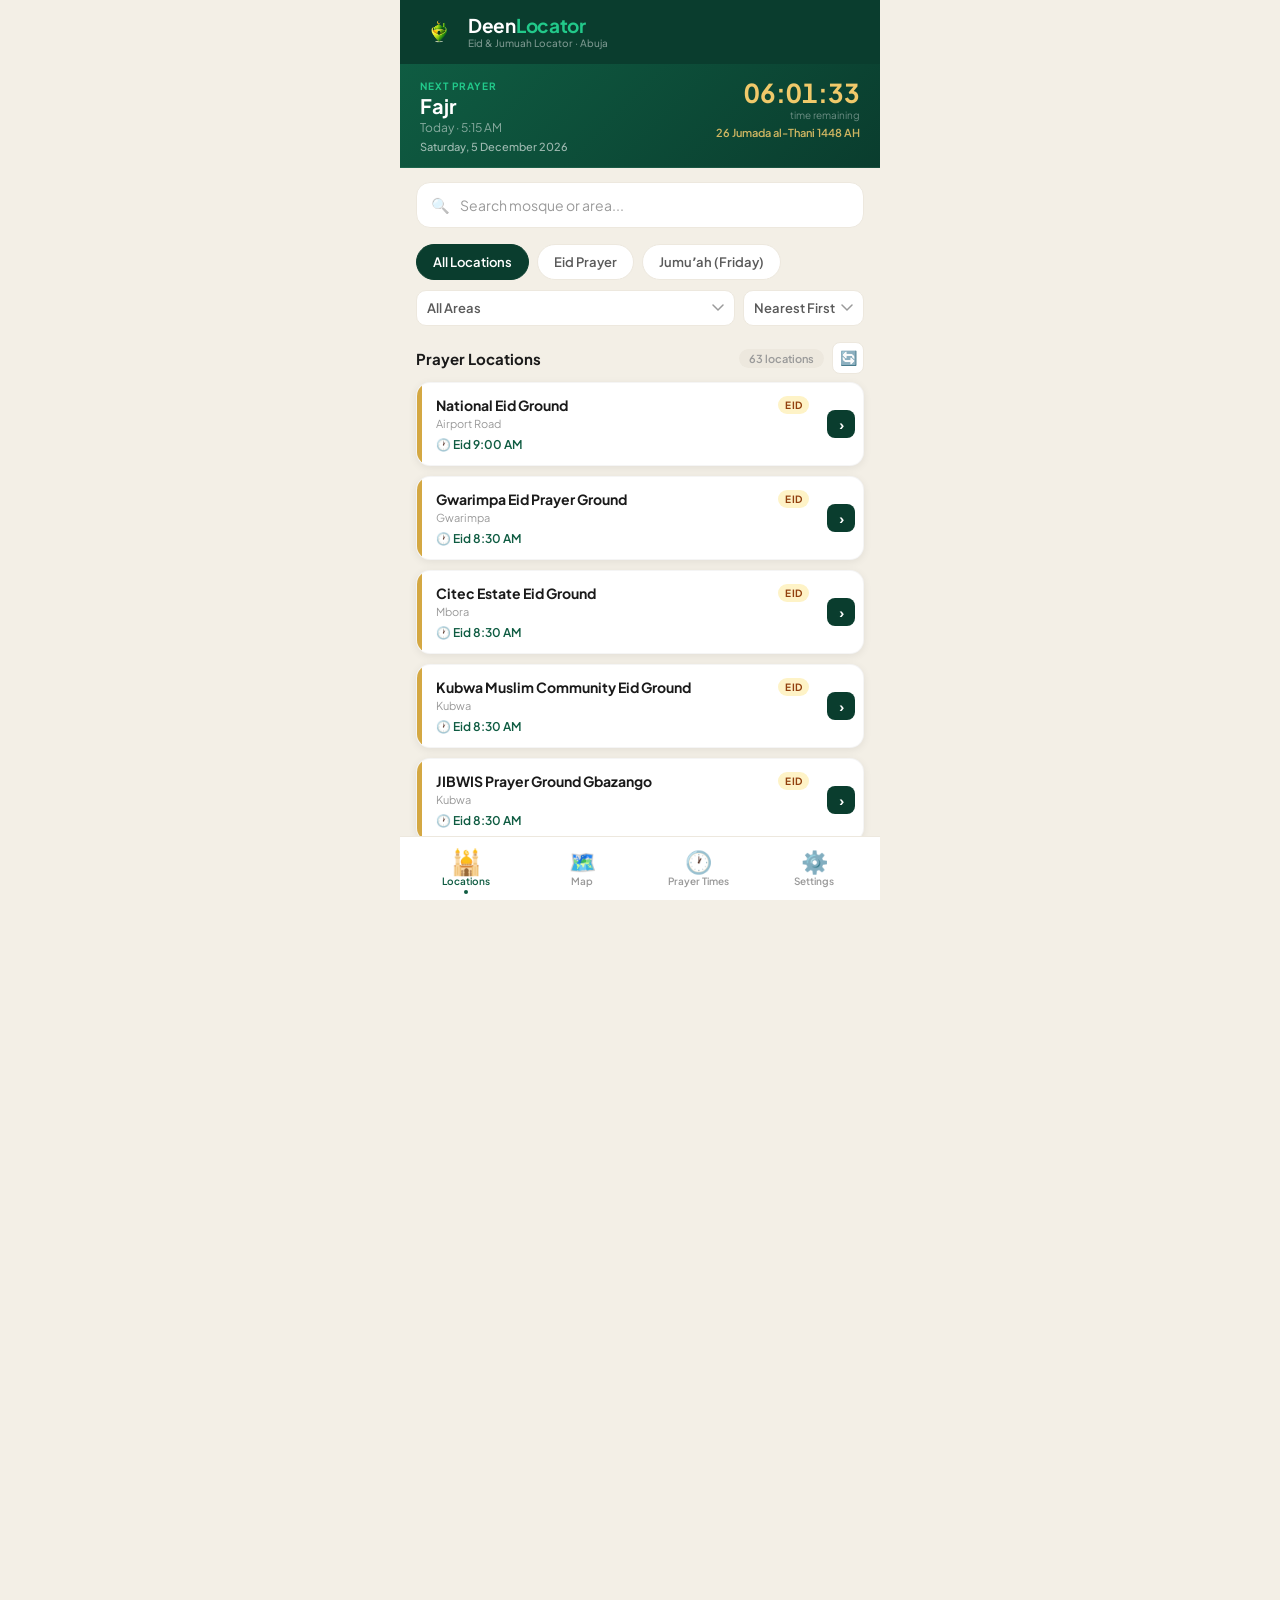
==== index.html @ 3f0a1ce0 "Add files via upload" ====
<!DOCTYPE html>
<html lang="en">
<head>
  <meta charset="UTF-8"/>
  <meta http-equiv="Cache-Control" content="no-cache, no-store, must-revalidate"/>
  <meta http-equiv="Pragma" content="no-cache"/>
  <meta http-equiv="Expires" content="0"/>
  <meta name="viewport" content="width=device-width, initial-scale=1.0, maximum-scale=1.0"/>
  <meta name="theme-color" content="#0a3d2e"/>
  <meta name="description" content="DeenLocator — Find Eid & Friday prayer locations across Abuja. Powered by 2now Technology."/>
  <meta name="apple-mobile-web-app-capable" content="yes"/>
  <meta name="apple-mobile-web-app-status-bar-style" content="black-translucent"/>
  <meta name="mobile-web-app-capable" content="yes"/>
  <meta name="application-name" content="DeenLocator"/>
  <link rel="apple-touch-startup-image" href="/deenlocator/icon-512.png"/>
  <meta name="apple-mobile-web-app-title" content="DeenLocator"/>
  <link rel="manifest" href="/deenlocator/manifest.json"/>
  <link rel="apple-touch-icon" href="/deenlocator/icon-192.png"/>
  <title>DeenLocator — Abuja Prayer Locator</title>
  <link rel="preconnect" href="https://fonts.googleapis.com"/>
  <link href="https://fonts.googleapis.com/css2?family=Plus+Jakarta+Sans:wght@400;500;600;700&display=swap" rel="stylesheet"/>
  <link rel="stylesheet" href="https://cdnjs.cloudflare.com/ajax/libs/leaflet/1.9.4/leaflet.min.css"/>
  <script src="https://cdnjs.cloudflare.com/ajax/libs/leaflet/1.9.4/leaflet.min.js"></script>
  <script src="locations.js"></script>
  <script src="config.js"></script>

  <!-- Google Analytics GA4 — replace G-XXXXXXXXXX with your real Measurement ID -->
  <!-- Get yours free at analytics.google.com — takes 5 minutes to set up -->
  <script async src="https://www.googletagmanager.com/gtag/js?id=G-XXXXXXXXXX"></script>
  <script>
    window.dataLayer = window.dataLayer || [];
    function gtag(){dataLayer.push(arguments);}
    gtag('js', new Date());
    /* Privacy-first config — no ad personalisation, anonymised IPs */
    gtag('config', 'G-XXXXXXXXXX', {
      anonymize_ip: true,
      allow_google_signals: false,
      allow_ad_personalization_signals: false
    });
    /* Custom event tracker — call this from anywhere in the app */
    function trackEvent(action, category, label){
      gtag('event', action, {
        event_category: category,
        event_label: label
      });
    }
  </script>

  <!-- LOCATIONS and CONFIG loaded from external files above -->
  <style>
    *,*::before,*::after{box-sizing:border-box;margin:0;padding:0}
    :root{
      --gd:#0a3d2e;--gm:#0f5c42;--gl:#1a7a58;--gg:#22c98a;
      --gold:#d4a843;--gold-l:#f0c96a;--cream:#f9f5ee;--cd:#ede8de;
      --tp:#1a1a1a;--ts:#5a5a5a;--tm:#9a9a9a;
      --white:#fff;--bg:#f3efe6;--rm:14px;--rs:8px;
      --sh:0 2px 8px rgba(0,0,0,.07);--nh:64px;--hh:64px;
    }
    html,body{height:100%;font-family:"Plus Jakarta Sans",sans-serif;background:var(--bg);color:var(--tp);-webkit-font-smoothing:antialiased;overflow-x:hidden}
    .app{max-width:480px;margin:0 auto;min-height:100vh;display:flex;flex-direction:column;background:var(--bg)}

    /* HEADER */
    .header{position:sticky;top:0;z-index:200;background:var(--gd);height:var(--hh);display:flex;align-items:center;justify-content:space-between;padding:0 20px}
    .header-brand{display:flex;align-items:center;gap:10px}
    .header-logo{width:38px;height:38px;background:var(--gl);border-radius:10px;display:flex;align-items:center;justify-content:center;font-size:20px;flex-shrink:0}
    .app-name{font-size:19px;font-weight:700;color:var(--white);letter-spacing:-.3px;line-height:1}
    .app-name span{color:var(--gg)}
    .app-sub{font-size:10px;color:rgba(255,255,255,.45);font-weight:500;margin-top:2px}

    /* SCREENS */
    .screen{display:none;flex-direction:column;flex:1;overflow-y:auto;padding-bottom:var(--nh)}
    .screen.active{display:flex}

    /* SCREEN 1: LOCATIONS */
    .prayer-banner{background:linear-gradient(135deg,var(--gm),var(--gd));padding:16px 20px 14px;display:flex;align-items:flex-start;justify-content:space-between;border-bottom:1px solid rgba(255,255,255,.06);flex-shrink:0}
    .prayer-label{font-size:10px;color:var(--gg);font-weight:700;letter-spacing:1px;text-transform:uppercase;margin-bottom:3px}
    .prayer-name{font-size:20px;font-weight:700;color:var(--white);line-height:1.1}
    .prayer-time-text{font-size:12px;color:rgba(255,255,255,.5);margin-top:3px}
    .prayer-greg{font-size:11px;color:rgba(255,255,255,.6);font-weight:500;margin-top:5px}
    .prayer-countdown{font-size:26px;font-weight:700;color:var(--gold-l);font-variant-numeric:tabular-nums;text-align:right;line-height:1}
    .prayer-countdown-label{font-size:10px;color:rgba(255,255,255,.4);margin-top:3px;text-align:right}
    .prayer-hijri{font-size:11px;color:var(--gold-l);font-weight:600;margin-top:5px;text-align:right;opacity:.85}

    /* Hijri date bar */
    

    .search-wrap{padding:14px 16px 4px;flex-shrink:0}
    .search-bar{display:flex;align-items:center;background:var(--white);border-radius:var(--rm);border:1.5px solid var(--cd);padding:0 14px;height:46px;gap:10px;transition:border-color .2s}
    .search-bar:focus-within{border-color:var(--gl)}
    .search-icon{font-size:15px;opacity:.4;flex-shrink:0}
    .search-input{flex:1;border:none;outline:none;font-family:inherit;font-size:14px;color:var(--tp);background:transparent}
    .search-input::placeholder{color:var(--tm)}
    .search-clear{background:none;border:none;cursor:pointer;font-size:15px;color:var(--tm);padding:4px;display:none;-webkit-tap-highlight-color:transparent}

    .filter-tabs{display:flex;gap:8px;padding:12px 16px 0;overflow-x:auto;scrollbar-width:none;flex-shrink:0}
    .filter-tabs::-webkit-scrollbar{display:none}
    .tab{flex-shrink:0;height:36px;padding:0 16px;border-radius:20px;border:1.5px solid var(--cd);background:var(--white);font-family:inherit;font-size:13px;font-weight:600;color:var(--ts);cursor:pointer;transition:all .18s;-webkit-tap-highlight-color:transparent;white-space:nowrap}
    .tab.active{background:var(--gd);border-color:var(--gd);color:var(--white)}
    .tab:active{opacity:.7}

    .filter-bar{display:flex;gap:8px;padding:10px 16px 0;align-items:center;flex-shrink:0}
    .filter-select,.sort-select{height:36px;padding:0 28px 0 10px;border-radius:10px;border:1.5px solid var(--cd);background:var(--white);font-family:inherit;font-size:13px;font-weight:600;color:var(--ts);cursor:pointer;outline:none;appearance:none;background-image:url("data:image/svg+xml,%3Csvg xmlns='http://www.w3.org/2000/svg' width='12' height='8' viewBox='0 0 12 8'%3E%3Cpath d='M1 1l5 5 5-5' stroke='%239a9a9a' stroke-width='1.5' fill='none' stroke-linecap='round'/%3E%3C/svg%3E");background-repeat:no-repeat;background-position:right 10px center}
    .filter-select{flex:1}
    .filter-select:focus,.sort-select:focus{border-color:var(--gl)}

    .nearest-badge{display:flex;align-items:center;gap:10px;margin:12px 16px 0;background:var(--gd);border-radius:var(--rm);padding:12px 14px;flex-shrink:0}
    .nearest-icon{font-size:20px;flex-shrink:0}
    .nearest-label{font-size:10px;font-weight:700;color:var(--gg);letter-spacing:.5px;text-transform:uppercase;margin-bottom:2px}
    .nearest-name{font-size:13px;font-weight:600;color:var(--white);line-height:1.3}
    .nearest-dist{font-size:11px;color:rgba(255,255,255,.5)}
    .nearest-btn{margin-left:auto;background:var(--gg);color:var(--gd);border:none;border-radius:8px;font-family:inherit;font-size:12px;font-weight:700;padding:8px 14px;cursor:pointer;flex-shrink:0;-webkit-tap-highlight-color:transparent}

    .section-header{display:flex;align-items:center;justify-content:space-between;padding:16px 16px 8px;flex-shrink:0}
    .section-title{font-size:15px;font-weight:700;color:var(--tp)}
    .section-count{font-size:11px;color:var(--tm);background:var(--cd);padding:3px 10px;border-radius:20px;font-weight:600}

    .cards-list{padding:0 16px 16px;display:flex;flex-direction:column;gap:10px}
    .card{background:var(--white);border-radius:var(--rm);box-shadow:var(--sh);overflow:hidden;border:1px solid rgba(0,0,0,.04);cursor:pointer;-webkit-tap-highlight-color:transparent;transition:box-shadow .2s}
    .card:active{box-shadow:none}
    .card-collapsed{display:flex;align-items:stretch;min-height:82px}
    .card-accent{width:5px;flex-shrink:0}
    .accent-green{background:var(--gl)}.accent-gold{background:var(--gold)}.accent-both{background:linear-gradient(180deg,var(--gl) 50%,var(--gold) 50%)}
    .card-body{flex:1;padding:12px 10px 12px 14px;display:flex;flex-direction:column;justify-content:center;gap:3px;min-width:0}
    .card-top{display:flex;align-items:flex-start;justify-content:space-between;gap:6px}
    .card-name{font-size:14px;font-weight:700;color:var(--tp);line-height:1.3;flex:1}
    .card-badge{font-size:10px;font-weight:700;padding:3px 7px;border-radius:20px;flex-shrink:0;text-transform:uppercase;letter-spacing:.2px;white-space:nowrap}
    .badge-eid{background:#fef3c7;color:#92400e}.badge-jumuah{background:#d1fae5;color:#065f46}.badge-both{background:#ede9fe;color:#4c1d95}
    .card-area{font-size:11px;color:var(--tm)}
    .card-meta{display:flex;align-items:center;gap:12px;margin-top:4px;flex-wrap:wrap}
    .card-time{font-size:12px;font-weight:600;color:var(--gm)}
    .card-distance{font-size:11px;color:var(--tm);font-weight:600;background:var(--cd);padding:1px 7px;border-radius:10px}
    .card-chevron{width:44px;display:flex;align-items:center;justify-content:center;flex-shrink:0}
    .card-chevron-inner{width:28px;height:28px;border-radius:8px;background:var(--gd);color:var(--white);font-size:14px;font-weight:700;display:flex;align-items:center;justify-content:center;transition:transform .25s;flex-shrink:0}
    .card.open .card-chevron-inner{transform:rotate(90deg)}

    .card-expanded{display:none;border-top:1px solid var(--cd);padding:14px 16px 16px;flex-direction:column;gap:12px}
    .card.open .card-expanded{display:flex}
    .exp-row{display:flex;flex-direction:column;gap:3px}
    .exp-label{font-size:10px;font-weight:700;color:var(--tm);text-transform:uppercase;letter-spacing:.6px}
    .exp-value{font-size:13px;font-weight:600;color:var(--tp)}
    .exp-value.muted{color:var(--tm);font-weight:400;font-style:italic}
    .exp-address{font-size:12px;color:var(--ts);line-height:1.5}
    .exp-divider{height:1px;background:var(--cd);margin:0 -16px}
    .exp-contact-row{display:flex;gap:8px;flex-wrap:wrap}
    .exp-btn{flex:1;min-width:100px;height:38px;border-radius:10px;border:none;font-family:inherit;font-size:12px;font-weight:700;cursor:pointer;display:flex;align-items:center;justify-content:center;gap:6px;-webkit-tap-highlight-color:transparent;text-decoration:none}
    .btn-call{background:#d1fae5;color:#065f46}.btn-whatsapp{background:#dcfce7;color:#14532d}.btn-disabled{background:var(--cd);color:var(--tm);cursor:default;font-weight:500}
    .exp-stream{display:flex;align-items:center;gap:10px;background:var(--cd);border-radius:10px;padding:10px 14px}
    .exp-stream-icon{font-size:20px;flex-shrink:0}
    .exp-stream-text{font-size:12px;color:var(--tm)}
    .exp-stream-text strong{display:block;font-size:13px;color:var(--ts);margin-bottom:1px}
    .exp-stream-badge{margin-left:auto;background:var(--white);border-radius:6px;font-size:10px;font-weight:700;color:var(--tm);padding:3px 8px;flex-shrink:0}
    .btn-navigate{width:100%;height:44px;background:var(--gd);color:var(--white);border:none;border-radius:12px;font-family:inherit;font-size:14px;font-weight:700;cursor:pointer;display:flex;align-items:center;justify-content:center;gap:8px;-webkit-tap-highlight-color:transparent}
    .btn-navigate:active{opacity:.85}
    .exp-bottom-row{display:flex;gap:8px}
    .btn-notify,.btn-share{flex:1;height:38px;border-radius:10px;border:1.5px solid var(--cd);background:var(--white);font-family:inherit;font-size:12px;font-weight:700;color:var(--ts);cursor:pointer;display:flex;align-items:center;justify-content:center;gap:6px;-webkit-tap-highlight-color:transparent}
    .btn-share{background:var(--gd);color:var(--white);border-color:var(--gd)}

    .empty-state{text-align:center;padding:48px 20px;display:none;flex-direction:column;align-items:center;gap:8px}
    .empty-state.show{display:flex}

    /* SCREEN 2: MAP */
    .map-filter-bar{display:flex;gap:8px;padding:10px 16px;background:var(--white);border-bottom:1px solid var(--cd);overflow-x:auto;scrollbar-width:none;flex-shrink:0}
    .map-filter-bar::-webkit-scrollbar{display:none}
    .map-tab{flex-shrink:0;height:34px;padding:0 14px;border-radius:20px;border:1.5px solid var(--cd);background:var(--white);font-family:inherit;font-size:12px;font-weight:600;color:var(--ts);cursor:pointer;-webkit-tap-highlight-color:transparent;white-space:nowrap;transition:all .18s}
    .map-tab.active{background:var(--gd);border-color:var(--gd);color:var(--white)}
    .map-nearest{background:var(--gd);padding:9px 16px;display:flex;align-items:center;gap:10px;flex-shrink:0}
    .map-nearest-label{font-size:10px;font-weight:700;color:var(--gg);text-transform:uppercase;letter-spacing:.6px;flex-shrink:0}
    .map-nearest-name{font-size:12px;font-weight:600;color:var(--white);flex:1;min-width:0;white-space:nowrap;overflow:hidden;text-overflow:ellipsis}
    .map-nearest-dist{font-size:11px;color:rgba(255,255,255,.55);flex-shrink:0;margin-right:4px}
    .map-nearest-btn{background:var(--gg);color:var(--gd);border:none;border-radius:7px;font-family:inherit;font-size:11px;font-weight:700;padding:5px 12px;cursor:pointer;flex-shrink:0}
    #map{height:320px;z-index:1;flex-shrink:0}
    .map-list-title{font-size:13px;font-weight:700;color:var(--tp);padding:14px 16px 8px;flex-shrink:0}
    .map-list{padding:0 16px 12px;display:flex;flex-direction:column;gap:8px;flex-shrink:0}
    .map-list-row{display:flex;align-items:center;gap:12px;background:var(--white);border-radius:10px;padding:11px 14px;cursor:pointer;border:1px solid var(--cd);-webkit-tap-highlight-color:transparent}
    .map-list-row:active{background:var(--cd)}
    .map-dot{width:11px;height:11px;border-radius:50%;flex-shrink:0}
    .dot-green{background:var(--gl)}.dot-gold{background:var(--gold)}.dot-both{background:#7c3aed}
    .map-list-info{flex:1;min-width:0}
    .map-list-name{font-size:13px;font-weight:700;color:var(--tp);white-space:nowrap;overflow:hidden;text-overflow:ellipsis}
    .map-list-meta{font-size:11px;color:var(--tm);margin-top:1px}
    .map-list-dist{font-size:11px;font-weight:700;color:var(--gm);flex-shrink:0;background:var(--cd);padding:2px 8px;border-radius:10px}
    .map-list-nav{font-size:11px;font-weight:700;color:var(--gm);background:none;border:none;cursor:pointer;flex-shrink:0;padding:4px 0}
    .leaflet-popup-content-wrapper{border-radius:12px!important;box-shadow:0 4px 20px rgba(0,0,0,.15)!important;padding:0!important}
    .leaflet-popup-content{margin:0!important}
    .leaflet-popup-tip-container{display:none}

    /* SCREEN 3: PRAYER TIMES */
    .pt-hero{background:linear-gradient(160deg,var(--gd),var(--gm));padding:24px 24px 28px;text-align:center;flex-shrink:0}
    .pt-city{font-size:11px;color:var(--gg);font-weight:700;letter-spacing:1.2px;text-transform:uppercase;margin-bottom:4px}
    .pt-date{font-size:13px;color:rgba(255,255,255,.65);margin-bottom:4px;font-weight:500}
    .pt-hijri{font-size:11px;color:rgba(255,255,255,.45);margin-bottom:14px}
    .pt-next-label{font-size:11px;color:rgba(255,255,255,.5);text-transform:uppercase;letter-spacing:.8px;margin-bottom:3px}
    .pt-next-name{font-size:32px;font-weight:700;color:var(--white);line-height:1;margin-bottom:3px}
    .pt-next-time{font-size:17px;color:var(--gg);font-weight:600;margin-bottom:14px}
    .pt-big-countdown{font-size:42px;font-weight:700;color:var(--gold-l);font-variant-numeric:tabular-nums;line-height:1}
    .pt-big-label{font-size:11px;color:rgba(255,255,255,.4);margin-top:6px}
    .pt-mode-bar{display:flex;align-items:center;justify-content:space-between;padding:10px 16px;background:var(--cd);flex-shrink:0;gap:10px}
    .pt-mode-btns{display:flex;gap:6px;background:var(--white);border-radius:10px;padding:3px}
    .pt-mode-btn{height:30px;padding:0 14px;border-radius:8px;border:none;font-family:inherit;font-size:12px;font-weight:600;color:var(--ts);background:transparent;cursor:pointer;transition:all .18s;-webkit-tap-highlight-color:transparent}
    .pt-mode-btn.active{background:var(--gd);color:var(--white)}
    .pt-mode-status{font-size:11px;color:var(--ts);flex:1;text-align:right}
    .pt-edit-bar{display:flex;align-items:center;gap:10px;padding:11px 16px;background:var(--white);border-bottom:1px solid var(--cd);flex-shrink:0}
    .pt-edit-bar-text{flex:1;font-size:12px;color:var(--ts);line-height:1.4}
    .pt-edit-bar-text b{color:var(--tp)}
    .pt-edit-btn{flex-shrink:0;height:30px;padding:0 14px;background:var(--gd);color:var(--white);border:none;border-radius:8px;font-family:inherit;font-size:11px;font-weight:700;cursor:pointer}
    .pt-edit-btn.saving{background:var(--gg);color:var(--gd)}
    .pt-cards{padding:16px 16px 0;display:flex;flex-direction:column;gap:10px}
    .pt-card{background:var(--white);border-radius:var(--rm);padding:14px 16px;display:flex;align-items:center;justify-content:space-between;border:1px solid var(--cd);box-shadow:var(--sh)}
    .pt-card.current{background:var(--gd);border-color:var(--gd)}
    .pt-card.passed{opacity:.4}
    .pt-card-left{display:flex;align-items:center;gap:14px}
    .pt-card-icon{font-size:20px}
    .pt-card-name{font-size:14px;font-weight:700;color:var(--tp)}
    .pt-card.current .pt-card-name{color:var(--white)}
    .pt-card-arabic{font-size:11px;color:var(--tm);margin-top:2px}
    .pt-card.current .pt-card-arabic{color:rgba(255,255,255,.55)}
    .pt-card-right{display:flex;flex-direction:column;align-items:flex-end;gap:4px}
    .pt-card-time{font-size:17px;font-weight:700;color:var(--gm);font-variant-numeric:tabular-nums}
    .pt-card.current .pt-card-time{color:var(--gold-l)}
    .pt-now-badge{font-size:10px;font-weight:700;padding:2px 8px;border-radius:20px;background:var(--gg);color:var(--gd)}
    .pt-time-input{font-size:16px;font-weight:700;color:var(--gm);font-variant-numeric:tabular-nums;border:none;border-bottom:2px solid var(--gg);background:transparent;outline:none;font-family:inherit;width:88px;text-align:right;padding:2px 0}
    .pt-card.current .pt-time-input{color:var(--gold-l);border-bottom-color:rgba(255,255,255,.5)}
    .pt-jumuah{margin:14px 16px 0;background:var(--gd);border-radius:var(--rm);padding:14px 16px;display:flex;align-items:center;gap:14px;flex-shrink:0}
    .pt-jumuah-icon{font-size:24px;flex-shrink:0}
    .pt-jumuah-label{font-size:10px;font-weight:700;color:var(--gg);text-transform:uppercase;letter-spacing:.8px;margin-bottom:2px}
    .pt-jumuah-text{font-size:13px;font-weight:700;color:var(--white)}
    .pt-jumuah-sub{font-size:11px;color:rgba(255,255,255,.55);margin-top:2px}
    .pt-note{margin:12px 16px 0;background:var(--cd);border-radius:10px;padding:11px 14px;font-size:12px;color:var(--ts);line-height:1.6}
    .pt-note strong{display:block;font-size:13px;color:var(--tp);margin-bottom:3px}
    .pt-reset{text-align:center;padding:12px 16px 0}
    .pt-reset-btn{background:none;border:none;font-family:inherit;font-size:12px;color:var(--tm);cursor:pointer;text-decoration:underline;padding:4px}

    /* SCREEN 4: SETTINGS */
    .settings-hero{background:linear-gradient(135deg,var(--gd),var(--gm));padding:28px 24px;text-align:center;flex-shrink:0}
    .settings-logo-wrap{width:100px;margin:0 auto 14px;background:rgba(255,255,255,.1);border-radius:16px;padding:10px;display:flex;align-items:center;justify-content:center}
    .settings-logo-wrap img{width:100%;height:auto;display:block}
    .settings-app-name{font-size:22px;font-weight:700;color:var(--white);margin-bottom:3px}
    .settings-app-name span{color:var(--gg)}
    .settings-version{font-size:11px;color:rgba(255,255,255,.4);margin-bottom:6px}
    .settings-tagline{font-size:13px;color:rgba(255,255,255,.6)}
    .settings-section{padding:20px 16px 0;flex-shrink:0}
    .settings-section-title{font-size:11px;font-weight:700;color:var(--tm);text-transform:uppercase;letter-spacing:.8px;margin-bottom:10px;padding:0 4px}
    .settings-group{background:var(--white);border-radius:var(--rm);overflow:hidden;border:1px solid var(--cd);box-shadow:var(--sh)}
    .settings-row{display:flex;align-items:center;gap:14px;padding:15px 16px;cursor:pointer;-webkit-tap-highlight-color:transparent;border-bottom:1px solid var(--cd);transition:background .15s}
    .settings-row:last-child{border-bottom:none}
    .settings-row:active{background:var(--cd)}
    .settings-row.static{cursor:default}.settings-row.static:active{background:var(--white)}
    .settings-row-icon{font-size:20px;flex-shrink:0;width:32px;text-align:center}
    .settings-row-body{flex:1;min-width:0}
    .settings-row-title{font-size:14px;font-weight:600;color:var(--tp)}
    .settings-row-sub{font-size:12px;color:var(--tm);margin-top:1px}
    .settings-row-right{font-size:16px;color:var(--tm);flex-shrink:0}
    .toggle{position:relative;width:44px;height:26px;flex-shrink:0}
    .toggle input{opacity:0;width:0;height:0;position:absolute}
    .toggle-slider{position:absolute;inset:0;background:var(--cd);border-radius:13px;cursor:pointer;transition:background .2s}
    .toggle-slider::before{content:"";position:absolute;width:20px;height:20px;left:3px;top:3px;background:var(--white);border-radius:50%;transition:transform .2s;box-shadow:0 1px 4px rgba(0,0,0,.2)}
    .toggle input:checked+.toggle-slider{background:var(--gl)}
    .toggle input:checked+.toggle-slider::before{transform:translateX(18px)}
    .settings-footer{padding:24px 16px 8px;text-align:center;flex-shrink:0}
    .settings-footer-logo{width:120px;margin:0 auto 8px;opacity:.55;filter:sepia(1) saturate(2) hue-rotate(90deg)}
    .settings-footer-logo img{width:100%;height:auto}
    .settings-footer-copy{font-size:11px;color:var(--tm)}

    /* BOTTOM NAV */
    .bottom-nav{position:fixed;bottom:0;left:50%;transform:translateX(-50%);width:100%;max-width:480px;height:var(--nh);background:var(--white);border-top:1px solid var(--cd);display:flex;align-items:center;z-index:200;padding:0 8px}
    .nav-item{flex:1;display:flex;flex-direction:column;align-items:center;justify-content:center;gap:3px;height:100%;cursor:pointer;border:none;background:none;font-family:inherit;-webkit-tap-highlight-color:transparent;position:relative}
    .nav-item:active{opacity:.6}
    .nav-icon{font-size:22px;line-height:1;transition:transform .2s}
    .nav-label{font-size:10px;font-weight:600;color:var(--tm);transition:color .2s}
    .nav-item.active .nav-label{color:var(--gm)}
    .nav-item.active .nav-icon{transform:scale(1.12)}
    .nav-item.active::after{content:"";position:absolute;bottom:6px;width:4px;height:4px;border-radius:50%;background:var(--gm)}

    /* SHARE SHEET */
    .share-overlay{position:fixed;top:0;left:0;right:0;bottom:0;background:rgba(0,0,0,.6);z-index:5000;display:none;align-items:flex-end;justify-content:center}
    .share-overlay.show{display:flex}
    .share-sheet{background:var(--white);border-radius:20px 20px 0 0;padding:16px 16px 24px;width:100%;max-width:480px;max-height:92vh;overflow-y:auto}
    .share-sheet-handle{width:40px;height:4px;background:var(--cd);border-radius:2px;margin:0 auto 16px}
    .share-sheet-title{font-size:14px;font-weight:700;color:var(--tp);margin-bottom:14px;text-align:center}

    /* Visual share card */
    .share-card{border-radius:16px;overflow:hidden;margin-bottom:14px;box-shadow:0 4px 20px rgba(0,0,0,.15);font-family:"Plus Jakarta Sans",sans-serif}
    .share-card-top{background:linear-gradient(135deg,#0a3d2e,#0f5c42);padding:14px 16px 12px;font-family:"Plus Jakarta Sans",sans-serif}
    .share-card-logo-row{display:flex;align-items:center;gap:8px;margin-bottom:10px}
    .share-card-logo-icon{width:28px;height:28px;background:rgba(255,255,255,.15);border-radius:7px;display:flex;align-items:center;justify-content:center;font-size:14px}
    .share-card-app-name{font-size:12px;font-weight:700;color:rgba(255,255,255,.9)}
    .share-card-app-name span{color:#22c98a}
    .share-card-badge{display:inline-block;font-size:10px;font-weight:700;padding:3px 9px;border-radius:20px;text-transform:uppercase;margin-bottom:8px}
    .share-card-mosque-name{font-size:18px;font-weight:700;color:#fff;line-height:1.2;margin-bottom:4px}
    .share-card-area{font-size:12px;color:rgba(255,255,255,.6);margin-bottom:12px}
    .share-card-times{display:flex;gap:10px;flex-wrap:wrap}
    .share-card-time-pill{background:rgba(255,255,255,.12);border-radius:8px;padding:6px 12px;font-size:11px;font-weight:700;color:#fff}
    .share-card-time-pill span{display:block;font-size:10px;color:rgba(255,255,255,.55);font-weight:400;margin-bottom:1px}
    .share-card-bottom{background:#f3efe6;padding:10px 16px;display:flex;align-items:center;justify-content:space-between}
    .share-card-address{font-size:11px;color:#5a5a5a;flex:1;margin-right:10px;line-height:1.4}
    .share-card-qr-placeholder{font-size:22px;flex-shrink:0}
    .share-card-footer{background:#0a3d2e;padding:7px 16px;display:flex;align-items:center;justify-content:space-between}
    .share-card-footer-text{font-size:10px;color:rgba(255,255,255,.6)}
    .share-card-footer-contact{font-size:10px;color:#22c98a;font-weight:600}

    /* Text preview */
    .share-text-preview{background:var(--bg);border-radius:12px;padding:10px 12px;margin-bottom:10px;border:1px solid var(--cd);max-height:80px;overflow-y:auto}
    .share-text-preview-content{font-size:11px;color:var(--ts);line-height:1.7;white-space:pre-line}

    .share-actions{display:flex;gap:8px;margin-bottom:8px}
    .share-btn{flex:1;height:46px;border-radius:12px;border:none;font-family:inherit;font-size:13px;font-weight:700;cursor:pointer;display:flex;align-items:center;justify-content:center;gap:8px;-webkit-tap-highlight-color:transparent}
    .share-whatsapp{background:#25D366;color:var(--white)}
    .share-copy{background:var(--cd);color:var(--ts)}
    .share-close{width:100%;height:44px;margin-top:4px;border-radius:12px;border:1.5px solid var(--cd);background:var(--white);font-family:inherit;font-size:13px;font-weight:600;color:var(--tm);cursor:pointer}
    .share-save{height:46px;border-radius:12px;border:none;font-family:inherit;font-size:13px;font-weight:700;cursor:pointer;display:flex;align-items:center;justify-content:center;gap:8px;-webkit-tap-highlight-color:transparent}

    /* TOAST */
    .toast{position:fixed;bottom:calc(var(--nh) + 16px);left:50%;transform:translateX(-50%) translateY(20px);background:var(--gd);color:var(--white);padding:10px 20px;border-radius:30px;font-size:13px;font-weight:600;opacity:0;transition:all .3s;pointer-events:none;z-index:600;white-space:nowrap;max-width:90%}
    .toast.show{opacity:1;transform:translateX(-50%) translateY(0)}

    @keyframes fadeUp{from{opacity:0;transform:translateY(6px)}to{opacity:1;transform:translateY(0)}}
    @keyframes spin{from{transform:rotate(0deg)}to{transform:rotate(360deg)}}
    @keyframes eidPulse{0%,100%{opacity:1}50%{opacity:.75}}
    .eid-banner{display:none;flex-direction:column;align-items:center;justify-content:center;padding:14px 20px;background:linear-gradient(135deg,#92400e,#d4a843,#92400e);background-size:200% 100%;animation:eidPulse 3s ease-in-out infinite;flex-shrink:0;text-align:center;cursor:pointer;-webkit-tap-highlight-color:transparent}
    .eid-banner.show{display:flex}
    .eid-banner-title{font-size:16px;font-weight:700;color:#fff;margin-bottom:3px}
    .eid-banner-sub{font-size:12px;color:rgba(255,255,255,.8)}
    .eid-banner-countdown{font-size:28px;font-weight:700;color:#fff;margin:6px 0 2px;font-variant-numeric:tabular-nums}
    .eid-banner-date{font-size:11px;color:rgba(255,255,255,.7)}
    .eid-banner-tap{font-size:10px;color:rgba(255,255,255,.55);margin-top:4px}
      .pt-drum-row{display:flex;align-items:center;justify-content:center;gap:8px;padding:6px 0}
    .pt-drum{position:relative;width:62px;height:108px;overflow:hidden;border-radius:14px;background:var(--cd);cursor:ns-resize;-webkit-user-select:none;user-select:none;touch-action:none;flex-shrink:0}
    .pt-drum-inner{position:absolute;left:0;right:0;top:0}
    .pt-drum-item{height:36px;display:flex;align-items:center;justify-content:center;font-size:19px;font-weight:700;color:var(--ts);font-variant-numeric:tabular-nums}
    .pt-drum-item.sel{color:var(--gm);font-size:22px}
    .pt-drum::before,.pt-drum::after{content:'';position:absolute;left:0;right:0;height:36px;z-index:2;pointer-events:none}
    .pt-drum::before{top:0;background:linear-gradient(to bottom,var(--cd),transparent)}
    .pt-drum::after{bottom:0;background:linear-gradient(to top,var(--cd),transparent)}
    .pt-drum-hl{position:absolute;left:4px;right:4px;top:36px;height:36px;border-radius:8px;background:rgba(34,201,138,0.13);border:1.5px solid rgba(34,201,138,0.28);z-index:1;pointer-events:none}
    .pt-drum-sep{font-size:22px;font-weight:700;color:var(--tp)}
    .pt-drum-ampm{display:flex;flex-direction:column;gap:4px}
    .pt-drum-ap-btn{width:46px;height:37px;border:none;border-radius:10px;font-family:inherit;font-size:13px;font-weight:700;cursor:pointer;-webkit-tap-highlight-color:transparent}
    .pt-drum-ap-btn.on{background:var(--gd);color:var(--white)}
    .pt-drum-ap-btn:not(.on){background:var(--cd);color:var(--ts)}

    .event-card{background:var(--white);border-radius:12px;padding:12px 14px;margin:0 0 8px;border-left:3px solid var(--gd);box-shadow:var(--sh)}
    .event-title{font-size:14px;font-weight:700;color:var(--tp);margin-bottom:2px}
    .event-org{font-size:12px;color:var(--ts);margin-bottom:3px}
    .event-time{font-size:12px;color:var(--gm);font-weight:600;margin-bottom:6px}
    .event-actions{display:flex;gap:6px;flex-wrap:wrap;margin-top:6px}
    .event-btn{height:32px;padding:0 12px;border-radius:8px;border:1.5px solid var(--cd);background:var(--white);color:var(--tp);font-family:inherit;font-size:12px;font-weight:600;cursor:pointer;display:inline-flex;align-items:center;gap:5px}
    .event-btn.call{border-color:rgba(34,201,138,.4);color:var(--gm);background:rgba(34,201,138,.08)}
    .event-btn.copy-acc{border-color:rgba(240,201,106,.5);color:#856404;background:rgba(240,201,106,.12)}
    .exp-events{margin:10px 0 6px}
    .exp-events-title{font-size:11px;font-weight:700;letter-spacing:.08em;color:var(--tm);text-transform:uppercase;margin-bottom:8px;padding:0 16px}
    .donate-acc-box{background:var(--cd);border-radius:12px;padding:14px 16px;margin:12px 0}
    .donate-acc-num{font-size:22px;font-weight:700;color:var(--gm);letter-spacing:.06em;margin-bottom:6px}
    .donate-bank{font-size:12px;color:var(--ts)}

    .exp-info{display:flex;align-items:flex-start;gap:10px;padding:10px 0;border-bottom:1px solid var(--cd);margin-bottom:2px}
    .exp-info-icon{font-size:18px;flex-shrink:0;margin-top:1px}
    .exp-info-text{font-size:13px;color:var(--ts);line-height:1.55;flex:1}
    .exp-doc-row{display:flex;align-items:center;gap:12px;padding:12px 16px;background:rgba(99,102,241,.07);border-radius:12px;margin:8px 0;text-decoration:none;border:1.5px solid rgba(99,102,241,.2)}
    .exp-doc-icon{font-size:22px;flex-shrink:0}
    .exp-doc-text{flex:1;min-width:0}
    .exp-doc-text strong{display:block;font-size:13px;font-weight:700;color:var(--tp);margin-bottom:1px}
    .exp-notice-pill{background:linear-gradient(135deg,rgba(34,201,138,0.12),rgba(34,201,138,0.06));border:1px solid rgba(34,201,138,0.3);border-left:4px solid var(--gm);border-radius:12px;padding:10px 14px;margin:8px 0;font-family:inherit}
    .exp-notice-line{line-height:1.7;color:var(--tp);font-weight:500}
    .exp-doc-badge{background:#6366f1;color:#fff;border-radius:8px;padding:4px 10px;font-size:11px;font-weight:700;flex-shrink:0}
    .btn-notify.notify-active{background:var(--gd)!important;color:var(--white)!important;border-color:var(--gd)!important}

    .exp-media-row{display:flex;gap:8px;margin:10px 0}
    .exp-media-btn{flex:1;display:flex;flex-direction:column;align-items:center;justify-content:center;gap:4px;height:60px;border-radius:12px;background:var(--cd);text-decoration:none;border:1.5px solid transparent;font-size:12px;font-weight:600;color:var(--ts);cursor:pointer}
    .exp-media-btn span:first-child{font-size:20px}
    .exp-media-btn.dim{opacity:0.4;cursor:default}
    .exp-media-btn:not(.dim){border-color:rgba(99,102,241,.25);background:rgba(99,102,241,.07);color:#6366f1}
    .exp-media-btn.youtube:not(.dim){border-color:rgba(239,68,68,.25);background:rgba(239,68,68,.07);color:#ef4444}
    /* Horizontal events carousel */
    .exp-events-scroll{display:flex;gap:10px;overflow-x:auto;padding:4px 0 8px;scrollbar-width:none;-ms-overflow-style:none;scroll-snap-type:x mandatory}
    .exp-events-scroll::-webkit-scrollbar{display:none}
    .event-card{min-width:240px;max-width:260px;scroll-snap-align:start;background:var(--white);border-radius:12px;padding:12px 14px;border-left:3px solid var(--gd);box-shadow:var(--sh);flex-shrink:0}
    .event-card.lecture{border-left-color:#6366f1}
    .event-card.feeding{border-left-color:#22c98a}
    .event-card.donation,.event-card.project{border-left-color:#f0c96a}
    .event-card.eid{border-left-color:var(--gold)}
    .event-title{font-size:13px;font-weight:700;color:var(--tp);margin-bottom:2px}
    .event-org{font-size:11px;color:var(--ts);margin-bottom:3px}
    .event-time{font-size:11px;color:var(--gm);font-weight:600;margin-bottom:5px}
    .event-actions{display:flex;gap:5px;flex-wrap:wrap}
    .event-btn{height:28px;padding:0 10px;border-radius:7px;border:1.5px solid var(--cd);background:var(--white);color:var(--tp);font-family:inherit;font-size:11px;font-weight:600;cursor:pointer;display:inline-flex;align-items:center;gap:4px;-webkit-tap-highlight-color:transparent}
    .event-btn.call{border-color:rgba(34,201,138,.4);color:var(--gm);background:rgba(34,201,138,.08)}
    .event-btn.copy-acc{border-color:rgba(240,201,106,.5);color:#856404;background:rgba(240,201,106,.12)}
    .events-dots{display:flex;justify-content:center;gap:5px;padding:4px 0}
    .events-dot{width:6px;height:6px;border-radius:50%;background:var(--cd);transition:background .2s}
    .events-dot.active{background:var(--gm)}

    .event-card{cursor:pointer;transition:all .2s ease}
    .event-card .event-extra{display:none;margin-top:8px;padding-top:8px;border-top:1px solid var(--cd);font-size:12px;color:var(--ts);line-height:1.6}
    .event-card.expanded .event-extra{display:block}
    .event-card .event-chevron{font-size:12px;color:var(--tm);float:right;transition:transform .2s}
    .event-card.expanded .event-chevron{transform:rotate(180deg)}
</style>
</head>
<body>
<div class="app">

  <header class="header">
    <div class="header-brand">
      <div class="header-logo" style="background:transparent;padding:2px"><img src="[data-uri]" style="width:100%;height:100%;object-fit:contain;border-radius:8px" alt="DeenLocator"/></div>
      <div>
        <div class="app-name">Deen<span>Locator</span></div>
        <div class="app-sub">Eid &amp; Jumuah Locator · Abuja</div>
      </div>
    </div>
  </header>

  <!-- SCREEN 1: LOCATIONS -->
  <div class="screen active" id="screen-locations">
    <div class="prayer-banner">
      <div>
        <div class="prayer-label">Next Prayer</div>
        <div class="prayer-name" id="nextPrayerName">—</div>
        <div class="prayer-time-text" id="nextPrayerTime">Loading...</div>
        <div class="prayer-greg" id="gregDate">—</div>
      </div>
      <div style="text-align:right">
        <div class="prayer-countdown" id="countdown">--:--:--</div>
        <div class="prayer-countdown-label">time remaining</div>
        <div class="prayer-hijri" id="hijriDate">—</div>
      </div>
    </div>
    <!-- EID COUNTDOWN BANNER -->
    <div class="eid-banner" id="eidBanner" onclick="onEidBannerTap()">
      <div class="eid-banner-title" id="eidBannerTitle">🌙 Eid al-Adha Approaching</div>
      <div class="eid-banner-countdown" id="eidBannerCountdown">3 days</div>
      <div class="eid-banner-date" id="eidBannerDate">27 May 2026</div>
      <div class="eid-banner-tap" id="eidBannerTap">Tap to see Eid grounds near you →</div>
    </div>

    <div class="search-wrap">
      <div class="search-bar">
        <span class="search-icon">🔍</span>
        <input class="search-input" id="searchInput" type="text" placeholder="Search mosque or area..." autocomplete="off"/>
        <button class="search-clear" id="searchClear">✕</button>
      </div>
    </div>
    <div class="filter-tabs">
      <button class="tab active" data-filter="all">All Locations</button>
      <button class="tab" data-filter="eid">Eid Prayer</button>
            <button class="tab" data-filter="jumuah">Jumuʼah (Friday)</button>
    </div>
    <div class="filter-bar">
      <select class="filter-select" id="areaSelect"><option value="">All Areas</option></select>
      <select class="sort-select" id="sortSelect">
        <option value="nearest">Nearest First</option>
        <option value="az">A → Z</option>
        <option value="za">Z → A</option>
        <option value="jumuahTime">Jumuah Time</option>
        <option value="eidTime">Eid Time</option>
      </select>
    </div>
    <div class="nearest-badge" id="nearestBanner" style="display:none">
      <div class="nearest-icon">📍</div>
      <div style="flex:1;min-width:0">
        <div class="nearest-label">Nearest to you</div>
        <div class="nearest-name" id="nearestName">—</div>
        <div class="nearest-dist" id="nearestDist"></div>
      </div>
      <button class="nearest-btn" id="nearestBtn">Navigate</button>
    </div>
    <div class="section-header">
      <span class="section-title">Prayer Locations</span>
      <div style="display:flex;align-items:center;gap:8px">
        <span class="section-count" id="locationCount">0 locations</span>
        <button id="refreshBtn" onclick="refreshLocation()" style="width:32px;height:32px;border-radius:8px;border:1.5px solid var(--cd);background:var(--white);font-size:14px;cursor:pointer;display:flex;align-items:center;justify-content:center;-webkit-tap-highlight-color:transparent" title="Refresh my location">🔄</button>
      </div>
    </div>
    <div class="cards-list" id="cardsList"></div>
    <div class="empty-state" id="emptyState">
      <div style="font-size:44px;margin-bottom:4px">🔍</div>
      <div style="font-size:15px;font-weight:700;color:var(--ts)">No locations found</div>
      <div style="font-size:13px;color:var(--tm);line-height:1.6">Try a different search or filter.</div>
    </div>
    <footer style="text-align:center;padding:24px 20px 8px;border-top:1px solid var(--cd);margin-top:8px;flex-shrink:0">
      <div style="font-size:14px;font-weight:700;color:var(--gd);margin-bottom:3px">Deen<span style="color:var(--gl)">Locator</span></div>
      <div style="font-size:11px;color:var(--tm);margin-bottom:10px">Find Eid grounds &amp; Jumuah mosques in Abuja — instantly</div>
      <div style="display:flex;align-items:center;justify-content:center;gap:14px;margin-bottom:8px;flex-wrap:wrap">
        <a href="https://wa.me/2348065900110" target="_blank" style="font-size:12px;color:var(--gm);text-decoration:none;font-weight:600">💬 WhatsApp</a>
        <span style="color:var(--cd)">·</span>
        <a href="tel:+2348065900110" style="font-size:12px;color:var(--gm);text-decoration:none;font-weight:600">📞 +234 806 590 0110</a>
      </div>
      <div style="font-size:11px;color:var(--tm)">© 2026 2now Technology · All rights reserved</div>
    </footer>
  </div>

  <!-- SCREEN 2: MAP -->
  <div class="screen" id="screen-map">
    <div class="map-filter-bar">
      <button class="map-tab active" data-mf="all">🕌 All</button>
      <button class="map-tab" data-mf="eid">🌙 Eid Only</button>
      <button class="map-tab" data-mf="jumuah">📿 Jumuʼah Only</button>
    </div>
    <div class="map-nearest" id="mapNearest" style="display:none">
      <span class="map-nearest-label">📍 Nearest</span>
      <span class="map-nearest-name" id="mapNearestName">—</span>
      <span class="map-nearest-dist" id="mapNearestDist"></span>
      <button class="map-nearest-btn" id="mapNearestBtn">Go ›</button>
    </div>
    <div id="map"></div>
    <div class="map-list-title">All Locations — Nearest First</div>
    <div class="map-list" id="mapList"></div>
  </div>

  <!-- SCREEN 3: PRAYER TIMES -->
  <div class="screen" id="screen-prayer">
    <div class="pt-hero">
      <div class="pt-city">Abuja, Nigeria · FCT</div>
      <div style="display:flex;align-items:center;justify-content:center;gap:10px;margin-bottom:14px">
        <div class="pt-date" id="ptDate" style="margin-bottom:0">—</div>
        <div style="font-size:11px;color:rgba(255,255,255,.3)">·</div>
        <div class="pt-hijri" id="ptHijri" style="margin-bottom:0">—</div>
      </div>
      <div class="pt-next-label">Next Prayer</div>
      <div class="pt-next-name" id="ptNextName">—</div>
      <div class="pt-next-time" id="ptNextTime">—</div>
      <div class="pt-big-countdown" id="ptBigCountdown">--:--:--</div>
      <div class="pt-big-label">time remaining</div>
    </div>
    <!-- Prayer time mode switcher -->
    <div class="pt-mode-bar">
      <div class="pt-mode-btns">
        <button class="pt-mode-btn" id="modeManualBtn" onclick="setPrayerMode('manual')">✏️ My Mosque</button>
        <button class="pt-mode-btn" id="modeApiBtn" onclick="setPrayerMode('api')">🕌 Default Abuja Time</button>
      </div>
      <span class="pt-mode-status" id="ptModeStatus">Loading...</span>
    </div>
    <!-- My Mosque name + edit bar -->
    <div class="pt-edit-bar" id="ptEditBar" style="display:none">
      <div style="width:100%">
        <div style="display:flex;gap:8px;margin-bottom:6px">
          <input id="myMosqueName" type="text" placeholder="Your mosque name (optional)"
            value=""
            oninput="try{localStorage.setItem('dl_my_mosque_name',this.value);}catch(e){}"
            style="flex:1;border:1.5px solid var(--cd);border-radius:8px;padding:8px 12px;font-family:inherit;font-size:13px;background:var(--bg);color:var(--tp);box-sizing:border-box"/>
          <input id="myPrayerName" type="text" placeholder="Your name (optional)"
            value=""
            oninput="try{localStorage.setItem('dl_my_prayer_name',this.value);}catch(e){}"
            style="flex:1;border:1.5px solid var(--cd);border-radius:8px;padding:8px 12px;font-family:inherit;font-size:13px;background:var(--bg);color:var(--tp);box-sizing:border-box"/>
        </div>
        <div style="display:flex;align-items:center;gap:8px">
          <div class="pt-edit-bar-text">Set your exact prayer times below. Tap <b>Save</b> when done.</div>
          <button class="pt-edit-btn" id="ptEditBtn" onclick="toggleEdit()">Edit</button>
        </div>
      </div>
    </div>
    <div class="pt-cards" id="ptCards"></div>
    <div class="pt-jumuah">
      <div class="pt-jumuah-icon">🕌</div>
      <div>
        <div class="pt-jumuah-label">Every Friday</div>
        <div class="pt-jumuah-text">Jumuʼah Prayer</div>
        <div class="pt-jumuah-sub">Adhan ~12:30 PM · Khutbah follows · Salah ends ~2:00 PM</div>
      </div>
    </div>
    <!-- Community pill -->
    <div style="margin:8px 16px 0;background:rgba(34,201,138,0.08);border:1px solid rgba(34,201,138,0.2);border-radius:14px;padding:12px 16px">
      <div style="font-size:12px;font-weight:700;color:var(--gm);margin-bottom:4px">🌟 DeenLocator Community</div>
      <div style="font-size:11px;color:var(--ts);line-height:1.6">Share with friends &middot; Add your mosque or Eid ground &middot; Help us map every prayer location in Abuja &mdash; free, always.</div>
    </div>
    <!-- Share My Mosque Card button (My Mosque mode only) -->
    <div id="ptShareRow" style="display:none;padding:0 16px 4px">
      <button onclick="shareMosqueTimeCard()" style="width:100%;height:44px;border-radius:12px;border:1.5px solid rgba(34,201,138,.4);background:rgba(34,201,138,.08);color:var(--gm);font-family:inherit;font-size:14px;font-weight:600;cursor:pointer">↗ Share My Mosque Prayer Times</button>
    </div>
    <div class="pt-note">
      <strong>📌 About these times</strong>
      These are approximate times for Abuja (FCT). Tap <b>Edit</b> to set your mosque&#39;s exact times — your changes are saved on your phone only.
    </div>
    <div class="pt-reset">
      <button class="pt-reset-btn" onclick="resetTimes()">↺ Reset to Default Abuja Times</button>
    </div>
  </div>

  <!-- SCREEN 4: SETTINGS -->
  <div class="screen" id="screen-settings">
    <div class="settings-hero">
      <div class="settings-logo-wrap"><img id="settingsLogo" src="" alt="2now Technology"/></div>
      <div class="settings-app-name">Deen<span>Locator</span></div>
      <div class="settings-version">v2.0 · Launched 20 March 2026 · 1 Shawwal 1447</div>
      <div class="settings-tagline">Launched on Eid al-Fitr · 1 Shawwal 1447 AH</div>
    </div>
    <div class="settings-section">
      <div class="settings-section-title">Notifications</div>
      <div class="settings-group">
        <div class="settings-row" id="notifPermRow" onclick="requestNotifPermission()">
          <div class="settings-row-icon">🔔</div>
          <div class="settings-row-body">
            <div class="settings-row-title">Enable Notifications</div>
            <div class="settings-row-sub" id="notifPermSub">Tap to enable prayer alerts on this device</div>
          </div>
          <div class="settings-row-right" id="notifPermIcon">›</div>
        </div>
        <div class="settings-row" id="prayerAlertRow" onclick="openPrayerAlertSettings()">
          <div class="settings-row-icon">🕐</div>
          <div class="settings-row-body">
            <div class="settings-row-title">Prayer Time Alerts</div>
            <div class="settings-row-sub" id="prayerAlertSub">Enable notifications first</div>
          </div>
          <label class="toggle" onclick="event.stopPropagation()">
            <input type="checkbox" id="prayerAlertToggle" onchange="savePrayerAlertPref(this.checked)" disabled/>
            <span class="toggle-slider"></span>
          </label>
        </div>
        <div class="settings-row" id="jumuahAlertRow" onclick="openJumuahSettings()">
          <div class="settings-row-icon">🕌</div>
          <div class="settings-row-body">
            <div class="settings-row-title">Jumuʼah Friday Reminder</div>
            <div class="settings-row-sub" id="jumuahAlertSub">Enable notifications first</div>
          </div>
          <label class="toggle" onclick="event.stopPropagation()">
            <input type="checkbox" id="jumuahAlertToggle" onchange="saveJumuahPref(this.checked)" disabled/>
            <span class="toggle-slider"></span>
          </label>
        </div>
        <div class="settings-row" onclick="testNotification()">
          <div class="settings-row-icon">🧪</div>
          <div class="settings-row-body">
            <div class="settings-row-title">Test Notification</div>
            <div class="settings-row-sub">Send a test alert to confirm it works</div>
          </div>
          <div class="settings-row-right">›</div>
        </div>
        <!-- Sound settings -->
        <div class="settings-row" onclick="event.stopPropagation()">
          <div class="settings-row-icon">🔔</div>
          <div class="settings-row-body">
            <div class="settings-row-title">Alert Sound</div>
            <div class="settings-row-sub" id="soundSub">Sound ON · Tap type row to change</div>
          </div>
          <label class="toggle" onclick="event.stopPropagation()">
            <input type="checkbox" id="soundToggle" checked onchange="toggleSound(this.checked)"/>
            <span class="toggle-slider"></span>
          </label>
        </div>
        <div class="settings-row" onclick="openSoundSettings()">
          <div class="settings-row-icon">🎵</div>
          <div class="settings-row-body">
            <div class="settings-row-title">Sound Type</div>
            <div class="settings-row-sub" id="soundTypeSub">Simple Beep</div>
          </div>
          <div class="settings-row-right">›</div>
        </div>
        <div class="settings-row" onclick="playAlertSound()">
          <div class="settings-row-icon">▶️</div>
          <div class="settings-row-body">
            <div class="settings-row-title">Preview Sound</div>
            <div class="settings-row-sub">Tap to hear the current alert sound</div>
          </div>
          <div class="settings-row-right">›</div>
        </div>
      </div>
    </div>
    <div class="settings-section">
      <div class="settings-section-title">Contact 2now Technology</div>
      <div class="settings-group">
        <div class="settings-row" onclick="window.open('https://wa.me/2348065900110','_blank')"><div class="settings-row-icon">💬</div><div class="settings-row-body"><div class="settings-row-title">WhatsApp Us</div><div class="settings-row-sub">+234 806 590 0110</div></div><div class="settings-row-right">›</div></div>
        <div class="settings-row" onclick="location.href='tel:+2348065900110'"><div class="settings-row-icon">📞</div><div class="settings-row-body"><div class="settings-row-title">Call Us</div><div class="settings-row-sub">+234 806 590 0110</div></div><div class="settings-row-right">›</div></div>
        <div class="settings-row" onclick="openSuggestSheet()"><div class="settings-row-icon">🕌</div><div class="settings-row-body"><div class="settings-row-title">Suggest a Mosque or Eid Ground</div><div class="settings-row-sub">Send via WhatsApp · Google Form · or share our card</div></div><div class="settings-row-right">›</div></div>
      </div>
    </div>
    <div class="settings-section">
      <div class="settings-section-title">Share Location Lists</div>
      <div class="settings-group">
        <div class="settings-row" onclick="openBulkShare('jumuah')">
          <div class="settings-row-icon">📿</div>
          <div class="settings-row-body">
            <div class="settings-row-title">All Jumuah Mosques</div>
            <div class="settings-row-sub" id="bulkJumuahCount">Loading... · A–Z · with times</div>
          </div>
          <div class="settings-row-right">›</div>
        </div>
        <div class="settings-row" onclick="openBulkShare('eid')">
          <div class="settings-row-icon">🌙</div>
          <div class="settings-row-body">
            <div class="settings-row-title">All Eid Prayer Grounds</div>
            <div class="settings-row-sub" id="bulkEidCount">Loading... · A–Z · with times</div>
          </div>
          <div class="settings-row-right">›</div>
        </div>
        <div class="settings-row" onclick="openBulkShare('all')">
          <div class="settings-row-icon">🕌</div>
          <div class="settings-row-body">
            <div class="settings-row-title">All Locations (Full List)</div>
            <div class="settings-row-sub" id="bulkAllCount">Loading... · A–Z · all types</div>
          </div>
          <div class="settings-row-right">›</div>
        </div>
      </div>
    </div>

    <!-- FAQ Section -->
    <div class="settings-section">
      <div class="settings-section-title">Frequently Asked Questions</div>
      <div class="settings-group">
        <div class="settings-row" onclick="toggleFaq(this)">
          <div class="settings-row-icon">❓</div>
          <div class="settings-row-body">
            <div class="settings-row-title">Are the prayer times accurate?</div>
            <div class="faq-answer" style="display:none;font-size:12px;color:var(--ts);margin-top:6px;line-height:1.6;padding-bottom:4px">Times are approximate for Abuja. Use <b>Auto Abuja</b> mode in Prayer Times for daily accurate times from AlAdhan.com, or set your mosque's exact times manually.</div>
          </div>
          <div class="settings-row-right">›</div>
        </div>
        <div class="settings-row" onclick="toggleFaq(this)">
          <div class="settings-row-icon">❓</div>
          <div class="settings-row-body">
            <div class="settings-row-title">How do I install this as an app?</div>
            <div class="faq-answer" style="display:none;font-size:12px;color:var(--ts);margin-top:6px;line-height:1.6;padding-bottom:4px">On <b>Android</b>: Open in Chrome → tap 3 dots menu → "Add to Home Screen". On <b>iPhone</b>: Open in Safari → tap Share button → "Add to Home Screen".</div>
          </div>
          <div class="settings-row-right">›</div>
        </div>
        <div class="settings-row" onclick="toggleFaq(this)">
          <div class="settings-row-icon">❓</div>
          <div class="settings-row-body">
            <div class="settings-row-title">How do I suggest a mosque?</div>
            <div class="faq-answer" style="display:none;font-size:12px;color:var(--ts);margin-top:6px;line-height:1.6;padding-bottom:4px">Tap <b>Suggest a Mosque</b> in the Contact section above. Fill in the email template and send it — we verify and add it within 48 hours.</div>
          </div>
          <div class="settings-row-right">›</div>
        </div>
        <div class="settings-row" onclick="toggleFaq(this)">
          <div class="settings-row-icon">❓</div>
          <div class="settings-row-body">
            <div class="settings-row-title">Why is my nearest mosque wrong?</div>
            <div class="faq-answer" style="display:none;font-size:12px;color:var(--ts);margin-top:6px;line-height:1.6;padding-bottom:4px">Allow location access when the app asks, then tap the 🔄 refresh button on the Locations screen. The app uses two-stage GPS for accuracy — the second reading is more precise.</div>
          </div>
          <div class="settings-row-right">›</div>
        </div>
        <div class="settings-row" onclick="toggleFaq(this)">
          <div class="settings-row-icon">❓</div>
          <div class="settings-row-body">
            <div class="settings-row-title">Is this app free? Who built it?</div>
            <div class="faq-answer" style="display:none;font-size:12px;color:var(--ts);margin-top:6px;line-height:1.6;padding-bottom:4px">Yes — completely free. DeenLocator is built and maintained by <b>2now Technology</b>, Abuja. Launched on Eid al-Fitr, 1 Shawwal 1447 AH (20 March 2026).</div>
          </div>
          <div class="settings-row-right">›</div>
        </div>
      </div>
    </div>

    <div class="settings-section">
      <div class="settings-section-title">About</div>
      <div class="settings-group">
        <div class="settings-row static"><div class="settings-row-icon">🕌</div><div class="settings-row-body"><div class="settings-row-title">Locations in Database</div><div class="settings-row-sub" id="settingsLocCount">28 verified locations</div></div></div>
        <div class="settings-row static"><div class="settings-row-icon">🗺️</div><div class="settings-row-body"><div class="settings-row-title">Coverage</div><div class="settings-row-sub">Abuja (FCT) · Expanding to all Nigeria</div></div></div>
        <div class="settings-row static"><div class="settings-row-icon">📋</div><div class="settings-row-body"><div class="settings-row-title">Data Sources</div><div class="settings-row-sub">CFII (Committee of FCT Imams Initiative) · CEMA Masjid · praysalat.com</div></div></div>
        <div class="settings-row static"><div class="settings-row-icon">🗓️</div><div class="settings-row-body"><div class="settings-row-title">Launched</div><div class="settings-row-sub">Eid al-Fitr · 20 March 2026 · 1 Shawwal 1447 AH</div></div></div>
        <div class="settings-row static"><div class="settings-row-icon">ℹ️</div><div class="settings-row-body"><div class="settings-row-title">Version</div><div class="settings-row-sub">2.0 · Free · No login required</div></div></div>
        <div class="settings-row" onclick="shareApp()"><div class="settings-row-icon">↗️</div><div class="settings-row-body"><div class="settings-row-title">Share DeenLocator</div><div class="settings-row-sub">Help others find their nearest mosque</div></div><div class="settings-row-right">›</div></div>
      </div>
    </div>
    <div class="settings-footer">
      <div class="settings-footer-logo"><img id="footerLogo" src="" alt="2now Technology"/></div>
      <div class="settings-footer-copy">© 2026 2now Technology · All rights reserved</div>
    </div>
  </div>

</div><!-- end .app -->

<!-- BOTTOM NAV -->
<nav class="bottom-nav">
  <button class="nav-item active" data-screen="locations"><span class="nav-icon">🕌</span><span class="nav-label">Locations</span></button>
  <button class="nav-item" data-screen="map"><span class="nav-icon">🗺️</span><span class="nav-label">Map</span></button>
  <button class="nav-item" data-screen="prayer"><span class="nav-icon">🕐</span><span class="nav-label">Prayer Times</span></button>
  <button class="nav-item" data-screen="settings"><span class="nav-icon">⚙️</span><span class="nav-label">Settings</span></button>
</nav>

<!-- SHARE SHEET -->
<div class="share-overlay" id="shareOverlay" onclick="closeShare(event)">
  <div class="share-sheet" id="shareSheet">
    <div class="share-sheet-handle"></div>
    <div class="share-sheet-title">Share this Mosque</div>

    <!-- VISUAL SHARE CARD -->
    <div class="share-card" id="shareCard">
      <div class="share-card-top">
        <div class="share-card-logo-row">
          <div class="share-card-logo-icon" style="background:transparent;padding:1px"><img src="[data-uri]" style="width:100%;height:100%;object-fit:contain;border-radius:5px" alt="DeenLocator"/></div>
          <div class="share-card-app-name">Deen<span>Locator</span></div>
        </div>
        <div class="share-card-badge" id="scBadge"></div>
        <div class="share-card-mosque-name" id="scName"></div>
        <div class="share-card-area" id="scArea"></div>
        <div class="share-card-times" id="scTimes"></div>
      </div>
      <div class="share-card-bottom">
        <div class="share-card-address" id="scAddress"></div>
        <div class="share-card-qr-placeholder">📍</div>
      </div>
      <div class="share-card-footer">
        <div class="share-card-footer-text">Powered by 2now Technology</div>
        <div class="share-card-footer-contact">+234 806 590 0110</div>
      </div>
    </div>

    <!-- TEXT PREVIEW -->
    <div style="font-size:11px;font-weight:700;color:var(--tm);text-transform:uppercase;letter-spacing:.5px;margin-bottom:5px">Message text (for WhatsApp / Copy)</div>
    <div class="share-text-preview">
      <div class="share-text-preview-content" id="sharePreviewText"></div>
    </div>

    <!-- ONE-TAP: Save card + open WhatsApp together -->
    <button class="share-btn" id="shareOneTapBtn" style="width:100%;margin-bottom:8px;background:linear-gradient(135deg,var(--gd),#25D366);color:var(--white);height:52px;border-radius:12px;border:none;font-family:inherit;font-size:14px;font-weight:700;cursor:pointer;display:flex;align-items:center;justify-content:center;gap:8px;-webkit-tap-highlight-color:transparent">
      🚀 Save Card + Share on WhatsApp
    </button>
    <!-- Separate options -->
    <div class="share-actions">
      <button class="share-btn" id="shareSaveBtn" onclick="saveShareCard(currentShareLoc)" style="background:var(--gd);color:var(--white)">📸 Save Card</button>
      <button class="share-btn share-whatsapp" id="shareWhatsappBtn">💬 WhatsApp Text</button>
      <button class="share-btn share-copy" id="shareCopyBtn" style="flex:0.6">📋</button>
    </div>
    <button class="share-close" onclick="closeShareSheet()">Close</button>
  </div>
</div>

<!-- BULK SHARE OVERLAY -->
<div class="share-overlay" id="bulkOverlay" onclick="closeBulkOverlay(event)">
  <div class="share-sheet" id="bulkSheet">
    <div class="share-sheet-handle"></div>
    <div class="share-sheet-title" id="bulkTitle">Generating card...</div>

    <!-- Canvas preview -->
    <div style="border-radius:12px;overflow:hidden;margin-bottom:8px;background:#0a3d2e;display:flex;align-items:center;justify-content:center;min-height:180px" id="bulkPreviewWrap">
    </div>

    <!-- Page navigation -->
    <div id="bulkPageNav" style="display:none;align-items:center;justify-content:space-between;margin-bottom:10px">
      <button id="bulkPrevBtn" onclick="bulkPrevPage()" style="height:34px;padding:0 16px;border-radius:8px;border:1.5px solid var(--cd);background:var(--white);font-family:inherit;font-size:13px;font-weight:700;cursor:pointer;color:var(--ts)">‹ Prev</button>
      <span id="bulkPageInfo" style="font-size:12px;font-weight:700;color:var(--tp)">Page 1 of 1</span>
      <button id="bulkNextBtn" onclick="bulkNextPage()" style="height:34px;padding:0 16px;border-radius:8px;border:1.5px solid var(--cd);background:var(--white);font-family:inherit;font-size:13px;font-weight:700;cursor:pointer;color:var(--ts)">Next ›</button>
    </div>

    <div style="font-size:11px;color:var(--tm);text-align:center;margin-bottom:10px;line-height:1.6">
      Tap <b style="color:var(--tp)">📸 Save + WhatsApp</b> — saves all page images to your gallery then opens WhatsApp
    </div>

    <button class="share-btn" id="bulkSaveBtn" style="width:100%;margin-bottom:8px;background:var(--gd);color:var(--white);height:50px;border-radius:12px;border:none;font-family:inherit;font-size:14px;font-weight:700;cursor:pointer;display:flex;align-items:center;justify-content:center;gap:8px">
      📸 Save Cards + Share on WhatsApp
    </button>
    <button class="share-btn share-whatsapp" id="bulkWhatsappBtn" style="width:100%;margin-bottom:8px">
      💬 Text List Only (WhatsApp)
    </button>
    <button class="share-close" onclick="closeBulkSheet()">Close</button>
  </div>
</div>

<!-- SUGGEST MOSQUE CARD OVERLAY -->
<div class="share-overlay" id="suggestOverlay" onclick="closeSuggestOverlay(event)">
  <div class="share-sheet" id="suggestSheet">
    <div class="share-sheet-handle"></div>
    <div class="share-sheet-title">Share "Suggest a Mosque" Card</div>
    <div style="border-radius:12px;overflow:hidden;margin-bottom:12px;background:#0a3d2e" id="suggestPreviewWrap">
      <canvas id="suggestCanvas" style="width:100%;display:block;border-radius:12px"></canvas>
    </div>
    <div style="font-size:11px;color:var(--tm);text-align:center;margin-bottom:12px;line-height:1.6">
      Post this card on your WhatsApp Status · Help us find more mosques in Abuja
    </div>
    <button class="share-btn" id="suggestSaveBtn" style="width:100%;margin-bottom:8px;background:var(--gd);color:var(--white);height:48px;border-radius:12px;border:none;font-family:inherit;font-size:14px;font-weight:700;cursor:pointer;display:flex;align-items:center;justify-content:center;gap:8px">
      📸 Save Card + Share on WhatsApp
    </button>
    <button class="share-btn share-whatsapp" id="suggestTextBtn" style="width:100%;margin-bottom:8px">
      💬 Share Text on WhatsApp
    </button>
    <button class="share-close" onclick="closeSuggestSheet()">Close</button>
  </div>
</div>

<!-- SUGGEST MOSQUE OVERLAY -->
<div class="share-overlay" id="suggestOverlay" onclick="closeSuggestOverlay(event)">
  <div class="share-sheet" id="suggestSheet">
    <div class="share-sheet-handle"></div>
    <div class="share-sheet-title">Suggest a Mosque or Eid Ground</div>

    <!-- Shareable card preview -->
    <div style="border-radius:12px;overflow:hidden;margin-bottom:10px;background:#0a3d2e" id="suggestCardWrap">
      <canvas id="suggestCanvas" style="width:100%;display:block;border-radius:12px"></canvas>
    </div>

    <div style="font-size:11px;color:var(--tm);text-align:center;margin-bottom:12px;line-height:1.6">
      Share this card on WhatsApp Status to invite others to suggest their mosque
    </div>

    <button class="share-btn" id="suggestShareCardBtn" style="width:100%;margin-bottom:8px;background:var(--gd);color:var(--white);height:48px;border-radius:12px;border:none;font-family:inherit;font-size:14px;font-weight:700;cursor:pointer;display:flex;align-items:center;justify-content:center;gap:8px">
      📸 Save Card — Share on WhatsApp Status
    </button>

    <button class="share-close" onclick="closeSuggestSheet()">Close</button>
  </div>
</div>

<!-- NOTIFICATION SETTINGS SHEET -->
<div class="share-overlay" id="notifSheet" onclick="closeNotifSheet(event)">
  <div class="share-sheet">
    <div class="share-sheet-handle"></div>
    <div id="notifSheetContent"></div>
    <button class="share-close" onclick="closeNotifSheet()">Close</button>
  </div>
</div>


<div class="toast" id="toast"></div>

<script>
var LOGO='[data-uri]';

/* LOCATIONS loaded from locations.js — edit via admin, then Export + upload */

/* ══ LOGO ══ */
document.getElementById('settingsLogo').src = LOGO;
document.getElementById('footerLogo').src   = LOGO;

/* ══ HIJRI DATE ══ */
/* Pure-math Gregorian->Hijri — works on ALL browsers/devices */
function gregorianToHijri(date){
  var d=date||new Date();
  var gy=d.getFullYear(),gm=d.getMonth()+1,gd=d.getDate();
  var jd=Math.floor((1461*(gy+4800+Math.floor((gm-14)/12)))/4)
        +Math.floor((367*(gm-2-12*Math.floor((gm-14)/12)))/12)
        -Math.floor((3*Math.floor((gy+4900+Math.floor((gm-14)/12))/100))/4)+gd-32075;
  var l=jd-1948440+10632,n=Math.floor((l-1)/10631);
  l=l-10631*n+354;
  var j=Math.floor((10985-l)/5316)*Math.floor((50*l)/17719)+Math.floor(l/5670)*Math.floor((43*l)/15238);
  l=l-Math.floor((30-j)/15)*Math.floor((17719*j)/50)-Math.floor(j/16)*Math.floor((15238*j)/43)+29;
  var hy=30*n+j-30,hm=Math.floor((24*l)/709),hd=l-Math.floor((709*hm)/24);
  var MN=['Muharram','Safar','Rabi al-Awwal','Rabi al-Thani',
          'Jumada al-Awwal','Jumada al-Thani','Rajab',"Shaban",
          'Ramadan','Shawwal','Dhul Qi\'dah','Dhul Hijjah'];
  return hd+' '+MN[hm-1]+' '+hy+' AH';
}
function getHijriDate(){ return gregorianToHijri(new Date()); }

function setHijriDate(){
  var now = new Date();
  var days = ['Sunday','Monday','Tuesday','Wednesday','Thursday','Friday','Saturday'];
  var months = ['January','February','March','April','May','June','July','August','September','October','November','December'];
  var greg = days[now.getDay()]+', '+now.getDate()+' '+months[now.getMonth()]+' '+now.getFullYear();
  var h = getHijriDate();
  var elGreg  = document.getElementById('gregDate');
  var elHijri = document.getElementById('hijriDate');
  var elPtHijri = document.getElementById('ptHijri');
  if(elGreg)   elGreg.textContent  = greg;
  if(elHijri)  elHijri.textContent = h;
  var elPtDate=document.getElementById('ptDate');
  if(elPtDate) elPtDate.textContent=greg;
  if(elPtHijri) elPtHijri.textContent=h;
}
setHijriDate();

/* ══ PRAYER TIMES ══ */
var DEFAULT_PRAYERS = [
  {name:'Fajr',    arabic:'الفجر',  icon:'🌙', h:5,  m:15},
  {name:'Dhuhr',   arabic:'الظهر',  icon:'☀️', h:12, m:30},
  {name:'Asr',     arabic:'العصر',  icon:'🌤️', h:15, m:45},
  {name:'Maghrib', arabic:'المغرب', icon:'🌅', h:18, m:30},
  {name:'Isha',    arabic:'العشاء', icon:'🌙', h:20, m:0 }
];

function loadPrayers(){ try{ var s=localStorage.getItem('dl_prayers'); if(s) return JSON.parse(s); }catch(e){} return JSON.parse(JSON.stringify(DEFAULT_PRAYERS)); }
function savePrayers(a){ try{ localStorage.setItem('dl_prayers',JSON.stringify(a)); }catch(e){} }
var PRAYERS = loadPrayers();

/* ── Fetch accurate prayer times from AlAdhan API ── */
function fetchPrayerTimes(){
  var today = new Date();
  var dd = String(today.getDate()).padStart(2,'0');
  var mm = String(today.getMonth()+1).padStart(2,'0');
  var yyyy = today.getFullYear();
  var url = 'https://api.aladhan.com/v1/timingsByCity?city=Abuja&country=Nigeria&method=3&date='+dd+'-'+mm+'-'+yyyy;

  fetch(url)
    .then(function(r){ return r.json(); })
    .then(function(data){
      if(!data || !data.data || !data.data.timings) return;
      var t = data.data.timings;
      function parseAPITime(str){
        var parts = str.split(':');
        return {h:parseInt(parts[0]), m:parseInt(parts[1])};
      }
      var fresh = [
        Object.assign({}, DEFAULT_PRAYERS[0], parseAPITime(t.Fajr)),
        Object.assign({}, DEFAULT_PRAYERS[1], parseAPITime(t.Dhuhr)),
        Object.assign({}, DEFAULT_PRAYERS[2], parseAPITime(t.Asr)),
        Object.assign({}, DEFAULT_PRAYERS[3], parseAPITime(t.Maghrib)),
        Object.assign({}, DEFAULT_PRAYERS[4], parseAPITime(t.Isha))
      ];
      /* Only update if user hasn't manually edited */
      var userEdited = localStorage.getItem('dl_prayers_edited');
      if(!userEdited){
        PRAYERS = fresh;
        /* Cache for today */
        var cacheKey = 'dl_api_'+yyyy+mm+dd;
        try{ localStorage.setItem(cacheKey, JSON.stringify(fresh)); }catch(e){}
        updateBanner();
        renderPtCards();
        showToast('🕐 Prayer times updated for today');
      }
    })
    .catch(function(){ /* silent fail — use stored times */ });
}

/* Load cached API times for today first, then fetch fresh */
function initPrayerTimes(){
  var today = new Date();
  var dd = String(today.getDate()).padStart(2,'0');
  var mm = String(today.getMonth()+1).padStart(2,'0');
  var yyyy = today.getFullYear();
  var cacheKey = 'dl_api_'+yyyy+mm+dd;
  var userEdited = localStorage.getItem('dl_prayers_edited');
  if(!userEdited){
    try{
      var cached = localStorage.getItem(cacheKey);
      if(cached){
        PRAYERS = JSON.parse(cached);
        updateBanner();
      }
    }catch(e){}
    /* Fetch fresh times */
    fetchPrayerTimes();
  }
}

function fmtTime(h,m){ var s=h>=12?'PM':'AM',h12=h%12||12; return h12+':'+(m<10?'0':'')+m+' '+s; }
function parseTime(str){
  var mm=str.match(/(\d{1,2}):(\d{2})\s*(AM|PM)/i); if(!mm) return null;
  var h=parseInt(mm[1]),mn=parseInt(mm[2]),ap=mm[3].toUpperCase();
  if(ap==='PM'&&h!==12)h+=12; if(ap==='AM'&&h===12)h=0;
  if(h<0||h>23||mn<0||mn>59) return null;
  return{h:h,m:mn};
}

function getNext(){
  var now=new Date(),nm=now.getHours()*60+now.getMinutes();
  for(var i=0;i<PRAYERS.length;i++) if(PRAYERS[i].h*60+PRAYERS[i].m>nm) return{p:PRAYERS[i],i:i};
  return{p:PRAYERS[0],i:0};
}

function cdStr(h,m){
  var now=new Date(),next=new Date();
  next.setHours(h,m,0,0); if(next<=now) next.setDate(next.getDate()+1);
  var d=next-now;
  return String(Math.floor(d/3600000)).padStart(2,'0')+':'+String(Math.floor((d%3600000)/60000)).padStart(2,'0')+':'+String(Math.floor((d%60000)/1000)).padStart(2,'0');
}

function updateBanner(){
  var r=getNext();
  document.getElementById('nextPrayerName').textContent=r.p.name;
  document.getElementById('nextPrayerTime').textContent='Today · '+fmtTime(r.p.h,r.p.m);
  document.getElementById('countdown').textContent=cdStr(r.p.h,r.p.m);
}
setInterval(updateBanner,1000); updateBanner();

var ptEditing=false;
function toggleEdit(){
  ptEditing=!ptEditing;
  var btn=document.getElementById('ptEditBtn');
  if(!ptEditing){
    PRAYERS.forEach(function(pr,i){
      var hv=_getDrumVal('drH'+i), mv=_getDrumVal('drM'+i);
      if(!hv||!mv) return;
      var h=parseInt(hv), m=parseInt(mv);
      var pmBtn=document.getElementById('dap-'+i+'-pm');
      var isPM=pmBtn&&pmBtn.classList.contains('on');
      if(isPM&&h!==12) h+=12;
      if(!isPM&&h===12) h=0;
      PRAYERS[i].h=h; PRAYERS[i].m=m;
    });
    savePrayers(PRAYERS);
    try{ localStorage.setItem('dl_prayers_edited','1'); }catch(e){}
    updateBanner(); showToast('✅ Prayer times saved!');
    btn.textContent='Edit'; btn.classList.remove('saving');
  } else { btn.textContent='Save'; btn.classList.add('saving'); }
  renderPtCards();
}

function resetTimes(){
  PRAYERS = JSON.parse(JSON.stringify(DEFAULT_PRAYERS));
  savePrayers(PRAYERS);
  ptEditing = false;
  var btn = document.getElementById('ptEditBtn');
  if(btn){ btn.textContent='Edit'; btn.classList.remove('saving'); }
  renderPtCards();
  updateBanner();
  showToast('🔄 Reset to default Abuja prayer times');
}

function renderPtCards(){
  var now=new Date(),nm=now.getHours()*60+now.getMinutes(),r=getNext();
  var HRS=[],MNS=[];
  for(var hh=1;hh<=12;hh++) HRS.push(hh<10?'0'+hh:''+hh);
  for(var mm=0;mm<60;mm+=5) MNS.push(mm<10?'0'+mm:''+mm);
  document.getElementById('ptCards').innerHTML=PRAYERS.map(function(pr,i){
    var pmin=pr.h*60+pr.m,cls='pt-card',badge='';
    if(pmin<nm) cls+=' passed';
    else if(i===r.i){cls+=' current';badge='<div class="pt-now-badge">Now</div>';}
    var timeEl;
    if(ptEditing){
      var h12=pr.h%12||12,hS=h12<10?'0'+h12:''+h12;
      var mSn=Math.round(pr.m/5)*5; if(mSn>=60)mSn=55;
      var mS=mSn<10?'0'+mSn:''+mSn;
      var ap=pr.h>=12?'PM':'AM';
      timeEl='<div class="pt-drum-row">'
        +'<div class="pt-drum" id="drH'+i+'"><div class="pt-drum-hl"></div><div class="pt-drum-inner"></div></div>'
        +'<span class="pt-drum-sep">:</span>'
        +'<div class="pt-drum" id="drM'+i+'"><div class="pt-drum-hl"></div><div class="pt-drum-inner"></div></div>'
        +'<div class="pt-drum-ampm">'
          +'<button class="pt-drum-ap-btn'+(ap==='AM'?' on':'')+'" id="dap-'+i+'-am" onclick="setDrumAP('+i+',\'AM\')">AM</button>'
          +'<button class="pt-drum-ap-btn'+(ap==='PM'?' on':'')+'" id="dap-'+i+'-pm" onclick="setDrumAP('+i+',\'PM\')">PM</button>'
        +'</div></div>';
    } else {
      timeEl='<div class="pt-card-time">'+fmtTime(pr.h,pr.m)+'</div>';
    }
    return '<div class="'+cls+'"><div class="pt-card-left"><div class="pt-card-icon">'+pr.icon+'</div><div><div class="pt-card-name">'+pr.name+'</div><div class="pt-card-arabic">'+pr.arabic+'</div></div></div><div class="pt-card-right">'+timeEl+badge+'</div></div>';
  }).join('');
  if(ptEditing){
    var HRS2=[],MNS2=[];
    for(var hh2=1;hh2<=12;hh2++) HRS2.push(hh2<10?'0'+hh2:''+hh2);
    for(var mm2=0;mm2<60;mm2+=5) MNS2.push(mm2<10?'0'+mm2:''+mm2);
    PRAYERS.forEach(function(pr,i){
      var h12b=pr.h%12||12,hSb=h12b<10?'0'+h12b:''+h12b;
      var mSnb=Math.round(pr.m/5)*5; if(mSnb>=60)mSnb=55;
      var mSb=mSnb<10?'0'+mSnb:''+mSnb;
      _buildDrum(document.getElementById('drH'+i), HRS2, hSb);
      _buildDrum(document.getElementById('drM'+i), MNS2, mSb);
    });
    setTimeout(initAllDrums, 20);
  }
}

function updatePrayerScreen(){
  var now=new Date();
  var days=['Sunday','Monday','Tuesday','Wednesday','Thursday','Friday','Saturday'];
  var months=['January','February','March','April','May','June','July','August','September','October','November','December'];
  document.getElementById('ptDate').textContent=days[now.getDay()]+', '+now.getDate()+' '+months[now.getMonth()]+' '+now.getFullYear();
  if(window._ptT) clearInterval(window._ptT);
  window._ptT=setInterval(function(){
    var r=getNext();
    document.getElementById('ptBigCountdown').textContent=cdStr(r.p.h,r.p.m);
    document.getElementById('ptNextName').textContent=r.p.name;
    document.getElementById('ptNextTime').textContent=fmtTime(r.p.h,r.p.m);
  },1000);
  var r=getNext();
  document.getElementById('ptNextName').textContent=r.p.name;
  document.getElementById('ptNextTime').textContent=fmtTime(r.p.h,r.p.m);
  document.getElementById('ptBigCountdown').textContent=cdStr(r.p.h,r.p.m);
  renderPtCards();
}

/* Drum-roll picker */
function _buildDrum(drumEl,values,selVal){
  if(!drumEl)return;
  var si=values.indexOf(selVal);if(si<0)si=0;
  drumEl.dataset.idx=si;drumEl.dataset.len=values.length;
  var inner=drumEl.querySelector('.pt-drum-inner');
  inner.innerHTML=values.map(function(v,i){return '<div class="pt-drum-item'+(i===si?' sel':'')+'" data-v="'+v+'">'+v+'</div>';}).join('');
  inner.style.transform='translateY('+((1-si)*36)+'px)';
}
function _snapDrum(el,ni){
  var len=parseInt(el.dataset.len);
  ni=Math.max(0,Math.min(len-1,ni));
  el.dataset.idx=ni;
  var inner=el.querySelector('.pt-drum-inner');
  inner.style.transition='transform .12s ease';
  inner.style.transform='translateY('+((1-ni)*36)+'px)';
  inner.querySelectorAll('.pt-drum-item').forEach(function(it,i){it.classList.toggle('sel',i===ni);});
}
function _wireDrum(el){
  var sy=0,si=0;
  function getInner(){return el.querySelector('.pt-drum-inner');}
  el.addEventListener('touchstart',function(e){sy=e.touches[0].clientY;si=parseInt(el.dataset.idx);getInner().style.transition='none';},{passive:true});
  el.addEventListener('touchmove',function(e){
    var dy=sy-e.touches[0].clientY,ni=Math.round(si+dy/36),len=parseInt(el.dataset.len);
    ni=Math.max(0,Math.min(len-1,ni));
    getInner().style.transform='translateY('+((1-ni)*36)+'px)';
    getInner().querySelectorAll('.pt-drum-item').forEach(function(it,i){it.classList.toggle('sel',i===ni);});
  },{passive:true});
  el.addEventListener('touchend',function(e){_snapDrum(el,Math.round(si+(sy-e.changedTouches[0].clientY)/36));});
  el.addEventListener('wheel',function(e){e.preventDefault();_snapDrum(el,parseInt(el.dataset.idx)+(e.deltaY>0?1:-1));},{passive:false});
  el.addEventListener('mousedown',function(e){
    sy=e.clientY;si=parseInt(el.dataset.idx);getInner().style.transition='none';
    function mm(e2){var dy=sy-e2.clientY,ni=Math.round(si+dy/36),len=parseInt(el.dataset.len);ni=Math.max(0,Math.min(len-1,ni));getInner().style.transform='translateY('+((1-ni)*36)+'px)';getInner().querySelectorAll('.pt-drum-item').forEach(function(it,i){it.classList.toggle('sel',i===ni);});}
    function mu(e2){_snapDrum(el,Math.round(si+(sy-e2.clientY)/36));document.removeEventListener('mousemove',mm);document.removeEventListener('mouseup',mu);}
    document.addEventListener('mousemove',mm);document.addEventListener('mouseup',mu);
  });
}
function initAllDrums(){document.querySelectorAll('.pt-drum').forEach(_wireDrum);}
function _getDrumVal(id){var el=document.getElementById(id);if(!el)return null;var s=el.querySelector('.pt-drum-item.sel');return s?s.dataset.v:null;}
function setDrumAP(i,val){['am','pm'].forEach(function(v){var b=document.getElementById('dap-'+i+'-'+v);if(b)b.classList.toggle('on',v===val.toLowerCase());});}


function renderMosqueEvents(loc){
  if(!loc.events||!loc.events.length) return '';
  var today=new Date(); today.setHours(0,0,0,0);
  var evCopy=loc.events.slice().sort(function(a,b){
    if(!a.endDate&&!b.endDate) return 0;
    if(!a.endDate) return 1; if(!b.endDate) return -1;
    return new Date(a.endDate)-new Date(b.endDate);
  });
  var active=evCopy.filter(function(ev){
    if(!ev.endDate) return true;
    var ed=new Date(ev.endDate); ed.setHours(23,59,59,0); return ed>=today;
  });
  if(!active.length) return '';

  var catCls={lecture:'lecture',feeding:'feeding',donation:'donation',project:'project',eid:'eid',general:'',others:''};
  var uid='evsc_'+loc.id;
  var html='<div class="exp-events"><div class="exp-events-title">📅 Events & Notices</div>';
  html+='<div class="exp-events-scroll" id="'+uid+'">';

  active.forEach(function(ev,evIdx){
    var cls='event-card '+(catCls[ev.category]||'');
    var isProj=(ev.category==='project'||ev.category==='feeding'||ev.category==='donation');
    /* social list for collapsed card — icon + handle, no prefix */
    var _socDefs=[{k:'facebook',icon:'fb',v:ev.facebook},{k:'instagram',icon:'ig',v:ev.instagram},{k:'whatsappSocial',icon:'wa',v:ev.whatsappSocial},{k:'twitterX',icon:'x',v:ev.twitterX}];
    var _activeSocCollapsed=_socDefs.filter(function(s){return s.v;});
    var sL=[]; /* kept for backward compat — not used for display */

    /* Thumbnail: use thumbnailUrl first, then bannerUrl, then LOGO */
    var thumbSrc = ev.thumbnailUrl || ev.bannerUrl || LOGO;

    html+='<div class="'+cls+'" onclick="this.classList.toggle(\'expanded\')" style="position:relative;min-width:240px;max-width:260px">';
    html+='<span class="event-chevron">&#9660;</span>';

    /* ── COLLAPSED: category + title + organiser + date/time + thumbnail RIGHT ── */
    /* Thumbnail floated RIGHT */
    html+='<img src="'+thumbSrc+'" style="float:right;width:72px;height:72px;border-radius:8px;'
      +'object-fit:cover;background:#f0ede6;margin:0 0 4px 10px;'
      +'border:1.5px solid rgba(0,0,0,0.08);flex-shrink:0" onerror="this.src=\''+LOGO+'\'">';

    /* Category label */
    if(ev.category&&ev.category!=='general'){
      html+='<div style="font-size:9px;font-weight:700;letter-spacing:.07em;text-transform:uppercase;color:var(--tm);margin-bottom:2px">'+ev.category+'</div>';
    }
    /* Title */
    html+='<div class="event-title" style="padding-right:84px;font-size:14px;font-weight:700;margin-bottom:1px">'+(ev.title||'')+'</div>';
    /* Organiser */
    if(ev.organiser) html+='<div class="event-org" style="padding-right:84px;font-size:12px;color:var(--ts);margin-bottom:2px">'+(ev.organiser||'')+'</div>';
    /* Time */
    if(ev.time) html+='<div class="event-time" style="font-size:12px;color:var(--gm);font-weight:600;margin-bottom:2px">⏰ '+ev.time+'</div>';
    /* Date pill */
    if(ev.endDate){
      var _d=new Date(ev.endDate),_dn=['Sun','Mon','Tue','Wed','Thu','Fri','Sat'],_dm=['Jan','Feb','Mar','Apr','May','Jun','Jul','Aug','Sep','Oct','Nov','Dec'];
      html+='<div style="display:inline-block;background:rgba(34,201,138,0.1);border:1px solid rgba(34,201,138,0.25);border-radius:12px;padding:2px 8px;font-size:11px;font-weight:600;color:var(--gm);clear:both">📅 '+_dn[_d.getDay()]+' '+_d.getDate()+' '+_dm[_d.getMonth()]+' '+_d.getFullYear()+'</div>';
    }
    /* Social icons — 2 per row, real icons, no prefix — COLLAPSED */
    if(_activeSocCollapsed.length){
      var _scHtml='<div style="display:flex;flex-wrap:wrap;gap:4px;margin-top:4px;clear:both">';
      for(var _sci=0;_sci<_activeSocCollapsed.length;_sci+=2){
        _scHtml+='<div style="display:flex;gap:4px;flex:1">';
        for(var _scj=_sci;_scj<Math.min(_sci+2,_activeSocCollapsed.length);_scj++){
          var _sd=_activeSocCollapsed[_scj];
          var _surl={fb:'https://facebook.com/',ig:'https://instagram.com/',wa:'https://wa.me/',x:'https://x.com/'}[_sd.icon]+(_sd.v||'').replace(/^@/,'');
          _scHtml+='<a href="'+_surl+'" target="_blank" rel="noopener" onclick="event.stopPropagation()" '
            +'style="display:flex;align-items:center;gap:3px;text-decoration:none;background:rgba(0,0,0,0.05);border-radius:16px;padding:3px 7px;flex:1;min-width:0">'
            +'<img src="'+SOC_ICONS[_sd.icon]+'" style="width:13px;height:13px;border-radius:2px;flex-shrink:0" onerror="this.style.display=\'none\'">'
            +'<span style="font-size:10px;color:var(--tp);overflow:hidden;text-overflow:ellipsis;white-space:nowrap">'+(_sd.v||'')+'</span>'
            +'</a>';
        }
        _scHtml+='</div>';
      }
      _scHtml+='</div>';
      html+=_scHtml;
    }
    html+='<div style="font-size:10px;color:var(--tm);margin-top:6px;clear:both">Tap for details ›</div>';

    /* ── EXPANDED: full details ── */
    html+='<div class="event-extra" style="clear:both">';

    /* Call button */
    if(ev.phone){
      html+='<div class="event-actions"><button class="event-btn call" onclick="event.stopPropagation();window.open(\'tel:'+(ev.phone||'')+'\')">📞 Call</button></div>';
    }
    /* Social handles */
    if(sL.length){
      var _socHtml = '<div style="display:flex;flex-wrap:wrap;gap:6px;margin-top:6px">';
      /* Use _activeSocCollapsed (already built) for expanded card social too */
      var _activeSoc = _activeSocCollapsed;
      var _socMap = {facebook:{icon:'fb',url:'https://facebook.com/'},instagram:{icon:'ig',url:'https://instagram.com/'},whatsappSocial:{icon:'wa',url:'https://wa.me/'},twitterX:{icon:'x',url:'https://x.com/'}};
      for(var _si=0; _si<_activeSoc.length; _si+=2){
        _socHtml += '<div style="display:flex;gap:6px;flex:1">';
        for(var _sj=_si; _sj<Math.min(_si+2,_activeSoc.length); _sj++){
          var _sf = _activeSoc[_sj];
          var _sm = _socMap[_sf.k];
          var _surl = _sm.url + _sf.v.replace(/^@/,'').replace(/^https?:\/\//,'');
          _socHtml += '<a href="'+_surl+'" target="_blank" rel="noopener" '
            +'style="display:flex;align-items:center;gap:4px;text-decoration:none;background:rgba(0,0,0,0.06);border-radius:20px;padding:4px 8px;flex:1;min-width:0">'
            +'<img src="'+SOC_ICONS[_sm.icon]+'" style="width:16px;height:16px;border-radius:3px;flex-shrink:0">'
            +'<span style="font-size:11px;color:var(--tp);font-weight:600;overflow:hidden;text-overflow:ellipsis;white-space:nowrap">'+(_sf.v||'')+'</span>'
            +'</a>';
        }
        _socHtml += '</div>';
      }
      _socHtml += '</div>';
      html += _socHtml;
    }

    /* Donation box */
    if(isProj&&ev.accountNumber){
      html+='<div style="background:rgba(240,201,106,0.12);border-radius:8px;padding:8px 10px;margin:6px 0">'
        +'<div style="font-size:10px;color:var(--tm);margin-bottom:2px">DONATIONS</div>'
        +'<div style="font-size:12px;font-weight:700;color:#856404">'+(ev.accountName||'')+'</div>'
        +'<div style="font-size:16px;font-weight:700;color:#856404;letter-spacing:.04em">'+ev.accountNumber+'</div>'
        +'<div style="font-size:10px;color:var(--ts)">'+(ev.bankName||'')+'</div>'
        +'<button class="event-btn copy-acc" style="margin-top:6px" '
        +'onclick="event.stopPropagation();copyToClipboard(\''+(ev.accountNumber||'')+'\',\'Account copied!\')">📋 Copy Account Number</button>'
        +'</div>';
    }
    if(!isProj&&ev.accountNumber){
      html+='<div style="margin-top:4px">'
        +'<button class="event-btn copy-acc" onclick="event.stopPropagation();copyToClipboard(\''+(ev.accountNumber||'')+'\',\'Account copied!\')">📋 Copy Account</button>'
        +'<div style="font-size:10px;color:var(--ts);margin-top:2px">'+(ev.accountName||'')+(ev.bankName?' · '+ev.bankName:'')+'</div>'
        +'</div>';
    }

    /* Extra info */
    if(ev.extraInfo){
      var _eiLines=ev.extraInfo.split('\n').filter(function(l){return l.trim();});
      html+='<div style="background:rgba(255,255,255,0.88);border-radius:12px;padding:10px 14px;margin-top:8px;border-left:3px solid var(--gd)">';
      _eiLines.forEach(function(eil){var c=eil.trim();if(c.charAt(0)==='*'||c.charAt(0)==='.'||c.charAt(0)==='-')c='• '+c.replace(/^[*.\-]\s*/,'');html+='<div style="font-size:12px;font-weight:600;color:var(--tp);line-height:1.7">'+c+'</div>';});
      html+='</div>';
    }

    /* Sponsors (show logos if available) */
    if(ev.sponsors&&ev.sponsors.length){
      var spList = Array.isArray(ev.sponsors) ? ev.sponsors : ev.sponsors.split('\n').map(function(s){return {name:s.trim(),logoUrl:''};});
      spList=spList.filter(function(s){return (typeof s==='string'?s:(s.name||'')).trim();});
      if(spList.length){
        html+='<div style="margin-top:6px"><div style="font-size:10px;color:var(--tm);font-weight:700;margin-bottom:4px">SUPPORTED BY</div>';
        html+='<div style="display:flex;flex-wrap:wrap;gap:6px">';
        spList.forEach(function(s){
          var name = typeof s==='string'?s:s.name;
          var logo = typeof s==='object'?s.logoUrl:'';
          html+='<div style="display:flex;align-items:center;gap:4px;background:rgba(0,0,0,0.04);border-radius:6px;padding:3px 7px">';
          if(logo) html+='<img src="'+logo+'" style="width:18px;height:18px;object-fit:contain;border-radius:3px" onerror="this.style.display=\'none\'">';
          html+='<span style="font-size:11px;color:var(--ts)">'+name+'</span></div>';
        });
        html+='</div></div>';
      }
    }

    /* Share button */
    html+='<button class="event-btn" style="margin-top:8px;width:100%;justify-content:center;border-color:rgba(34,201,138,.4);color:var(--gm);background:rgba(34,201,138,.08)" '
      +'onclick="event.stopPropagation();openEventShare('+loc.id+','+evIdx+')">↗ Share Event Card</button>';
    html+='</div></div>';
  });

  html+='</div>';
  if(active.length>1){
    html+='<div class="events-dots">';
    active.forEach(function(_,i){ html+='<div class="events-dot'+(i===0?' active':'')+'\"></div>'; });
    html+='</div>';
    html+='<script>setTimeout(function(){var sc=document.getElementById("'+uid+'");if(!sc)return;'
      +'sc.addEventListener("scroll",function(){'
      +'var si=Math.round(sc.scrollLeft/(sc.scrollWidth/'+active.length+'));'
      +'sc.parentNode.querySelectorAll(".events-dot").forEach(function(d,i){d.classList.toggle("active",i===si)});'
      +'},false);},100);<\/script>';
  }
  html+='</div>';
  return html;
}


function copyToClipboard(text, msg){
  if(navigator.clipboard){
    navigator.clipboard.writeText(text).then(function(){ showToast('✅ '+(msg||'Copied!')); });
  } else {
    var ta=document.createElement('textarea');ta.value=text;
    document.body.appendChild(ta);ta.select();document.execCommand('copy');
    document.body.removeChild(ta);showToast('✅ '+(msg||'Copied!'));
  }
  trackEvent('copy_account', 'engagement', text);
}


/* ══ DONATE SHEET ══ */
function openDonateSheet(){
  trackEvent('donate_open', 'engagement', 'support');
  var amts = [500,1000,2000,5000];
  var selAmt = 1000;
  var config = (typeof APP_CONFIG !== 'undefined') ? APP_CONFIG : {};
  var accNum  = config.donationAccount || '0123456789';
  var accName = config.donationAccName || 'DeenLocator — 2now Technology';
  var bank    = config.donationBank    || 'First Bank Nigeria';

  var html = '<div class="share-sheet-title">Support DeenLocator 💚</div>'
    +'<div style="font-size:13px;color:var(--ts);margin-bottom:4px;line-height:1.7">'
    +'This app is a Sadaqah Jariyah — free for every Muslim in Abuja. Your support keeps it running, verified, and growing.</div>'
    +'<div class="donate-acc-box">'
    +'<div class="donate-acc-name">'+accName+'</div>'
    +'<div class="donate-acc-num">'+accNum+'</div>'
    +'<div class="donate-bank">'+bank+'</div>'
    +'</div>'
    +'<button onclick="copyToClipboard(\''+accNum+'\',\'Account number copied! JazakAllahu khayran.\');trackEvent(\'donate_copy\',\'engagement\',\'account\')" '
    +'style="width:100%;height:50px;border-radius:14px;border:none;background:var(--gd);color:var(--white);font-family:inherit;font-size:15px;font-weight:700;cursor:pointer;margin-bottom:8px">📋 Copy Account Number</button>'
    +'<div style="font-size:11px;color:var(--tm);text-align:center;margin-top:4px">JazakAllahu khayran for your support 🤲</div>';

  document.getElementById('notifSheetContent').innerHTML = html;
  document.getElementById('notifSheet').classList.add('show');
  document.body.style.overflow = 'hidden';
}


/* ═══ EVENT SHARE CARD ═══ */
function openEventShare(locId, evIdx){
  var loc = LOCATIONS.find(function(l){ return l.id===locId; });
  if(!loc || !loc.events || !loc.events[evIdx]) return;
  var ev = loc.events[evIdx];
  trackEvent('event_share','engagement',ev.title||'');

  /* Per-field font sizes — admin controlled */
  var titleFs    = ev.titleFontSize     || 84;
  var orgFs      = ev.organiserFontSize || 34;
  var timeFs     = ev.timeFontSize      || 26;
  var donFs      = ev.donationFontSize  || 26;
  var extraFs    = ev.extraInfoFontSize || 30;
  var sponsorFs  = ev.sponsorFontSize   || 22;
  var sponsorLogoSz = ev.sponsorLogoSize || 32;

  var W=1080, H=1680;
  var cv = document.createElement('canvas');
  cv.width=W; cv.height=H;
  var ctx = cv.getContext('2d');

  var catPalette = {
    lecture:  {bg1:'#1e1b4b',bg2:'#0c0a2e',accent:'#818cf8'},
    feeding:  {bg1:'#052e16',bg2:'#020c05',accent:'#4ade80'},
    donation: {bg1:'#431407',bg2:'#180700',accent:'#fb923c'},
    project:  {bg1:'#1c1917',bg2:'#080605',accent:'#fbbf24'},
    eid:      {bg1:'#1a1000',bg2:'#0a0600',accent:'#d4a843'},
    general:  {bg1:'#0a2418',bg2:'#020d08',accent:'#22c98a'},
    others:   {bg1:'#1e1b4b',bg2:'#0c0a2e',accent:'#a78bfa'}
  };
  var isProjectOrFeeding = (ev.category==='project'||ev.category==='feeding'||ev.category==='donation');
  var pal = catPalette[ev.category||'general']||catPalette.general;

  /* Background */
  var grad=ctx.createLinearGradient(0,0,0,H);
  grad.addColorStop(0,pal.bg1); grad.addColorStop(1,pal.bg2);
  ctx.fillStyle=grad; ctx.fillRect(0,0,W,H);
  ctx.strokeStyle='rgba(255,255,255,0.02)'; ctx.lineWidth=1;
  for(var gx=0;gx<W;gx+=90){ctx.beginPath();ctx.moveTo(gx,0);ctx.lineTo(gx,H);ctx.stroke();}
  for(var gy=0;gy<H;gy+=90){ctx.beginPath();ctx.moveTo(0,gy);ctx.lineTo(W,gy);ctx.stroke();}

  /* Header */
  var hH=170;
  ctx.fillStyle='rgba(255,255,255,0.04)'; ctx.fillRect(0,0,W,hH);
  ctx.fillStyle=pal.accent; ctx.fillRect(0,hH-3,W,3);

  /* Logo */
  function drawBrand(){
    ctx.font='bold 44px sans-serif'; ctx.fillStyle=pal.accent;
    ctx.fillText('Deen',148,76);
    ctx.fillStyle='rgba(255,255,255,0.92)';
    ctx.fillText('Locator',148+ctx.measureText('Deen').width+4,76);
    ctx.font='22px sans-serif'; ctx.fillStyle='rgba(255,255,255,0.4)';
    ctx.fillText('by 2now Technology',148,104);
  }
  var _li=new Image();
  _li.onload=function(){ try{ctx.drawImage(_li,50,22,80,80);}catch(e){} drawBrand(); };
  _li.onerror=drawBrand; _li.src=LOGO; drawBrand();

  /* Category pill top-right */
  var catLabel=(ev.category||'General').charAt(0).toUpperCase()+(ev.category||'General').slice(1);
  ctx.font='bold 26px sans-serif';
  var bw=ctx.measureText(catLabel).width+44;
  ctx.fillStyle=pal.accent; roundRect(ctx,W-bw-50,42,bw,54,27); ctx.fill();
  ctx.fillStyle='rgba(0,0,0,0.8)'; ctx.fillText(catLabel,W-bw-50+22,80);

  /* Title */
  var curY=hH+110;
  ctx.font='bold '+titleFs+'px sans-serif'; ctx.fillStyle='#ffffff';
  var eWords=(ev.title||'').split(' '),eLine='',eLines=[];
  eWords.forEach(function(w){var t=eLine?eLine+' '+w:w;if(ctx.measureText(t).width>W-100){eLines.push(eLine);eLine=w;}else eLine=t;});
  if(eLine) eLines.push(eLine);
  eLines.slice(0,3).forEach(function(nl){ctx.fillText(nl,50,curY);curY+=98;});
  curY+=8;
  if(ev.organiser){ctx.font='italic '+orgFs+'px sans-serif';ctx.fillStyle='rgba(255,255,255,0.6)';ctx.fillText('by '+ev.organiser,50,curY);curY+=52;}

  /* Time + Date pills */
  curY+=10;
  var pillX=50,pillH=64,pillGap=14;
  function drawPill(icon,text,border){
    ctx.font='bold '+timeFs+'px sans-serif';
    var tw=ctx.measureText(icon+' '+text).width+36;
    ctx.fillStyle='rgba(255,255,255,0.07)'; roundRect(ctx,pillX,curY,tw,pillH,pillH/2); ctx.fill();
    ctx.strokeStyle=border||'rgba(255,255,255,0.2)'; ctx.lineWidth=1.5;
    roundRect(ctx,pillX,curY,tw,pillH,pillH/2); ctx.stroke();
    ctx.fillStyle='#ffffff'; ctx.fillText(icon+' '+text,pillX+18,curY+43);
    pillX+=tw+pillGap;
  }
  if(ev.time) drawPill('\u23F0',ev.time,pal.accent);
  if(ev.endDate){
    var _d=new Date(ev.endDate),_dn=['Sun','Mon','Tue','Wed','Thu','Fri','Sat'],_dm=['Jan','Feb','Mar','Apr','May','Jun','Jul','Aug','Sep','Oct','Nov','Dec'];
    drawPill('\uD83D\uDCC5',_dn[_d.getDay()]+' '+_d.getDate()+' '+_dm[_d.getMonth()]+' '+_d.getFullYear(),'rgba(255,255,255,0.25)');
  }
  curY+=pillH+24;

  /* Venue block */
  var lightBg='rgba(255,255,255,0.07)';
  ctx.fillStyle=lightBg; roundRect(ctx,50,curY,W-100,110,16); ctx.fill();
  ctx.strokeStyle=pal.accent; ctx.lineWidth=1; roundRect(ctx,50,curY,W-100,110,16); ctx.stroke();
  ctx.font='bold 28px sans-serif'; ctx.fillStyle=pal.accent;
  ctx.fillText('\uD83C\uDFDB\uFE0F  '+loc.name,80,curY+42);
  ctx.font='24px sans-serif'; ctx.fillStyle='rgba(255,255,255,0.55)';
  ctx.fillText('\uD83D\uDCCD  '+(loc.address||loc.area+', Abuja'),80,curY+82);
  curY+=130;

  /* ══ BANNER IMAGES (1, 2, or 3) ══
     Standard size recommendation: 1080x607px (16:9) or 1080x1080px (1:1)
     On canvas: scaled to fit proportionally */
  /* ══ IMAGES — max 2 side by side ══ */
  /* DIMENSIONS: 1 image = 1080x810px (4:3) | 2 images = 540x540px each (square) */
  var banners=[ev.bannerUrl,ev.bannerUrl2].filter(Boolean);
  if(banners.length){
    var imgAreaW=W-100, imgGap=12;
    if(banners.length===1){
      var imgH2=260, hw=(imgAreaW-imgGap)/2;
      var singleX=Math.floor((W-hw)/2);
      ctx.fillStyle='rgba(255,255,255,0.05)'; roundRect(ctx,singleX,curY,hw,imgH2,12); ctx.fill();
      var b1=new Image(); b1.crossOrigin='anonymous';
      (function(bImg,bx,by,bw,bh){
        bImg.onload=function(){try{ctx.save();roundRect(ctx,bx,by,bw,bh,12);ctx.clip();ctx.fillStyle='#ffffff';ctx.fillRect(bx,by,bw,bh);var iw=bImg.naturalWidth,ih=bImg.naturalHeight,scale=Math.min(bw/iw,bh/ih),dw=iw*scale,dh=ih*scale;ctx.drawImage(bImg,bx+(bw-dw)/2,by+(bh-dh)/2,dw,dh);ctx.restore();}catch(e){}};
        try{bImg.src=fixImgurUrl(banners[0]);}catch(e){}
      })(b1,singleX,curY,hw,imgH2);
      curY+=imgH2+30;
    } else {
      var imgH2=260, hw=(imgAreaW-imgGap)/2;
      [0,1].forEach(function(k){
        var bx=50+k*(hw+imgGap), by=curY;
        ctx.fillStyle='rgba(255,255,255,0.05)'; roundRect(ctx,bx,by,hw,imgH2,12); ctx.fill();
        var bi=new Image(); bi.crossOrigin='anonymous';
        (function(img,x,y,w,h){
          img.onload=function(){try{ctx.save();roundRect(ctx,x,y,w,h,12);ctx.clip();ctx.fillStyle='#ffffff';ctx.fillRect(x,y,w,h);var iw=img.naturalWidth,ih=img.naturalHeight,scale=Math.min(w/iw,h/ih),dw=iw*scale,dh=ih*scale;ctx.drawImage(img,x+(w-dw)/2,y+(h-dh)/2,dw,dh);ctx.restore();}catch(e){}};
          try{img.src=fixImgurUrl(banners[k]);}catch(e){}
        })(bi,bx,by,hw,imgH2);
      });
      curY+=imgH2+30;
    }
  }

  /* ══ INFO PILL ══ */
  if(ev.extraInfo&&ev.extraInfo.trim()){
    curY+=28;
    var infoLines=ev.extraInfo.split('\n').filter(function(l){return l.trim();});
    var pPad=28, lineH2=Math.round(extraFs*1.4);
    /* Pre-measure wrapped lines for correct pill height */
    ctx.font='bold '+extraFs+'px sans-serif';
    var allWrapped=[];
    infoLines.forEach(function(il){
      var clean=il.trim();
      if(clean.charAt(0)==='*'||clean.charAt(0)==='.'||clean.charAt(0)==='-') clean='\u2022 '+clean.replace(/^[*.\-]\s*/,'');
      var words=clean.split(' '),wLine='',wrapped=[];
      words.forEach(function(w){
        var test=wLine?wLine+' '+w:w;
        if(ctx.measureText(test).width>W-130&&wLine){wrapped.push(wLine);wLine=w;}
        else wLine=test;
      });
      if(wLine) wrapped.push(wLine);
      allWrapped=allWrapped.concat(wrapped);
    });
    var pillH2=pPad*2+(allWrapped.length*lineH2);
    ctx.fillStyle='rgba(255,255,255,0.06)'; roundRect(ctx,44,curY-4,W-88,pillH2+8,20); ctx.fill();
    ctx.fillStyle='rgba(255,255,255,0.13)'; roundRect(ctx,50,curY,W-100,pillH2,16); ctx.fill();
    ctx.fillStyle=pal.accent; ctx.fillRect(50,curY,5,pillH2);
    ctx.font='bold '+extraFs+'px sans-serif'; ctx.fillStyle='#ffffff';
    var ty2=curY+pPad+30;
    allWrapped.forEach(function(rl){ ctx.fillText(rl,50+24,ty2); ty2+=lineH2; });
    curY+=pillH2+28;
  }

  /* ══ BOTTOM TWO-COLUMN LAYOUT ══ */
  var bottomY=H-310;
  var colW=(W-120)/2, leftX=50, rightX=50+colW+20;
  ctx.fillStyle='rgba(255,255,255,0.08)'; ctx.fillRect(50,bottomY-14,W-100,1);

  /* Helper: truncate text to fit column width */
  function fitText(txt, maxW, font){
    ctx.font=font||'22px sans-serif';
    if(ctx.measureText(txt).width<=maxW) return txt;
    while(txt.length>4 && ctx.measureText(txt+'...').width>maxW) txt=txt.slice(0,-1);
    return txt+'...';
  }
  var colMaxW=colW-20;

  if(isProjectOrFeeding){
    /* LEFT: Donations */
    if(ev.accountNumber){
      ctx.font='bold 20px sans-serif'; ctx.fillStyle='rgba(255,255,255,0.38)'; ctx.fillText('DONATIONS',leftX,bottomY+20);
      ctx.font='bold 26px sans-serif'; ctx.fillStyle='#f0c96a';
      if(ev.accountName) ctx.fillText(fitText(ev.accountName,colMaxW,'bold 26px sans-serif'),leftX,bottomY+52);
      ctx.font='34px sans-serif'; ctx.fillStyle='#f0c96a'; ctx.fillText(ev.accountNumber,leftX,bottomY+88);
      ctx.font='20px sans-serif'; ctx.fillStyle='rgba(255,255,255,0.38)';
      if(ev.bankName) ctx.fillText(ev.bankName,leftX,bottomY+116);
    }
    /* RIGHT: Enquiry + Social */
    var ry=bottomY+20;
    if(ev.phone){
      ctx.font='bold 20px sans-serif'; ctx.fillStyle='rgba(255,255,255,0.38)'; ctx.fillText('ENQUIRY',rightX,ry); ry+=30;
      ctx.font='bold 26px sans-serif'; ctx.fillStyle='#22c98a'; ctx.fillText('\uD83D\uDCDE  '+ev.phone,rightX,ry); ry+=34;
    }
    var soc=[];
    if(ev.facebook) soc.push(ev.facebook);
    if(ev.instagram) soc.push(ev.instagram);
    if(ev.whatsappSocial) soc.push(ev.whatsappSocial);
    if(ev.twitterX) soc.push(ev.twitterX);
    if(soc.length){
      ctx.font='20px sans-serif'; ctx.fillStyle='rgba(255,255,255,0.55)';
      ctx.font='19px sans-serif';
      soc.forEach(function(sp){ ctx.fillText(fitText('\uD83D\uDCF1 '+sp,colMaxW,'19px sans-serif'),rightX,ry); ry+=26; });
    }
  } else {
    /* LEFT: Supported by — with optional logos */
    var spArr2=[];
    if(ev.sponsors){
      if(Array.isArray(ev.sponsors)) spArr2=ev.sponsors;
      else{ ev.sponsors.split('\n').forEach(function(s){if(s.trim())spArr2.push({name:s.trim(),logoUrl:''});}); }
      spArr2=spArr2.filter(function(s){return(typeof s==='string'?s:(s.name||'')).trim();});
    }
    if(spArr2.length){
      ctx.font='bold 20px sans-serif'; ctx.fillStyle='rgba(255,255,255,0.38)'; ctx.fillText('SUPPORTED BY',leftX,bottomY+20);
      var sy=bottomY+52;
      spArr2.slice(0,5).forEach(function(s){
        var sName=typeof s==='string'?s:s.name;
        var sLogo=typeof s==='object'&&s.logoUrl?s.logoUrl:'';
        if(sLogo){
          var lImg=new Image(); lImg.crossOrigin='anonymous';
          (function(img,x,y,sz){ img.onload=function(){try{ctx.save();ctx.beginPath();ctx.arc(x+sz/2,y-sz/2,sz/2,0,Math.PI*2);ctx.clip();ctx.drawImage(img,x,y-sz,sz,sz);ctx.restore();}catch(e){}}; try{img.src=sLogo;}catch(e){} })(lImg,leftX,sy,sponsorLogoSz);
          ctx.font=sponsorFs+'px sans-serif'; ctx.fillStyle='rgba(255,255,255,0.85)';
          ctx.fillText(fitText(sName,colMaxW-(sponsorLogoSz+8),sponsorFs+'px sans-serif'),leftX+sponsorLogoSz+8,sy); sy+=Math.max(30,sponsorLogoSz+4);
        } else {
          ctx.font=sponsorFs+'px sans-serif'; ctx.fillStyle='rgba(255,255,255,0.75)';
          ctx.fillText(fitText('\u2726  '+sName,colMaxW,sponsorFs+'px sans-serif'),leftX,sy); sy+=30;
        }
      });
    }
    /* RIGHT: Enquiry + Social */
    var ry2=bottomY+20;
    if(ev.phone){
      ctx.font='bold 20px sans-serif'; ctx.fillStyle='rgba(255,255,255,0.38)'; ctx.fillText('ENQUIRY',rightX,ry2); ry2+=30;
      ctx.font='bold 26px sans-serif'; ctx.fillStyle='#22c98a'; ctx.fillText('\uD83D\uDCDE  '+ev.phone,rightX,ry2); ry2+=34;
    }
    var soc2=[];
    if(ev.facebook) soc2.push(ev.facebook);
    if(ev.instagram) soc2.push(ev.instagram);
    if(ev.whatsappSocial) soc2.push(ev.whatsappSocial);
    if(ev.twitterX) soc2.push(ev.twitterX);
    if(soc2.length){
      ctx.font='20px sans-serif'; ctx.fillStyle='rgba(255,255,255,0.55)';
      ctx.font='19px sans-serif';
      soc2.forEach(function(sp){ ctx.fillText(fitText('\uD83D\uDCF1 '+sp,colMaxW,'19px sans-serif'),rightX,ry2); ry2+=26; });
    }
  }

  /* Footer */
  var fY=H-132;
  ctx.fillStyle='rgba(0,0,0,0.5)'; ctx.fillRect(0,fY,W,132);
  ctx.fillStyle=pal.accent; ctx.fillRect(0,fY,W,2);
  ctx.font='bold 28px sans-serif'; ctx.fillStyle='#fff'; ctx.fillText('\uD83D\uDCF1 Download DeenLocator \u2014 Free App',50,fY+44);
  ctx.font='24px sans-serif'; ctx.fillStyle=pal.accent; ctx.fillText('mi2now.github.io/deenlocator',50,fY+76);
  ctx.font='20px sans-serif'; ctx.fillStyle='rgba(255,255,255,0.35)'; ctx.fillText('Free Eid & Jumuah locator for Abuja',50,fY+104);

  function doShare(){
    cv.toBlob(function(blob){
      var fname='deenlocator-event-'+(ev.title||'event').replace(/[^a-z0-9]/gi,'_').toLowerCase()+'.png';
      var file=new File([blob],fname,{type:'image/png'});
      if(navigator.share&&navigator.canShare&&navigator.canShare({files:[file]})){
        navigator.share({files:[file],title:ev.title||'Event',text:'DeenLocator \u2014 '+loc.name});
      } else {
        triggerDownload(cv,fname); showToast('\u2705 Event card saved!');
      }
    },'image/png');
  }
  _li.complete&&_li.naturalWidth>0 ? setTimeout(doShare,300) : setTimeout(doShare,800);
}




/* Auto-fix imgur URLs: convert page URL to direct image URL */
function fixImgurUrl(url){
  if(!url) return url;
  url = url.trim();
  /* Strip BBCode tags: [img]URL[/img] → URL */
  url = url.replace(/^\[img\]/i,'').replace(/\[\/img\]$/i,'').trim();
  /* Strip markdown link format: [text](URL) → URL */
  var mdM = url.match(/^\[.*?\]\((.+?)\)$/);
  if(mdM) url = mdM[1].trim();

  /* Already direct: i.imgur.com/XXXXX.ext — keep as is */
  if(url.match(/^https?:\/\/i\.imgur\.com\/[a-zA-Z0-9]+\.[a-z]+$/)) return url;
  /* imgur.com/XXXXX or imgur.com/XXXXX.png → i.imgur.com/XXXXX.png */
  var m = url.match(/^https?:\/\/(?:www\.)?imgur\.com\/([a-zA-Z0-9]+)(?:\.[a-z]+)?$/);
  if(m) return 'https://i.imgur.com/'+m[1]+'.png';
  /* Album URL imgur.com/a/XXXXX — cannot auto-resolve, return as-is */
  return url;
}


/* ═══ SHARE MY MOSQUE PRAYER TIMES CARD ═══ */
function shareMosqueTimeCard(){
  var mosqueName='', userName='';
  try{ mosqueName=localStorage.getItem('dl_my_mosque_name')||''; }catch(e){}
  try{ userName=localStorage.getItem('dl_my_prayer_name')||''; }catch(e){}
  if(!mosqueName) mosqueName='My Mosque';

  var cfg=typeof APP_CONFIG!=='undefined'?APP_CONFIG:{};
  var contactPhone=cfg.contactPhone||cfg.whatsappNumber||'+2348065900110';
  var contactEmail=cfg.adminEmail||'mustytunau@gmail.com';
  var appUrl=cfg.appUrl||'mi2now.github.io/deenlocator';

  var W=1080, H=1440;
  var cv=document.createElement('canvas');
  cv.width=W; cv.height=H;
  var ctx=cv.getContext('2d');

  /* Background */
  var grad=ctx.createLinearGradient(0,0,0,H);
  grad.addColorStop(0,'#0f5c42'); grad.addColorStop(1,'#020d07');
  ctx.fillStyle=grad; ctx.fillRect(0,0,W,H);
  /* Dot pattern */
  ctx.fillStyle='rgba(255,255,255,0.022)';
  for(var rr=0;rr<13;rr++) for(var cc=0;cc<9;cc++){ctx.beginPath();ctx.arc(60+cc*120,60+rr*115,11,0,Math.PI*2);ctx.fill();}

  /* Header band */
  var hH=170;
  ctx.fillStyle='rgba(255,255,255,0.05)'; ctx.fillRect(0,0,W,hH);
  ctx.fillStyle='#22c98a'; ctx.fillRect(0,hH-3,W,3);

  /* Logo + brand */
  var _li=new Image();
  function drawBrand(){
    ctx.font='bold 42px sans-serif'; ctx.fillStyle='#22c98a';
    ctx.fillText('Deen',148,80);
    ctx.fillStyle='rgba(255,255,255,0.92)';
    ctx.fillText('Locator',148+ctx.measureText('Deen').width+4,80);
    ctx.font='21px sans-serif'; ctx.fillStyle='rgba(255,255,255,0.4)';
    ctx.fillText('by 2now Technology',148,108);
    ctx.font='19px sans-serif'; ctx.fillStyle='rgba(255,255,255,0.3)';
    ctx.fillText(contactPhone+' \u00B7 '+contactEmail,148,132);
  }
  _li.onload=function(){ try{ctx.drawImage(_li,50,26,80,80);}catch(e){} drawBrand(); };
  _li.onerror=drawBrand; _li.src=LOGO; drawBrand();

  /* Mosque name — well below the header line */
  var curY=hH+56;
  ctx.font='bold 70px sans-serif'; ctx.fillStyle='#ffffff';
  var words=mosqueName.split(' '),line='',mLines=[];
  words.forEach(function(w){ var t=line?line+' '+w:w; if(ctx.measureText(t).width>W-100){mLines.push(line);line=w;}else line=t; });
  if(line) mLines.push(line);
  mLines.slice(0,2).forEach(function(ml){ ctx.fillText(ml,50,curY); curY+=80; });

  /* User name */
  if(userName){
    ctx.font='italic 32px sans-serif'; ctx.fillStyle='rgba(255,255,255,0.55)';
    ctx.fillText('by '+userName,50,curY); curY+=46;
  }
  curY+=12;

  /* Gregorian + Hijri date */
  var now=new Date();
  var dayNames=['Sunday','Monday','Tuesday','Wednesday','Thursday','Friday','Saturday'];
  var monNames=['January','February','March','April','May','June','July','August','September','October','November','December'];
  var hijriMons=['Muharram','Safar','Rabi al-Awwal','Rabi al-Thani','Jumada al-Awwal','Jumada al-Thani','Rajab','Shaban','Ramadan','Shawwal','Dhul Qidah','Dhul Hijjah'];
  ctx.font='26px sans-serif'; ctx.fillStyle='rgba(255,255,255,0.45)';
  ctx.fillText(dayNames[now.getDay()]+', '+now.getDate()+' '+monNames[now.getMonth()]+' '+now.getFullYear(),50,curY);
  curY+=36;
  try{
    var hd=gregorianToHijri(now.getFullYear(),now.getMonth()+1,now.getDate());
    ctx.fillText(hd.day+' '+hijriMons[hd.month-1]+' '+hd.year+' AH',50,curY);
  }catch(e){}
  curY+=30;

  /* Divider */
  ctx.fillStyle='rgba(255,255,255,0.1)'; ctx.fillRect(50,curY,W-100,1); curY+=32;

  /* Prayer time rows — no Jumuah */
  PRAYERS.forEach(function(pr){
    var timeStr=fmtTime(pr.h,pr.m);
    ctx.fillStyle='rgba(255,255,255,0.06)';
    roundRect(ctx,50,curY,W-100,90,14); ctx.fill();
    ctx.font='36px sans-serif'; ctx.fillText(pr.icon,80,curY+60);
    ctx.font='bold 34px sans-serif'; ctx.fillStyle='#ffffff';
    ctx.fillText(pr.name,140,curY+44);
    ctx.font='22px sans-serif'; ctx.fillStyle='rgba(255,255,255,0.4)';
    ctx.fillText(pr.arabic,140,curY+72);
    ctx.font='bold 40px sans-serif'; ctx.fillStyle='#22c98a';
    ctx.fillText(timeStr,W-50-ctx.measureText(timeStr).width,curY+60);
    curY+=102;
  });
  curY+=10;

  /* Contact block */
  ctx.fillStyle='rgba(255,255,255,0.06)'; roundRect(ctx,50,curY,W-100,90,14); ctx.fill();
  ctx.font='bold 24px sans-serif'; ctx.fillStyle='rgba(255,255,255,0.4)';
  ctx.fillText('2NOW TECHNOLOGY',80,curY+30);
  ctx.font='26px sans-serif'; ctx.fillStyle='rgba(255,255,255,0.7)';
  ctx.fillText(contactPhone,80,curY+58);
  ctx.font='24px sans-serif'; ctx.fillStyle='rgba(255,255,255,0.5)';
  ctx.fillText(contactEmail,80+ctx.measureText(contactPhone).width+30,curY+58);
  curY+=110;

  /* Footer */
  var fY=H-130;
  ctx.fillStyle='rgba(0,0,0,0.45)'; ctx.fillRect(0,fY,W,130);
  ctx.fillStyle='#22c98a'; ctx.fillRect(0,fY,W,2);
  ctx.font='bold 26px sans-serif'; ctx.fillStyle='#ffffff';
  ctx.fillText('\uD83D\uDCF1 Download DeenLocator \u2014 Free App',50,fY+44);
  ctx.font='22px sans-serif'; ctx.fillStyle='#22c98a';
  ctx.fillText(appUrl,50,fY+78);
  ctx.font='18px sans-serif'; ctx.fillStyle='rgba(255,255,255,0.35)';
  ctx.fillText('Find Eid & Jumuah prayer locations in Abuja \u2014 instantly',50,fY+108);

  function doShare(){
    cv.toBlob(function(blob){
      var fname='deenlocator-prayer-times-'+mosqueName.replace(/[^a-z0-9]/gi,'_').toLowerCase()+'.png';
      var file=new File([blob],fname,{type:'image/png'});
      if(navigator.share&&navigator.canShare&&navigator.canShare({files:[file]})){
        navigator.share({files:[file],title:mosqueName+' Prayer Times',text:'Prayer times via DeenLocator'});
      } else {
        triggerDownload(cv,fname);
        showToast('\u2705 Prayer card saved \u2014 share from your gallery!');
      }
    },'image/png');
  }
  _li.complete&&_li.naturalWidth>0 ? setTimeout(doShare,200) : setTimeout(doShare,700);
}

/* ══ GPS ══ */
var userLat=null,userLng=null;
/* Per-mosque Jumuah reminder */
function notifyMe(name){
  trackEvent('notify_me', 'engagement', name);
  if(!('Notification' in window)){
    showToast('Notifications not supported on this browser. Try Chrome on Android.');
    return;
  }
  if(Notification.permission === 'default'){
    Notification.requestPermission().then(function(result){
      if(result === 'granted'){
        showToast('Notifications enabled! Setting reminder for ' + name);
        _doSetNotify(name);
      } else {
        showToast('Permission denied. Go to browser Settings to allow notifications.');
      }
    });
    return;
  }
  if(Notification.permission === 'denied'){
    showToast('Notifications blocked. Enable in browser Settings > Notifications.');
    return;
  }
  _doSetNotify(name);
}

function _doSetNotify(name){
  var key = 'dl_notify_' + name.replace(/[^a-z0-9]/gi,'_').toLowerCase();
  var isOn = false;
  try{ isOn = localStorage.getItem(key) === '1'; }catch(e){}
  var loc2 = LOCATIONS.find(function(l){ return l.name === name; });
  if(isOn){
    try{ localStorage.removeItem(key); }catch(e){}
    showToast('Reminder OFF for ' + name);
  } else {
    try{ localStorage.setItem(key,'1'); }catch(e){}
    var tn = loc2 && loc2.jumuahTime ? ' at ' + loc2.jumuahTime + ' Fridays' : '';
    showToast('Reminder ON' + tn + ' - ' + name + '. Fires when app is open.');
    if(loc2) scheduleJumuahForMosque(name, loc2);
    try{
      new Notification('DeenLocator Reminder Set', {
        body: 'Jumuah reminder saved for ' + name + (loc2&&loc2.jumuahTime?' ('+loc2.jumuahTime+')':''),
        icon: 'icon-192.png',
        tag: 'dl-confirm'
      });
    }catch(e){}
  }
  renderCards();
}
function isMosqueNotified(name){
  try{ return localStorage.getItem('dl_notify_'+name.replace(/[^a-z0-9]/gi,'_').toLowerCase())==='1'; }catch(e){ return false; }
}
function scheduleJumuahForMosque(name, loc){
  if(!loc || !loc.jumuahTime) return;
  var parts = loc.jumuahTime.match(/(\d+):(\d+)\s*(AM|PM)/i);
  if(!parts) return;
  var h=parseInt(parts[1]), m=parseInt(parts[2]), ap=parts[3].toUpperCase();
  if(ap==='PM' && h!==12) h+=12;
  if(ap==='AM' && h===12) h=0;
  var now = new Date(), target = new Date();
  var daysUntilFri = (5 - now.getDay() + 7) % 7;
  if(daysUntilFri===0 && (now.getHours()*60+now.getMinutes()) >= h*60+m) daysUntilFri=7;
  target.setDate(now.getDate() + daysUntilFri);
  target.setHours(h, m-10, 0, 0);
  var ms = target - now;
  if(ms > 0 && ms < 7*24*60*60*1000){
    setTimeout(function(){
      fireNotif('Jumuah Reminder - ' + name, 'Prayer starts at ' + loc.jumuahTime + '. JazakAllahu khayran.', '');
    }, ms);
  }
}


function calcDist(a,b,c,d){
  var R=6371,dL=(c-a)*Math.PI/180,dG=(d-b)*Math.PI/180;
  var x=Math.sin(dL/2)*Math.sin(dL/2)+Math.cos(a*Math.PI/180)*Math.cos(c*Math.PI/180)*Math.sin(dG/2)*Math.sin(dG/2);
  return R*2*Math.atan2(Math.sqrt(x),Math.sqrt(1-x));
}
function fmtDist(km){return km<1?Math.round(km*1000)+' m':km.toFixed(1)+' km';}

function getBest(filter){
  if(userLat===null) return null;
  var list=filter==='all'?LOCATIONS:LOCATIONS.filter(function(l){return l.type===filter||l.type==='both';});
  var best=null,bd=Infinity;
  list.forEach(function(l){var d=calcDist(userLat,userLng,l.lat,l.lng);if(d<bd){bd=d;best=Object.assign({},l,{_dist:d});}});
  return best;
}

function initGPS(){
  trackEvent('gps_start', 'location', 'request');
  if(!navigator.geolocation) return;
  navigator.geolocation.getCurrentPosition(function(pos){
    userLat=pos.coords.latitude; userLng=pos.coords.longitude;
    showNearest(); renderCards(); refreshMapNearest(); buildMapList(mapFilter);
    if(leafMap) addUserPin();
  }, function(){
    /* GPS denied or failed — silent */
  }, {enableHighAccuracy:true, timeout:10000});
}

function refreshLocation(){
  /* Spin the button */
  var btn = document.getElementById('refreshBtn');
  if(btn){ btn.style.animation='spin .6s linear'; btn.disabled=true; }
  if(!navigator.geolocation){ showToast('📍 GPS not available on this device'); return; }
  navigator.geolocation.getCurrentPosition(function(pos){
    userLat=pos.coords.latitude; userLng=pos.coords.longitude;
    showNearest(); renderCards(); refreshMapNearest(); buildMapList(mapFilter);
    if(leafMap) addUserPin();
    if(btn){ btn.style.animation=''; btn.disabled=false; }
    showToast('📍 Location updated!');
  }, function(){
    if(btn){ btn.style.animation=''; btn.disabled=false; }
    showToast('📍 Could not get location — check GPS');
  }, {enableHighAccuracy:true, timeout:8000});
}

/* Auto-refresh GPS every 90 seconds */
setInterval(function(){
  if(!navigator.geolocation) return;
  navigator.geolocation.getCurrentPosition(function(pos){
    userLat=pos.coords.latitude; userLng=pos.coords.longitude;
    showNearest(); renderCards(); refreshMapNearest();
    if(leafMap) buildMapList(mapFilter);
  }, function(){}, {enableHighAccuracy:false, timeout:5000});
}, 90000);

function showNearest(){
  var b=getBest('all'); if(!b) return;
  document.getElementById('nearestBanner').style.display='flex';
  document.getElementById('nearestName').textContent=b.name;
  document.getElementById('nearestDist').textContent=fmtDist(b._dist)+' away';
  document.getElementById('nearestBtn').onclick=function(){navTo(b);};
}

/* ══ MAP (Leaflet) ══ */
var leafMap=null,mapMarkers=[],userPin=null,mapFilter='all';

function pinIcon(type){
  var c=type==='eid'?'#d4a843':type==='both'?'#7c3aed':'#1a7a58';
  var svg='<svg xmlns="http://www.w3.org/2000/svg" width="26" height="34" viewBox="0 0 26 34"><path d="M13 0C5.82 0 0 5.82 0 13c0 9.75 13 21 13 21s13-11.25 13-21C26 5.82 20.18 0 13 0z" fill="'+c+'"/><circle cx="13" cy="13" r="5" fill="white" opacity="0.9"/></svg>';
  return L.divIcon({html:svg,className:'',iconSize:[26,34],iconAnchor:[13,34],popupAnchor:[0,-36]});
}

function popupHTML(loc){
  var bg=loc.type==='eid'?'#fef3c7':loc.type==='both'?'#ede9fe':'#d1fae5';
  var fc=loc.type==='eid'?'#92400e':loc.type==='both'?'#4c1d95':'#065f46';
  var bt=loc.type==='eid'?'Eid':loc.type==='both'?'Eid + Jumuah':'Jumuah';
  var time=loc.jumuahTime?'🕐 Fri '+loc.jumuahTime:loc.eidTime?'🕐 Eid '+loc.eidTime:'';
  var dist=userLat!==null?'<div style="font-size:11px;color:#9a9a9a;margin-bottom:8px">📏 '+fmtDist(calcDist(userLat,userLng,loc.lat,loc.lng))+' away</div>':'';
  return '<div style="padding:14px;min-width:190px;max-width:230px;font-family:\'Plus Jakarta Sans\',sans-serif">'
    +'<span style="display:inline-block;font-size:10px;font-weight:700;padding:2px 7px;border-radius:20px;background:'+bg+';color:'+fc+';text-transform:uppercase;margin-bottom:6px">'+bt+'</span>'
    +'<div style="font-size:14px;font-weight:700;color:#1a1a1a;margin-bottom:3px;line-height:1.3">'+loc.name+'</div>'
    +'<div style="font-size:11px;color:#9a9a9a;margin-bottom:'+(time?'3':'8')+'px">'+loc.area+', Abuja</div>'
    +(time?'<div style="font-size:11px;font-weight:600;color:#0f5c42;margin-bottom:8px">'+time+'</div>':'')
    +dist
    +'<button onclick="navById('+loc.id+')" style="width:100%;height:32px;background:#0a3d2e;color:white;border:none;border-radius:8px;font-size:12px;font-weight:700;cursor:pointer;font-family:sans-serif">🗺 Get Directions</button>'
    +'</div>';
}

function addUserPin(){
  if(!leafMap||userLat===null) return;
  if(userPin) leafMap.removeLayer(userPin);
  var icon=L.divIcon({html:'<div style="width:14px;height:14px;background:#22c98a;border:3px solid white;border-radius:50%;box-shadow:0 0 0 3px rgba(34,201,138,.3)"></div>',className:'',iconSize:[14,14],iconAnchor:[7,7]});
  userPin=L.marker([userLat,userLng],{icon:icon,zIndexOffset:1000}).addTo(leafMap);
  userPin.bindPopup('<div style="padding:8px;font-family:sans-serif;font-size:13px;font-weight:700">📍 You are here</div>');
}

function buildMarkers(filter){
  mapMarkers.forEach(function(m){leafMap.removeLayer(m);}); mapMarkers=[];
  var list=filter==='all'?LOCATIONS:LOCATIONS.filter(function(l){return l.type===filter||l.type==='both';});
  var ec=LOCATIONS.filter(function(l){return l.type==='eid'||l.type==='both';}).length;
  var jc=LOCATIONS.filter(function(l){return l.type==='jumuah'||l.type==='both';}).length;
  document.querySelector('[data-mf="all"]').textContent='🕌 All ('+LOCATIONS.length+')';
  document.querySelector('[data-mf="eid"]').textContent='🌙 Eid ('+ec+')';
  document.querySelector('[data-mf="jumuah"]').textContent='📿 Jumuah ('+jc+')';
  list.forEach(function(loc){
    var m=L.marker([loc.lat,loc.lng],{icon:pinIcon(loc.type)});
    m.bindPopup(popupHTML(loc),{maxWidth:250,closeButton:true,closeOnClick:false});
    m.addTo(leafMap); mapMarkers.push(m);
  });
  refreshMapNearest();
}

function refreshMapNearest(){
  var b=getBest(mapFilter); if(!b) return;
  document.getElementById('mapNearest').style.display='flex';
  document.getElementById('mapNearestName').textContent=b.name;
  document.getElementById('mapNearestDist').textContent=fmtDist(b._dist)+' away';
  document.getElementById('mapNearestBtn').onclick=function(){navTo(b);};
}

function buildMapList(filter){
  var list=filter==='all'?LOCATIONS.slice():LOCATIONS.filter(function(l){return l.type===filter||l.type==='both';});
  list.forEach(function(l){l._dist=userLat!==null?calcDist(userLat,userLng,l.lat,l.lng):null;});
  if(userLat!==null) list.sort(function(a,b){return a._dist-b._dist;});
  else list.sort(function(a,b){return a.name.localeCompare(b.name);});
  var dotCls=function(t){return t==='eid'?'dot-gold':t==='both'?'dot-both':'dot-green';};
  document.getElementById('mapList').innerHTML=list.map(function(loc){
    var dist=loc._dist!==null?'<span class="map-list-dist">'+fmtDist(loc._dist)+'</span>':'';
    var time=loc.jumuahTime?'Fri '+loc.jumuahTime:loc.eidTime?'Eid '+loc.eidTime:'';
    return '<div class="map-list-row" onclick="navTo_id('+loc.id+')">'
      +'<div class="map-dot '+dotCls(loc.type)+'"></div>'
      +'<div class="map-list-info"><div class="map-list-name">'+loc.name+'</div><div class="map-list-meta">'+loc.area+(time?' · '+time:'')+'</div></div>'
      +dist
      +'<button class="map-list-nav" onclick="event.stopPropagation();navTo_id('+loc.id+')">Go ›</button>'
    +'</div>';
  }).join('');
}

function initMap(){
  if(leafMap){buildMarkers(mapFilter);buildMapList(mapFilter);setTimeout(function(){leafMap.invalidateSize();},150);return;}
  leafMap=L.map('map',{center:[9.0579,7.4951],zoom:11});
  L.tileLayer('https://{s}.tile.openstreetmap.org/{z}/{x}/{y}.png',{maxZoom:19,attribution:'© OpenStreetMap'}).addTo(leafMap);
  buildMarkers(mapFilter); buildMapList(mapFilter);
  if(userLat!==null) addUserPin();
  setTimeout(function(){leafMap.invalidateSize();},200);
}

document.querySelectorAll('.map-tab').forEach(function(t){
  t.addEventListener('click',function(){
    document.querySelectorAll('.map-tab').forEach(function(x){x.classList.remove('active');});
    t.classList.add('active'); mapFilter=t.dataset.mf;
    buildMarkers(mapFilter); buildMapList(mapFilter);
  });
});

/* ══ LOCATIONS SCREEN ══ */
function buildAreaDropdown(){
  var areas=[];
  LOCATIONS.forEach(function(l){if(areas.indexOf(l.area)<0) areas.push(l.area);});
  areas.sort();
  var s=document.getElementById('areaSelect');
  areas.forEach(function(a){var o=document.createElement('option');o.value=a;o.textContent=a;s.appendChild(o);});
}


var cardDetail='full';
try{cardDetail=localStorage.getItem('dl_card_detail')||'full';}catch(e){}
function toggleCardDetail(){
  cardDetail=cardDetail==='full'?'compact':'full';
  try{localStorage.setItem('dl_card_detail',cardDetail);}catch(e){}
  updateCardDetailUI(); renderCards();
}
function updateCardDetailUI(){
  var s=document.getElementById('cardDetailSub'),ic=document.getElementById('cardDetailIcon');
  if(s) s.textContent=cardDetail==='full'?'Full — Imam, Contact, Stream, Actions':'Compact — Prayer time & directions only';
  if(ic) ic.textContent=cardDetail==='full'?'✅ Full':'⚪ Compact';
}
var activeFilter='all',activeArea='',activeSort='nearest',searchQuery='';

function getList(){
  var list=LOCATIONS.slice();
  if(activeFilter!=='all') list=list.filter(function(l){return l.type===activeFilter||l.type==='both';});
  if(activeArea) list=list.filter(function(l){return l.area===activeArea;});
  if(searchQuery){var q=searchQuery.toLowerCase();list=list.filter(function(l){return l.name.toLowerCase().includes(q)||l.area.toLowerCase().includes(q)||(l.address||'').toLowerCase().includes(q);});}
  list.forEach(function(l){l._dist=userLat!==null?calcDist(userLat,userLng,l.lat,l.lng):null;});
  if(activeSort==='nearest') list.sort(function(a,b){return(a._dist||9999)-(b._dist||9999);});
  else if(activeSort==='az') list.sort(function(a,b){return a.name.localeCompare(b.name);});
  else if(activeSort==='za') list.sort(function(a,b){return b.name.localeCompare(a.name);});
  else if(activeSort==='jumuahTime') list.sort(function(a,b){return(a.jumuahTime||'ZZ').localeCompare(b.jumuahTime||'ZZ');});
  else if(activeSort==='eidTime') list.sort(function(a,b){return(a.eidTime||'ZZ').localeCompare(b.eidTime||'ZZ');});
  return list;
}

function badge(t){return t==='eid'?'<span class="card-badge badge-eid">Eid</span>':t==='jumuah'?'<span class="card-badge badge-jumuah">Jumuah</span>':'<span class="card-badge badge-both">Eid + Jumuah</span>';}
function accentCls(t){return t==='eid'?'accent-gold':t==='both'?'accent-both':'accent-green';}
function timeDisp(l){
  if(l.type==='jumuah') return l.jumuahTime?'🕐 Fri '+l.jumuahTime:'';
  if(l.type==='eid') return l.eidTime?'🕐 Eid '+l.eidTime:'';
  var p=[];if(l.jumuahTime)p.push('Fri '+l.jumuahTime);if(l.eidTime)p.push('Eid '+l.eidTime);return p.length?'🕐 '+p.join(' · '):'';
}


/* ── Social Media Platform Icons (inline SVGs) ── */
var SOC_ICONS = {
  fb:  "data:image/svg+xml,%3Csvg xmlns='http://www.w3.org/2000/svg' viewBox='0 0 24 24'%3E%3Crect width='24' height='24' rx='4' fill='%231877F2'/%3E%3Cpath d='M16 8h-2a1 1 0 0 0-1 1v2h3l-.5 3H13v7h-3v-7H8v-3h2V9a4 4 0 0 1 4-4h2v3z' fill='%23fff'/%3E%3C/svg%3E",
  ig:  "data:image/svg+xml,%3Csvg xmlns='http://www.w3.org/2000/svg' viewBox='0 0 24 24'%3E%3Cdefs%3E%3ClinearGradient id='ig' x1='0%25' y1='100%25' x2='100%25' y2='0%25'%3E%3Cstop offset='0%25' stop-color='%23f09433'/%3E%3Cstop offset='25%25' stop-color='%23e6683c'/%3E%3Cstop offset='50%25' stop-color='%23dc2743'/%3E%3Cstop offset='75%25' stop-color='%23cc2366'/%3E%3Cstop offset='100%25' stop-color='%23bc1888'/%3E%3C/linearGradient%3E%3C/defs%3E%3Crect width='24' height='24' rx='5' fill='url(%23ig)'/%3E%3Crect x='7' y='7' width='10' height='10' rx='3' stroke='%23fff' stroke-width='1.5' fill='none'/%3E%3Ccircle cx='12' cy='12' r='2.5' stroke='%23fff' stroke-width='1.5' fill='none'/%3E%3Ccircle cx='16.5' cy='7.5' r='1' fill='%23fff'/%3E%3C/svg%3E",
  wa:  "data:image/svg+xml,%3Csvg xmlns='http://www.w3.org/2000/svg' viewBox='0 0 24 24'%3E%3Crect width='24' height='24' rx='4' fill='%2325D366'/%3E%3Cpath d='M12 4a8 8 0 0 0-6.93 11.97L4 20l4.16-1.06A8 8 0 1 0 12 4zm4.19 10.85c-.18.5-1.04.96-1.43 1.01-.36.05-.82.07-1.32-.08-.3-.09-.7-.22-1.2-.44-2.1-.9-3.47-3-3.58-3.14-.1-.14-.84-1.12-.84-2.13 0-1 .52-1.5.71-1.7.18-.2.4-.25.53-.25h.38c.12 0 .28-.05.44.33.17.4.57 1.38.62 1.48.05.1.08.22.02.35-.07.13-.1.21-.2.32-.1.1-.21.23-.3.31-.1.09-.2.18-.09.36.12.17.52.86 1.12 1.39.77.69 1.42.9 1.62.99.2.1.32.08.44-.05.12-.12.5-.58.63-.78.13-.2.26-.17.44-.1.18.07 1.13.53 1.32.63.2.1.33.14.38.22.05.08.05.46-.13.96z' fill='%23fff'/%3E%3C/svg%3E",
  x:   "data:image/svg+xml,%3Csvg xmlns='http://www.w3.org/2000/svg' viewBox='0 0 24 24'%3E%3Crect width='24' height='24' rx='4' fill='%23000'/%3E%3Cpath d='M17.5 4h2.5l-5.5 6.3L21 20h-4.7l-3.5-4.6L8.5 20H6l5.8-6.6L3 4h4.8l3.2 4.2L17.5 4zm-.9 14.4h1.4L7.5 5.4H6l10.6 13z' fill='%23fff'/%3E%3C/svg%3E"
};

/* ── Word-wrap for Canvas API ── */
function wrapText(ctx, text, x, y, maxWidth, lineHeight){
  var words = text.split(' ');
  var line = '';
  var lines = [];
  for(var n=0; n<words.length; n++){
    var testLine = line + words[n] + ' ';
    var metrics = ctx.measureText(testLine);
    if(metrics.width > maxWidth && n > 0){
      lines.push(line.trim());
      line = words[n] + ' ';
    } else {
      line = testLine;
    }
  }
  if(line.trim()) lines.push(line.trim());
  lines.forEach(function(l, i){
    ctx.fillText(l, x, y + i * lineHeight);
  });
  return y + lines.length * lineHeight;
}

function renderCards(){
  var list=getList();
  var el=document.getElementById('cardsList'),empty=document.getElementById('emptyState');
  document.getElementById('locationCount').textContent=list.length+' location'+(list.length!==1?'s':'');
  if(!list.length){el.innerHTML='';empty.classList.add('show');return;}
  empty.classList.remove('show');
  var _openId; try{_openId=sessionStorage.getItem('dl_open_card');}catch(e){}
  el.innerHTML=list.map(function(loc,i){
    var dist=loc._dist!==null?'<span class="card-distance">📍 '+fmtDist(loc._dist)+'</span>':'';
    var time=timeDisp(loc);
    var cb=loc.phone?'<a class="exp-btn btn-call" href="tel:'+loc.phone+'">📞 Call</a>':'<button class="exp-btn btn-disabled" disabled>📞 No number</button>';
    var wb=loc.whatsapp?'<a class="exp-btn btn-whatsapp" href="https://wa.me/'+loc.whatsapp+'" target="_blank">💬 WhatsApp</a>':'<button class="exp-btn btn-disabled" disabled>💬 Not listed</button>';
    return '<div class="card" data-id="'+loc.id+'" style="animation:fadeUp .3s ease '+(i*.03)+'s both">'
      +'<div class="card-collapsed">'
        +'<div class="card-accent '+accentCls(loc.type)+'"></div>'
        +'<div class="card-body">'
          +'<div class="card-top"><div class="card-name">'+loc.name+'</div>'+badge(loc.type)+'</div>'
          +'<div class="card-area">'+loc.area+(loc.city!=='Abuja'?', '+loc.city:'')+'</div>'
          +'<div class="card-meta">'+(time?'<span class="card-time">'+time+'</span>':'')+dist+'</div>'
        +'</div>'
        +'<div class="card-chevron"><div class="card-chevron-inner">›</div></div>'
      +'</div>'
      +'<div class="card-expanded">'
        +'<div class="exp-row"><div class="exp-label">Address</div><div class="exp-address">'+(loc.address||loc.area+', Abuja')+'</div></div>'
        +'<div class="exp-divider"></div>'
        +'<div class="exp-row"><div class="exp-label">'+(loc.imamRole||'Imam')+'</div><div class="exp-value'+(!loc.imam||loc.imam==="To be announced"?' muted':'')+'">'+( loc.imam||'To be announced')+'</div></div>'
        +'<div class="exp-divider"></div>'
        +'<div class="exp-row"><div class="exp-label">Contact</div><div class="exp-contact-row">'+cb+wb+'</div></div>'
        +'<div class="exp-divider"></div>'
        +'<div class="exp-media-row">'
        +(loc.khutbaUrl?'<a class="exp-media-btn" href="'+loc.khutbaUrl+'" target="_blank"><span>📋</span><span>Khutbah</span></a>':'<div class="exp-media-btn dim"><span>📋</span><span>Khutbah</span></div>')
        +(loc.youtube?'<a class="exp-media-btn youtube" href="'+loc.youtube+'" target="_blank"><span>▶</span><span>Live Stream</span></a>':'<div class="exp-media-btn dim"><span>▶</span><span>Live Stream</span></div>')
        +'</div>'
        +(loc.eventNote?(function(){
          var _fs = loc.eventNoteSize || 13;
          var _lines = loc.eventNote.split('\n').map(function(ln){
            ln=ln.trim();
            if(!ln) return '';
            if(ln.charAt(0)==='*'||ln.charAt(0)==='.'||ln.charAt(0)==='-'||ln.charAt(0)==='•') ln='• '+ln.replace(/^[*\.\-•]\s*/,'');
            return ln;
          }).filter(Boolean);
          return '<div class="exp-notice-pill" style="font-size:'+_fs+'px">'
            +_lines.map(function(l){ return '<div class="exp-notice-line">'+l+'</div>'; }).join('')
            +'</div>';
        })():'')
        +(function(){try{return renderMosqueEvents(loc);}catch(e){console.warn('renderMosqueEvents error:',e);return '';}})()
        +'<button class="btn-navigate" onclick="navById('+loc.id+')">🗺 Get Directions</button>'
        +'<div class="exp-bottom-row">'
          +(function(n){var on=isMosqueNotified(n);return '<button class="btn-notify'+(on?' notify-active':'')+'" onclick="notifyMe(\''+n.replace(/\'/g,"\\'")+'\')">'+(on?'🔔 Reminded':'🔔 Notify Me')+'</button>';})(loc.name)
          +'<button class="btn-share" onclick="openShare('+loc.id+')">↗ Share</button>'
        +'</div>'
      +'</div>'
    +'</div>';
  }).join('');
  var cl=document.getElementById('cardsList');if(cl){if(cardDetail==='compact')cl.classList.add('cards-compact');else cl.classList.remove('cards-compact');}
  updateCardDetailUI();
  el.querySelectorAll('.card').forEach(function(card){
    card.querySelector('.card-collapsed').addEventListener('click',function(){
      var open=card.classList.contains('open');
      el.querySelectorAll('.card.open').forEach(function(c){c.classList.remove('open');});
      if(!open){ card.classList.add('open'); try{sessionStorage.setItem('dl_open_card',card.dataset.id||'');}catch(e){} } else { try{sessionStorage.removeItem('dl_open_card');}catch(e){} }
    });
  });
}

/* ══ NAVIGATION ══ */
function navTo(loc){
  trackEvent('get_directions', 'navigation', loc.name||'unknown');
  var url;
  if(loc.lat && loc.lng && !(loc.lat===0 && loc.lng===0)){
    url='https://www.google.com/maps/dir/?api=1&destination='+loc.lat+','+loc.lng+'&travelmode=driving';
  } else if(loc.mapsUrl){
    url=loc.mapsUrl;
  } else {
    url='https://www.google.com/maps/search/?api=1&query='+encodeURIComponent((loc.name||'')+', '+(loc.area||'')+', Abuja');
  }
  window.open(url,'_blank');
}
function navById(id){var loc=LOCATIONS.find(function(l){return l.id===id;});if(loc)navTo(loc);}
function navTo_id(id){navById(id);}

/* ══ RICH SHARE SHEET ══ */
var shareLocId = null;
var currentShareLoc = null;

function buildShareText(loc){
  var lines = [];

  /* Mosque name & type */
  lines.push('🕌 *' + loc.name + '*');
  var type = loc.type==='eid'?'Eid Prayer Ground':loc.type==='both'?'Eid + Jumuah Mosque':'Jumuah (Friday) Mosque';
  lines.push('🏷 Type: ' + type);
  lines.push('');

  /* Full address */
  lines.push('📍 *Address*');
  lines.push(loc.address || loc.area + ', Abuja, FCT, Nigeria');
  lines.push('');

  /* Prayer times */
  var hasTimes = loc.jumuahTime || loc.eidTime;
  if(hasTimes){
    lines.push('🕐 *Prayer Times*');
    if(loc.jumuahTime) lines.push('   Jumuah (Friday): ' + loc.jumuahTime);
    if(loc.eidTime)    lines.push('   Eid Prayer: ' + loc.eidTime);
    lines.push('');
  }

  /* Imam — only if known */
  if(loc.imam && loc.imam !== 'To be announced'){
    lines.push('👤 *Imam:* ' + loc.imam);
  }

  /* Contact — only if available */
  if(loc.phone){
    lines.push('📞 *Mosque Contact:* ' + loc.phone);
  }
  if(loc.whatsapp){
    lines.push('💬 *Mosque WhatsApp:* https://wa.me/' + loc.whatsapp);
  }
  if(loc.imam && loc.imam !== 'To be announced' || loc.phone || loc.whatsapp){
    lines.push('');
  }

  /* Clickable Google Maps link */
  var mapsLink = 'https://www.google.com/maps/search/?api=1&query=' + encodeURIComponent(loc.name + ', ' + (loc.address || loc.area + ', Abuja'));
  lines.push('🗺 *Get Directions (tap to open Maps)*');
  lines.push(mapsLink);
  lines.push('');

  /* App hook */
  lines.push('━━━━━━━━━━━━━━━━━━━━━');
  lines.push('📱 *DeenLocator*');
  lines.push('Find the nearest Eid ground or Friday');
  lines.push('mosque in Abuja — instantly & free.');
  lines.push('');
  var _vc=LOCATIONS.filter(function(l){return l.verified;}).length;
  lines.push('✅ '+_vc+' verified locations');
  lines.push('✅ GPS — nearest mosque to you');
  lines.push('✅ Prayer times · Map · Navigation');
  lines.push('');
  lines.push('🔗 Try it: https://mi2now.github.io/deenlocator');
  lines.push('');
  lines.push('─ Powered by *2now Technology* ─');
  lines.push('📞 +234 806 590 0110');
  lines.push('💬 https://wa.me/2348065900110');

  return lines.join('\n');
}

function openShare(id){
  var _sl=LOCATIONS.find(function(l){return l.id===id;});
  trackEvent('share_card_open', 'engagement', _sl?_sl.name:'unknown');
  var loc = LOCATIONS.find(function(l){return l.id===id;});
  if(!loc) return;
  shareLocId = id;
  currentShareLoc = loc;

  /* ── Populate visual card ── */
  var type  = loc.type==='eid'?'Eid Prayer Ground':loc.type==='both'?'Eid + Jumuah Mosque':'Jumuah Mosque';
  var bgBadge = loc.type==='eid'?'#fef3c7':loc.type==='both'?'#ede9fe':'#d1fae5';
  var fcBadge = loc.type==='eid'?'#92400e':loc.type==='both'?'#4c1d95':'#065f46';

  var scBadge = document.getElementById('scBadge');
  scBadge.textContent = type;
  scBadge.style.background = bgBadge;
  scBadge.style.color = fcBadge;

  document.getElementById('scName').textContent = loc.name;
  document.getElementById('scArea').textContent = '📍 ' + loc.area + ', Abuja';
  document.getElementById('scAddress').textContent = loc.address || loc.area + ', Abuja, FCT';

  /* Time pills */
  var timesEl = document.getElementById('scTimes');
  timesEl.innerHTML = '';
  if(loc.jumuahTime){
    timesEl.innerHTML += '<div class="share-card-time-pill"><span>Jumuah</span>' + loc.jumuahTime + ' Fri</div>';
  }
  if(loc.eidTime){
    timesEl.innerHTML += '<div class="share-card-time-pill"><span>Eid Prayer</span>' + loc.eidTime + '</div>';
  }
  if(loc.imam && loc.imam !== 'To be announced'){
    timesEl.innerHTML += '<div class="share-card-time-pill"><span>Imam</span>' + loc.imam + '</div>';
  }

  /* Text preview */
  document.getElementById('sharePreviewText').textContent = buildShareText(loc);

  var text = buildShareText(loc);

  document.getElementById('shareWhatsappBtn').onclick = function(){
    var waUrl = 'https://wa.me/?text=' + encodeURIComponent(text);
    window.open(waUrl, '_blank');
  };
  /* One-tap: save image AND open WhatsApp */
  document.getElementById('shareOneTapBtn').onclick = function(){
    var btn = document.getElementById('shareOneTapBtn');
    btn.innerHTML = '⏳ Generating card...';
    btn.disabled  = true;
    oneTapShareCard(currentShareLoc, text);
    setTimeout(function(){
      btn.innerHTML = '🚀 Save Card + Share on WhatsApp';
      btn.disabled  = false;
    }, 4000);
  };
  document.getElementById('shareCopyBtn').onclick = function(){
    navigator.clipboard.writeText(text.replace(/\*/g,'')).then(function(){
      showToast('📋 Copied to clipboard!');
      closeShareSheet();
    }).catch(function(){
      showToast('📋 Copy not supported — use WhatsApp button');
    });
  };

  document.getElementById('shareOverlay').classList.add('show');
  document.body.style.overflow = 'hidden';
  document.documentElement.style.overflow = 'hidden';
}

/* ══ SUGGEST A MOSQUE ══ */

function openSuggestSheet(){
  trackEvent('suggest_open', 'engagement', 'suggest_mosque');
  document.getElementById('suggestOverlay').classList.add('show');
  document.body.style.overflow = 'hidden';
  document.documentElement.style.overflow = 'hidden';
  setTimeout(function(){ drawSuggestCard(); }, 80);
}

function closeSuggestSheet(){
  document.getElementById('suggestOverlay').classList.remove('show');
  document.body.style.overflow = '';
  document.documentElement.style.overflow = '';
}

function closeSuggestOverlay(e){
  if(e.target === document.getElementById('suggestOverlay')) closeSuggestSheet();
}

function closeShareSheet(){
  document.getElementById('shareOverlay').classList.remove('show');
  document.body.style.overflow = '';
  document.documentElement.style.overflow = '';
}

function saveShareCard(loc){
  var btn = document.getElementById('shareSaveBtn');
  var origText = btn.innerHTML;
  btn.innerHTML = '⏳ Generating...';
  btn.disabled = true;

  try {
    var canvas = document.createElement('canvas');
    var W = 1080, H = 1350; /* portrait Instagram/WhatsApp size */
    canvas.width  = W;
    canvas.height = H;
    var ctx = canvas.getContext('2d');

    /* ── Background gradient ── */
    var grad = ctx.createLinearGradient(0, 0, W, H);
    grad.addColorStop(0, '#0f5c42');
    grad.addColorStop(1, '#0a3d2e');
    ctx.fillStyle = grad;
    roundRect(ctx, 0, 0, W, H, 60);
    ctx.fill();

    /* ── Top pattern dots ── */
    ctx.fillStyle = 'rgba(255,255,255,0.04)';
    for(var r=0;r<8;r++) for(var c=0;c<8;c++){
      ctx.beginPath();
      ctx.arc(80+c*140, 80+r*140, 18, 0, Math.PI*2);
      ctx.fill();
    }

    /* HEADER: Logo + App name */
    var _logoImg = new Image();
    var logoX = 80;
    _logoImg.onload = function(){
      try{ ctx.drawImage(_logoImg,72,52,68,68); }catch(e){}
    };
    try{ if(LOGO){ _logoImg.src = LOGO; logoX = 156; } }catch(e){}
    ctx.font='bold 54px sans-serif'; ctx.fillStyle='#22c98a';
    ctx.fillText('Deen', logoX, 104);
    ctx.fillStyle='rgba(255,255,255,0.95)';
    ctx.fillText('Locator', logoX+ctx.measureText('Deen').width+4, 104);
    ctx.font='28px sans-serif'; ctx.fillStyle='rgba(255,255,255,0.45)';
    ctx.fillText('by 2now Technology', logoX, 144);
    ctx.fillStyle='rgba(255,255,255,0.12)'; ctx.fillRect(80,168,W-160,2);

    /* TYPE BADGE */
    var cType=loc.type==='eid'?'Eid Prayer Ground':loc.type==='both'?'Eid + Jumuah Mosque':'Jumuah (Friday) Mosque';
    var bgBadge=loc.type==='eid'?'#fef3c7':loc.type==='both'?'#ede9fe':'#d1fae5';
    var fcBadge=loc.type==='eid'?'#92400e':loc.type==='both'?'#4c1d95':'#065f46';
    ctx.font='bold 30px sans-serif';
    var bW=ctx.measureText(cType).width+52;
    ctx.fillStyle=bgBadge; roundRect(ctx,80,194,bW,54,27); ctx.fill();
    ctx.fillStyle=fcBadge; ctx.fillText(cType,106,231);

    /* MOSQUE NAME - dynamic height */
    var curY=308; ctx.font='bold 76px sans-serif'; ctx.fillStyle='#ffffff';
    var nWords=loc.name.split(' '),nLine='',nLines=[];
    nWords.forEach(function(w){
      var t=nLine?nLine+' '+w:w;
      if(ctx.measureText(t).width>W-160){nLines.push(nLine);nLine=w;}else nLine=t;
    });
    if(nLine) nLines.push(nLine);
    nLines.forEach(function(nl){ctx.fillText(nl,80,curY);curY+=92;});
    curY+=22;

    /* GENERATED DATE + ADDRESS — compact */
    var _gn=new Date();
    var _gD=['Sun','Mon','Tue','Wed','Thu','Fri','Sat'],_gM=['Jan','Feb','Mar','Apr','May','Jun','Jul','Aug','Sep','Oct','Nov','Dec'];
    var gregStr=_gD[_gn.getDay()]+' '+_gn.getDate()+' '+_gM[_gn.getMonth()]+' '+_gn.getFullYear();
    var hijriGen=gregorianToHijri(_gn);
    ctx.font='26px sans-serif'; ctx.fillStyle='rgba(255,255,255,0.5)';
    ctx.fillText('Generated: '+gregStr+'  ·  '+hijriGen, 80, curY); curY+=38;
    ctx.font='28px sans-serif'; ctx.fillStyle='rgba(255,255,255,0.65)';
    var _af=(loc.address||loc.area+', Abuja'); var _aw=_af.split(' '),_al='',_als=[];
    _aw.forEach(function(w){var t=_al?_al+' '+w:w;if(ctx.measureText(t).width>W-180){_als.push(_al);_al=w;}else _al=t;});
    if(_al)_als.push(_al);
    ctx.fillText('\uD83D\uDCCD '+_als[0], 80, curY); curY+=34;
    if(_als[1]){ctx.fillText(_als[1], 100, curY); curY+=34;}
    curY+=12;
    /* DIVIDER */
    ctx.fillStyle='rgba(255,255,255,0.1)'; ctx.fillRect(80,curY,W-160,2); curY+=32;

    /* PRAYER TIME PILLS */
    var pillData=[];
    if(loc.jumuahTime) pillData.push({label:'Jumuah (Friday)',time:loc.jumuahTime,col:'#22c98a',bg:'rgba(34,201,138,0.15)',border:'rgba(34,201,138,0.35)'});
    if(loc.eidTime)    pillData.push({label:'Eid Prayer',time:loc.eidTime,col:'#f0c96a',bg:'rgba(240,201,106,0.15)',border:'rgba(240,201,106,0.35)'});
    /* Imam not shown on canvas */
    var pH=140,pGap=18;
    var pW=pillData.length===1?W-160:Math.floor((W-160-(pillData.length-1)*pGap)/pillData.length);
    pillData.forEach(function(p,pi){
      var px=80+pi*(pW+pGap);
      ctx.fillStyle=p.bg; roundRect(ctx,px,curY,pW,pH,20); ctx.fill();
      ctx.strokeStyle=p.border; ctx.lineWidth=1.5; roundRect(ctx,px,curY,pW,pH,20); ctx.stroke();
      ctx.font='28px sans-serif'; ctx.fillStyle='rgba(255,255,255,0.55)'; ctx.fillText(p.label,px+22,curY+44);
      ctx.font='bold 54px sans-serif'; ctx.fillStyle=p.col; ctx.fillText(p.time,px+22,curY+112);
    });
    curY+=pH+28;

    /* MAPS */
    ctx.font='32px sans-serif'; ctx.fillStyle='#22c98a';
    ctx.fillText('\uD83D\uDDFA  Get Directions on Google Maps',80,curY); curY+=42;
    ctx.font='26px sans-serif'; ctx.fillStyle='rgba(255,255,255,0.4)';
    ctx.fillText('google.com/maps \u2192 Search: '+loc.name,80,curY);

    /* FOOTER */
    var fH=200;
    ctx.fillStyle='rgba(0,0,0,0.28)'; roundRect(ctx,0,H-fH,W,fH,{tl:0,tr:0,br:60,bl:60}); ctx.fill();
    ctx.fillStyle='rgba(255,255,255,0.1)'; ctx.fillRect(80,H-fH+1,W-160,1);
    ctx.font='bold 36px sans-serif'; ctx.fillStyle='#ffffff';
    ctx.fillText('\uD83D\uDCF1 Try DeenLocator \u2014 Free App',80,H-fH+50);
    ctx.font='30px sans-serif'; ctx.fillStyle='#22c98a';
    ctx.fillText('mi2now.github.io/deenlocator',80,H-fH+90);
    ctx.font='26px sans-serif'; ctx.fillStyle='rgba(255,255,255,0.5)';
    ctx.fillText('Find Eid & Jumuah locations in Abuja instantly',80,H-fH+128);
    ctx.fillStyle='rgba(255,255,255,0.15)'; ctx.fillRect(80,H-fH+148,W-160,1);
    ctx.font='24px sans-serif'; ctx.fillStyle='rgba(255,255,255,0.4)';
    ctx.fillText('Powered by 2now Technology  \u00B7  +234 806 590 0110',80,H-fH+178);

    /* ── Share or download ── */
    canvas.toBlob(function(blob){
      var fname = 'deenlocator-' + loc.name.replace(/[^a-z0-9]/gi,'_').toLowerCase() + '.png';
      var file  = new File([blob], fname, {type:'image/png'});

      /* Android Chrome — native share with image */
      if(navigator.share && navigator.canShare && navigator.canShare({files:[file]})){
        navigator.share({
          files: [file],
          title: loc.name + ' — DeenLocator',
          text:  'Found on DeenLocator by 2now Technology\nmi2now.github.io/deenlocator'
        }).then(function(){
          btn.innerHTML = origText; btn.disabled = false;
        }).catch(function(){
          triggerDownload(canvas, fname);
          btn.innerHTML = origText; btn.disabled = false;
        });
      } else {
        /* Fallback — download to gallery */
        triggerDownload(canvas, fname);
        btn.innerHTML = origText; btn.disabled = false;
        showToast('✅ Card saved! Find it in your gallery to share');
      }
    }, 'image/png');

  } catch(err){
    console.log('Card error:', err);
    btn.innerHTML = origText; btn.disabled = false;
    showToast('❌ Card failed — use Copy Text or WhatsApp button');
  }
}

function oneTapShareCard(loc, shareText){
  /* Step 1: draw card */
  var canvas = document.createElement('canvas');
  var W = 1080, H = 1350;
  canvas.width = W; canvas.height = H;
  var ctx = canvas.getContext('2d');

  /* Background */
  var grad = ctx.createLinearGradient(0,0,W,H);
  grad.addColorStop(0,'#0f5c42'); grad.addColorStop(1,'#0a3d2e');
  ctx.fillStyle = grad; ctx.fillRect(0,0,W,H);

  /* App name */
  ctx.font = 'bold 56px sans-serif'; ctx.fillStyle = '#22c98a';
  ctx.fillText('Deen', 80, 100);
  ctx.fillStyle = 'rgba(255,255,255,0.9)';
  ctx.fillText('Locator', 80 + ctx.measureText('Deen').width, 100);

  /* Date */
  var now = new Date();
  var days=['Sun','Mon','Tue','Wed','Thu','Fri','Sat'];
  var mons=['Jan','Feb','Mar','Apr','May','Jun','Jul','Aug','Sep','Oct','Nov','Dec'];
  var dStr = days[now.getDay()]+' '+now.getDate()+' '+mons[now.getMonth()]+' '+now.getFullYear();
  var hStr = (typeof gregorianToHijri==='function') ? gregorianToHijri(now) : '';
  ctx.font='28px sans-serif'; ctx.fillStyle='rgba(255,255,255,0.5)';
  ctx.fillText(dStr+'  ·  '+hStr, 80, 145);

  /* Divider */
  ctx.fillStyle='rgba(255,255,255,0.12)'; ctx.fillRect(80,165,W-160,2);

  /* Badge */
  var type=loc.type==='eid'?'Eid Prayer Ground':loc.type==='both'?'Eid + Jumuah Mosque':'Jumuah (Friday) Mosque';
  var bgB=loc.type==='eid'?'#fef3c7':loc.type==='both'?'#ede9fe':'#d1fae5';
  var fcB=loc.type==='eid'?'#92400e':loc.type==='both'?'#4c1d95':'#065f46';
  ctx.font='bold 28px sans-serif';
  var bw=ctx.measureText(type).width+40;
  ctx.fillStyle=bgB; roundRect(ctx,80,185,bw,50,25); ctx.fill();
  ctx.fillStyle=fcB; ctx.fillText(type,100,217);

  /* Mosque name */
  ctx.font='bold 68px sans-serif'; ctx.fillStyle='#fff';
  wrapText(ctx,loc.name,80,320,W-160,82);

  /* Address */
  ctx.font='34px sans-serif'; ctx.fillStyle='rgba(255,255,255,0.6)';
  wrapText(ctx,'📍 '+(loc.address||loc.area+', Abuja'),80,430,W-160,44);

  /* Time pills */
  var pillY=510, pills=[];
  if(loc.jumuahTime) pills.push({l:'Jumuah',t:loc.jumuahTime});
  if(loc.eidTime)    pills.push({l:'Eid Prayer',t:loc.eidTime});
  /* Imam not shown in oneTap card */
  pills.forEach(function(p,i){
    var px=80+i*310;
    if(px+290>W) return;
    ctx.fillStyle='rgba(255,255,255,0.1)';
    roundRect(ctx,px,pillY,290,100,18); ctx.fill();
    ctx.font='24px sans-serif'; ctx.fillStyle='rgba(255,255,255,0.5)';
    ctx.fillText(p.l,px+16,pillY+36);
    ctx.font='bold 34px sans-serif'; ctx.fillStyle='#f0c96a';
    ctx.fillText(p.t,px+16,pillY+78);
  });

  /* Maps note */
  ctx.fillStyle='rgba(255,255,255,0.1)'; ctx.fillRect(80,665,W-160,2);
  ctx.font='30px sans-serif'; ctx.fillStyle='#22c98a';
  ctx.fillText('🗺 Get Directions: google.com/maps → '+loc.name, 80, 710);

  /* Footer */
  ctx.fillStyle='rgba(0,0,0,0.3)'; ctx.fillRect(0,H-240,W,240);
  ctx.font='bold 38px sans-serif'; ctx.fillStyle='#fff';
  ctx.fillText('📱 DeenLocator — Free App for Abuja Muslims',80,H-185);
  ctx.font='30px sans-serif'; ctx.fillStyle='#22c98a';
  ctx.fillText('mi2now.github.io/deenlocator',80,H-140);
  ctx.fillStyle='rgba(255,255,255,0.45)'; ctx.font='26px sans-serif';
  ctx.fillText('Powered by 2now Technology  ·  +234 806 590 0110',80,H-95);
  ctx.fillStyle='rgba(255,255,255,0.2)'; ctx.fillRect(80,H-70,W-160,1);
  ctx.fillStyle='rgba(255,255,255,0.3)'; ctx.font='22px sans-serif';
  ctx.fillText('Share this app with your community — find Eid grounds & Friday mosques instantly',80,H-42);

  /* Step 2: try native share with file (Android Chrome) */
  canvas.toBlob(function(blob){
    var fname = 'deenlocator-'+loc.name.replace(/[^a-z0-9]/gi,'_').toLowerCase()+'.png';
    var file  = new File([blob], fname, {type:'image/png'});
    if(navigator.share && navigator.canShare && navigator.canShare({files:[file]})){
      navigator.share({
        files: [file],
        title: loc.name+' — DeenLocator',
        text:  shareText.replace(/\*/g,'')
      }).catch(function(){
        triggerDownload(canvas, fname);
        var wa = 'https://wa.me/?text='+encodeURIComponent(shareText);
        setTimeout(function(){ window.open(wa,'_blank'); }, 800);
        showToast('✅ Card saved! Now sharing text...');
      });
    } else {
      /* Fallback: download image then open WhatsApp with text */
      triggerDownload(canvas, fname);
      setTimeout(function(){
        var wa = 'https://wa.me/?text='+encodeURIComponent(shareText);
        window.open(wa,'_blank');
      }, 800);
      showToast('✅ Card saved — WhatsApp opening...');
    }
  },'image/png');
}

function triggerDownload(canvas, fname){
  var a = document.createElement('a');
  a.download = fname;
  a.href = canvas.toDataURL('image/png');
  document.body.appendChild(a);
  a.click();
  document.body.removeChild(a);
}

/* Draw rounded rectangle */
function roundRect(ctx, x, y, w, h, r){
  if(typeof r === 'number') r = {tl:r,tr:r,br:r,bl:r};
  ctx.beginPath();
  ctx.moveTo(x + r.tl, y);
  ctx.lineTo(x + w - r.tr, y);
  ctx.quadraticCurveTo(x+w, y, x+w, y+r.tr);
  ctx.lineTo(x+w, y+h-r.br);
  ctx.quadraticCurveTo(x+w, y+h, x+w-r.br, y+h);
  ctx.lineTo(x+r.bl, y+h);
  ctx.quadraticCurveTo(x, y+h, x, y+h-r.bl);
  ctx.lineTo(x, y+r.tl);
  ctx.quadraticCurveTo(x, y, x+r.tl, y);
  ctx.closePath();
}

/* Wrap long text */
function wrapText(ctx, text, x, y, maxW, lineH){
  var words = text.split(' '), line = '', lines = [];
  for(var i=0;i<words.length;i++){
    var test = line + words[i] + ' ';
    if(ctx.measureText(test).width > maxW && line !== ''){
      lines.push(line.trim()); line = words[i]+' ';
    } else { line = test; }
  }
  if(line) lines.push(line.trim());
  lines.forEach(function(l,i){ ctx.fillText(l, x, y + i*lineH); });
}

function closeShare(e){
  if(e.target === document.getElementById('shareOverlay')) closeShareSheet();
}

/* ══ BULK SHARE CARD ══ */

var currentBulkFilter = 'all';

function openBulkShare(filter){
  currentBulkFilter = filter;
  var titles = {
    'jumuah': '📿 All Jumuah Mosques — Abuja',
    'eid':    '🌙 All Eid Prayer Grounds — Abuja',
    'all':    '🕌 All Prayer Locations — Abuja'
  };
  document.getElementById('bulkTitle').textContent = titles[filter] || 'Prayer Locations';
  document.getElementById('bulkOverlay').classList.add('show');
  document.body.style.overflow = 'hidden';
  document.documentElement.style.overflow = 'hidden';

  /* Generate card after short delay so overlay renders first */
  setTimeout(function(){ generateBulkCard(filter); }, 100);
}

function closeBulkSheet(){
  document.getElementById('bulkOverlay').classList.remove('show');
  document.body.style.overflow = '';
  document.documentElement.style.overflow = '';
}

function closeBulkOverlay(e){
  if(e.target === document.getElementById('bulkOverlay')) closeBulkSheet();
}

/* ══ BULK CARD — STEP 2 UPGRADE ══
   - Hijri + Gregorian dates on card
   - Full address under mosque name
   - 10 locations per page, auto-paginated
   - One tap: save image + open WhatsApp
*/

var bulkPages      = [];   /* array of canvas elements, one per page */
var bulkPageIndex  = 0;    /* which page is shown in preview */
var bulkFilter     = 'all';
var bulkList       = [];

var PER_PAGE = 10;

function generateBulkCard(filter){
  bulkFilter = filter;

  /* Build sorted filtered list */
  var list = LOCATIONS.slice();
  if(filter==='jumuah') list = list.filter(function(l){return l.type==='jumuah'||l.type==='both';});
  if(filter==='eid')    list = list.filter(function(l){return l.type==='eid'   ||l.type==='both';});
  list.sort(function(a,b){return a.name.localeCompare(b.name);});
  bulkList = list;

  var totalPages = Math.ceil(list.length / PER_PAGE);
  bulkPages = [];

  /* Generate all pages */
  for(var p=0; p<totalPages; p++){
    var pageItems = list.slice(p*PER_PAGE, (p+1)*PER_PAGE);
    bulkPages.push(drawBulkPage(pageItems, p+1, totalPages, filter));
  }

  /* Show page 1 */
  bulkPageIndex = 0;
  showBulkPage(0);
  updateBulkNav();
  wireBulkButtons();
}

function drawBulkPage(items, pageNum, totalPages, filter){
  var W      = 1080;
  var ROW    = 110;   /* taller rows — fits 2 time lines for Both */
  var HEADER = 268;
  var FOOTER = 200;
  var PAD    = 44;
  var H      = HEADER + items.length * ROW + 20 + FOOTER;

  var cv  = document.createElement('canvas');
  cv.width  = W;
  cv.height = H;
  var ctx = cv.getContext('2d');

  /* ── Background ── */
  var grad = ctx.createLinearGradient(0, 0, 0, H);
  grad.addColorStop(0,   '#0f5c42');
  grad.addColorStop(0.4, '#0a3d2e');
  grad.addColorStop(1,   '#071f18');
  ctx.fillStyle = grad;
  ctx.fillRect(0, 0, W, H);

  /* Subtle dots */
  ctx.fillStyle = 'rgba(255,255,255,0.02)';
  for(var r=0;r<14;r++) for(var c=0;c<8;c++){
    ctx.beginPath(); ctx.arc(PAD+c*140, 60+r*130, 14, 0, Math.PI*2); ctx.fill();
  }

  /* ── HEADER bg ── */
  ctx.fillStyle = 'rgba(0,0,0,0.22)';
  ctx.fillRect(0, 0, W, HEADER);

  /* App logo + name */
  var _logoImg = new Image();
  _logoImg.src = 'data:image/png;base64,' + LOGO;
  /* Draw logo — may load async, we use a sync-safe approach */
  try {
    if(_logoImg.complete && _logoImg.naturalWidth > 0){
      ctx.drawImage(_logoImg, PAD, 16, 64, 64);
    }
  } catch(e){}
  ctx.font = 'bold 68px sans-serif';
  ctx.fillStyle = '#22c98a';
  ctx.fillText('Deen', PAD + 72, 72);
  ctx.fillStyle = 'rgba(255,255,255,0.95)';
  ctx.fillText('Locator', PAD + 72 + ctx.measureText('Deen').width, 72);

  /* Subtitle */
  var subtitles = {
    jumuah: 'Jumuah (Friday) Prayer Mosques · Abuja, FCT',
    eid:    'Eid Prayer Grounds · Abuja, FCT',
    all:    'All Prayer Locations · Abuja, FCT'
  };
  ctx.font = '32px sans-serif';
  ctx.fillStyle = 'rgba(255,255,255,0.65)';
  ctx.fillText(subtitles[filter]||'Prayer Locations · Abuja', PAD, 126);

  /* ── DATES — 3 lines ── */
  var now = new Date();
  var gMons = ['January','February','March','April','May','June','July','August','September','October','November','December'];
  var gMonsS = ['Jan','Feb','Mar','Apr','May','Jun','Jul','Aug','Sep','Oct','Nov','Dec'];

  /* Generated date */
  var genStr = 'Generated: '+now.getDate()+' '+gMonsS[now.getMonth()]+' '+now.getFullYear();

  /* Next Friday */
  var nextFri = new Date(now);
  var daysToFri = (5 - now.getDay() + 7) % 7;
  if(daysToFri === 0) daysToFri = 7;
  nextFri.setDate(now.getDate() + daysToFri);
  var friStr = 'Next Jumuah: Fri '+nextFri.getDate()+' '+gMonsS[nextFri.getMonth()]+' '+nextFri.getFullYear();

  /* Next Eid — hardcoded upcoming dates, update yearly */
  /* Eid al-Adha 1447 AH = ~27 May 2026 */
  /* Eid al-Fitr 1448 AH = ~~9 Mar 2027 */
  var upcomingEids = [
    {name:'Eid al-Adha',  date: new Date(2026, 4, 27)},  /* 27 May 2026 */
    {name:'Eid al-Fitr',  date: new Date(2027, 2,  9)},  /* 9 Mar 2027 */
    {name:'Eid al-Adha',  date: new Date(2027, 4, 17)},  /* ~17 May 2027 */
  ];
  var nextEidObj = upcomingEids.find(function(e){ return e.date >= now; }) || upcomingEids[0];
  var eidDateStr = nextEidObj.date.getDate()+' '+gMonsS[nextEidObj.date.getMonth()]+' '+nextEidObj.date.getFullYear();
  var eidStr = 'Next '+nextEidObj.name+': '+eidDateStr;

  /* Hijri date — pure math */
  var hijriStr = gregorianToHijri(now);

  /* Draw date lines */
  ctx.font = '26px sans-serif';
  ctx.fillStyle = 'rgba(255,255,255,0.7)';
  ctx.fillText(genStr, PAD, 162);

  if(filter === 'jumuah' || filter === 'all'){
    ctx.fillStyle = '#22c98a';
    ctx.fillText(friStr, PAD, 194);
  }
  if(filter === 'eid' || filter === 'all'){
    ctx.fillStyle = '#f0c96a';
    var eidX = (filter === 'all') ? W/2 + 20 : PAD;
    if(filter === 'all'){
      ctx.textAlign = 'left';
      ctx.fillText(eidStr, eidX, 194);
    } else {
      ctx.fillText(eidStr, PAD, 194);
    }
  }
  if(hijriStr){
    ctx.font = '24px sans-serif';
    ctx.fillStyle = 'rgba(255,255,255,0.4)';
    ctx.textAlign = 'right';
    ctx.fillText(hijriStr, W - PAD, 162);
    ctx.textAlign = 'left';
  }

  /* Count badge */
  var badgeText = items.length+' locations · Page '+pageNum+' of '+totalPages;
  ctx.font = 'bold 23px sans-serif';
  var bw = ctx.measureText(badgeText).width + 36;
  ctx.fillStyle = 'rgba(34,201,138,0.18)';
  bRoundRect(ctx, PAD, 210, bw, 34, 17); ctx.fill();
  ctx.fillStyle = '#22c98a';
  ctx.fillText(badgeText, PAD + 18, 233);

  /* Header divider */
  ctx.fillStyle = 'rgba(255,255,255,0.1)';
  ctx.fillRect(PAD, HEADER - 8, W - PAD*2, 1);

  /* ── ROWS ── */
  items.forEach(function(loc, i){
    var y      = HEADER + i * ROW;
    var isEven = i % 2 === 0;

    ctx.fillStyle = isEven ? 'rgba(255,255,255,0.04)' : 'rgba(0,0,0,0.12)';
    ctx.fillRect(0, y, W, ROW);

    var rowNum   = (pageNum-1)*PER_PAGE + i + 1;
    var barColor = loc.type==='eid'?'#d4a843':loc.type==='both'?'#a78bfa':'#22c98a';

    /* Left colour bar */
    ctx.fillStyle = barColor;
    ctx.fillRect(0, y, 5, ROW);

    /* Row number */
    ctx.font = '22px sans-serif';
    ctx.fillStyle = 'rgba(255,255,255,0.3)';
    ctx.fillText(rowNum+'.', PAD, y + 38);

    /* Mosque name */
    ctx.font = 'bold 30px sans-serif';
    ctx.fillStyle = '#ffffff';
    var name = loc.name;
    while(ctx.measureText(name).width > 660 && name.length > 8){ name = name.slice(0,-1); }
    if(name !== loc.name) name = name.trim()+'…';
    ctx.fillText(name, PAD + 54, y + 38);

    /* Full address */
    ctx.font = '22px sans-serif';
    ctx.fillStyle = 'rgba(255,255,255,0.5)';
    var addr = loc.address || loc.area+', Abuja';
    while(ctx.measureText('📍 '+addr).width > 660 && addr.length > 10){ addr = addr.slice(0,-1); }
    if(addr !== (loc.address||loc.area+', Abuja')) addr = addr.trim()+'…';
    ctx.fillText('📍 '+addr, PAD + 54, y + 68);

    /* ── TIME COLUMN — driven by FILTER not loc.type ── */
    ctx.textAlign = 'right';

    if(filter === 'jumuah'){
      /* Friday time only */
      ctx.font = 'bold 28px sans-serif';
      ctx.fillStyle = '#22c98a';
      ctx.fillText(loc.jumuahTime || '—', W - PAD, y + 46);
      ctx.font = '20px sans-serif';
      ctx.fillStyle = 'rgba(34,201,138,0.55)';
      ctx.fillText('Every Friday', W - PAD, y + 74);

    } else if(filter === 'eid'){
      /* Eid time only */
      ctx.font = 'bold 28px sans-serif';
      ctx.fillStyle = '#f0c96a';
      ctx.fillText(loc.eidTime || '—', W - PAD, y + 46);
      ctx.font = '20px sans-serif';
      ctx.fillStyle = 'rgba(240,201,106,0.6)';
      ctx.fillText(nextEidObj.name, W - PAD, y + 74);

    } else {
      /* ALL — show both if available, else whichever exists */
      if(loc.type === 'both'){
        ctx.font = '23px sans-serif';
        ctx.fillStyle = '#f0c96a';
        ctx.fillText('Eid: '+(loc.eidTime||'—'), W - PAD, y + 38);
        ctx.fillStyle = '#22c98a';
        ctx.fillText('Fri: '+(loc.jumuahTime||'—'), W - PAD, y + 68);
      } else if(loc.type === 'eid'){
        ctx.font = 'bold 26px sans-serif';
        ctx.fillStyle = '#f0c96a';
        ctx.fillText(loc.eidTime || '—', W - PAD, y + 46);
        ctx.font = '20px sans-serif';
        ctx.fillStyle = 'rgba(240,201,106,0.6)';
        ctx.fillText(nextEidObj.name, W - PAD, y + 74);
      } else {
        ctx.font = 'bold 26px sans-serif';
        ctx.fillStyle = '#22c98a';
        ctx.fillText(loc.jumuahTime || '—', W - PAD, y + 46);
        ctx.font = '20px sans-serif';
        ctx.fillStyle = 'rgba(34,201,138,0.6)';
        ctx.fillText('Every Friday', W - PAD, y + 74);
      }
    }

    ctx.textAlign = 'left';
  });

  /* ── FOOTER ── */
  var footerY = HEADER + items.length * ROW + 20;
  ctx.fillStyle = 'rgba(255,255,255,0.08)';
  ctx.fillRect(PAD, footerY - 4, W - PAD*2, 1);
  ctx.fillStyle = 'rgba(0,0,0,0.3)';
  ctx.fillRect(0, footerY, W, FOOTER);

  /* Left: App name + tagline + link */
  ctx.font = 'bold 36px sans-serif';
  ctx.fillStyle = '#22c98a';
  ctx.fillText('DeenLocator', PAD, footerY + 46);

  ctx.font = '25px sans-serif';
  ctx.fillStyle = 'rgba(255,255,255,0.65)';
  ctx.fillText('Find Eid grounds & Friday mosques in Abuja', PAD, footerY + 80);

  ctx.font = 'bold 24px sans-serif';
  ctx.fillStyle = '#22c98a';
  ctx.fillText('mi2now.github.io/deenlocator', PAD, footerY + 114);

  /* Right: Icons + contact — clean, no wa.me link */
  ctx.textAlign = 'right';
  ctx.font = '25px sans-serif';

  /* Phone */
  ctx.fillStyle = 'rgba(255,255,255,0.8)';
  ctx.fillText('📞  +234 806 590 0110', W - PAD, footerY + 46);

  /* WhatsApp — icon + same number, no link */
  ctx.fillStyle = '#25D366';
  ctx.fillText('💬  +234 806 590 0110', W - PAD, footerY + 80);

  /* Email */
  ctx.fillStyle = 'rgba(255,255,255,0.6)';
  ctx.fillText('✉️  mustytunau@gmail.com', W - PAD, footerY + 114);

  /* Powered by */
  ctx.font = '20px sans-serif';
  ctx.fillStyle = 'rgba(255,255,255,0.3)';
  ctx.fillText('Powered by 2now Technology', W - PAD, footerY + 152);

  /* Page number — centred */
  ctx.font = 'bold 22px sans-serif';
  ctx.fillStyle = 'rgba(255,255,255,0.2)';
  ctx.textAlign = 'center';
  ctx.fillText('Page '+pageNum+' of '+totalPages, W/2, footerY + 178);
  ctx.textAlign = 'left';

  return cv;
}


/* Rounded rect helper for bulk card */
function bRoundRect(ctx, x, y, w, h, r){
  ctx.beginPath();
  ctx.moveTo(x+r, y);
  ctx.lineTo(x+w-r, y);
  ctx.quadraticCurveTo(x+w, y, x+w, y+r);
  ctx.lineTo(x+w, y+h-r);
  ctx.quadraticCurveTo(x+w, y+h, x+w-r, y+h);
  ctx.lineTo(x+r, y+h);
  ctx.quadraticCurveTo(x, y+h, x, y+h-r);
  ctx.lineTo(x, y+r);
  ctx.quadraticCurveTo(x, y, x+r, y);
  ctx.closePath();
}

function showBulkPage(idx){
  var wrap = document.getElementById('bulkPreviewWrap');
  var cv   = bulkPages[idx];
  if(!cv || !wrap) return;
  /* Remove old canvas */
  var old = document.getElementById('bulkCanvas');
  if(old) old.remove();
  cv.id = 'bulkCanvas';
  cv.style.width  = '100%';
  cv.style.borderRadius = '12px';
  cv.style.display = 'block';
  wrap.appendChild(cv);
}

function updateBulkNav(){
  var total   = bulkPages.length;
  var navEl   = document.getElementById('bulkPageNav');
  var prevBtn = document.getElementById('bulkPrevBtn');
  var nextBtn = document.getElementById('bulkNextBtn');
  var pageInfo= document.getElementById('bulkPageInfo');
  if(!navEl) return;
  navEl.style.display = total > 1 ? 'flex' : 'none';
  if(prevBtn) prevBtn.disabled = bulkPageIndex === 0;
  if(nextBtn) nextBtn.disabled = bulkPageIndex === total - 1;
  if(pageInfo) pageInfo.textContent = 'Page '+(bulkPageIndex+1)+' of '+total;
}

function bulkPrevPage(){
  if(bulkPageIndex > 0){ bulkPageIndex--; showBulkPage(bulkPageIndex); updateBulkNav(); }
}
function bulkNextPage(){
  if(bulkPageIndex < bulkPages.length-1){ bulkPageIndex++; showBulkPage(bulkPageIndex); updateBulkNav(); }
}

function wireBulkButtons(){
  /* ONE TAP: save all images then open WhatsApp */
  document.getElementById('bulkSaveBtn').onclick = function(){
    saveAllBulkCards();
  };
  document.getElementById('bulkWhatsappBtn').onclick = function(){
    shareBulkText(bulkList, bulkFilter);
  };
}

function saveAllBulkCards(){
  var btn  = document.getElementById('bulkSaveBtn');
  var orig = btn.innerHTML;
  var labels = {jumuah:'jumuah-mosques', eid:'eid-grounds', all:'all-locations'};
  var base   = 'deenlocator-' + (labels[bulkFilter]||'list') + '-abuja';

  btn.innerHTML = '⏳ Saving '+bulkPages.length+' page(s)...';
  btn.disabled  = true;

  var saved = 0;

  function saveNext(i){
    if(i >= bulkPages.length){
      /* All saved — now open WhatsApp with the text */
      btn.innerHTML = '✅ Saved! Opening WhatsApp...';
      setTimeout(function(){
        btn.innerHTML = orig;
        btn.disabled  = false;
        showToast('✅ '+ bulkPages.length +' card(s) saved! Sharing on WhatsApp...');
        shareBulkText(bulkList, bulkFilter);
      }, 800);
      return;
    }
    var cv    = bulkPages[i];
    var fname = base + (bulkPages.length > 1 ? '-page'+(i+1) : '') + '.png';

    /* Try native share for each page */
    cv.toBlob(function(blob){
      var file = new File([blob], fname, {type:'image/png'});
      if(i === 0 && navigator.share && navigator.canShare && navigator.canShare({files:[file]})){
        /* Share first page natively — triggers share sheet */
        var shareFiles = bulkPages.map(function(c,idx){
          /* We can only share one at a time on most phones — download rest */
          return new File([blob], base+'-page'+(idx+1)+'.png', {type:'image/png'});
        });
        navigator.share({
          files: [file],
          title: 'DeenLocator — Abuja Prayer Locations',
          text: 'Find mosques on DeenLocator: mi2now.github.io/deenlocator'
        }).then(function(){
          /* Download remaining pages */
          for(var j=1; j<bulkPages.length; j++){
            (function(jj){
              bulkPages[jj].toBlob(function(b2){
                triggerDownload(bulkPages[jj], base+'-page'+(jj+1)+'.png');
              });
            })(j);
          }
          btn.innerHTML = orig; btn.disabled = false;
        }).catch(function(){
          triggerDownload(cv, fname);
          saveNext(i+1);
        });
      } else {
        triggerDownload(cv, fname);
        saveNext(i+1);
      }
    }, 'image/png');
  }

  saveNext(0);
}

function shareBulkText(list, filter){
  var labels = {jumuah:'📿 Jumuah (Friday) Mosques', eid:'🌙 Eid Prayer Grounds', all:'🕌 All Prayer Locations'};
  var now   = new Date();
  var gDays = ['Sunday','Monday','Tuesday','Wednesday','Thursday','Friday','Saturday'];
  var gMons = ['Jan','Feb','Mar','Apr','May','Jun','Jul','Aug','Sep','Oct','Nov','Dec'];
  var greg  = gDays[now.getDay()]+', '+now.getDate()+' '+gMons[now.getMonth()]+' '+now.getFullYear();
  var hijri = getHijriDate ? getHijriDate() : '';

  var lines = [];
  lines.push('🕌 *DeenLocator — Abuja*');
  lines.push('*'+(labels[filter]||'Prayer Locations')+'*');
  /* Next Jumuah and Eid dates */
  var nowT = new Date();
  var dTF = (5 - nowT.getDay() + 7) % 7; if(dTF===0) dTF=7;
  var nfT = new Date(nowT); nfT.setDate(nowT.getDate()+dTF);
  var gMS = ['Jan','Feb','Mar','Apr','May','Jun','Jul','Aug','Sep','Oct','Nov','Dec'];
  var friLine = 'Next Jumuah: Fri '+nfT.getDate()+' '+gMS[nfT.getMonth()]+' '+nfT.getFullYear();
  var eidLine = 'Next Eid al-Adha: 27 May 2026';
  lines.push(greg + (hijri?' · '+hijri:''));
  if(filter==='jumuah'||filter==='all') lines.push(friLine);
  if(filter==='eid'||filter==='all') lines.push(eidLine);
  lines.push('');
  lines.push('━━━━━━━━━━━━━━━━━━━━━');

  list.forEach(function(loc,i){
    var dot = loc.type==='eid'?'🌙':loc.type==='both'?'🕌':'📿';
    lines.push(dot+' *'+(i+1)+'. '+loc.name+'*');
    lines.push('   📍 '+(loc.address||loc.area+', Abuja'));
    if(loc.type==='both'){
      if(loc.eidTime)    lines.push('   🌙 Eid: '+loc.eidTime);
      if(loc.jumuahTime) lines.push('   📿 Friday: '+loc.jumuahTime);
    } else if(loc.type==='eid'){
      lines.push('   🌙 Eid: '+(loc.eidTime||'—'));
    } else {
      lines.push('   📿 Friday: '+(loc.jumuahTime||'—'));
    }
    lines.push('');
  });

  lines.push('━━━━━━━━━━━━━━━━━━━━━');
  lines.push('📱 *DeenLocator* — Free App');
  lines.push('mi2now.github.io/deenlocator');
  lines.push('');
  lines.push('Powered by *2now Technology*');
  lines.push('📞 +234 806 590 0110');

  window.open('https://wa.me/?text='+encodeURIComponent(lines.join('\n')), '_blank');
}




function refreshLocation(){
  var btn = document.getElementById('refreshBtn');
  if(btn){ btn.style.animation='spin .6s linear'; btn.disabled=true; }
  if(!navigator.geolocation){ showToast('📍 GPS not available on this device'); return; }
  navigator.geolocation.getCurrentPosition(function(pos){
    userLat=pos.coords.latitude; userLng=pos.coords.longitude;
    showNearest(); renderCards(); refreshMapNearest(); buildMapList(mapFilter);
    if(leafMap) addUserPin();
    if(btn){ btn.style.animation=''; btn.disabled=false; }
    showToast('📍 Location updated!');
  }, function(){
    if(btn){ btn.style.animation=''; btn.disabled=false; }
    showToast('📍 Could not get location — check GPS');
  }, {enableHighAccuracy:true, timeout:8000});
}

setInterval(function(){
  if(!navigator.geolocation) return;
  navigator.geolocation.getCurrentPosition(function(pos){
    userLat=pos.coords.latitude; userLng=pos.coords.longitude;
    showNearest(); renderCards(); refreshMapNearest();
    if(leafMap) buildMapList(mapFilter);
  }, function(){}, {enableHighAccuracy:false, timeout:5000});
}, 90000);

/* ══ SCREEN NAV ══ */
document.querySelectorAll('.nav-item').forEach(function(btn){
  btn.addEventListener('click',function(){
    var _scr=btn.dataset.screen||'unknown';
    trackEvent('tab_view','navigation',_scr);
    document.querySelectorAll('.nav-item').forEach(function(b){b.classList.remove('active');});
    document.querySelectorAll('.screen').forEach(function(s){s.classList.remove('active');});
    btn.classList.add('active');
    var t=btn.dataset.screen;
    document.getElementById('screen-'+t).classList.add('active');
    if(t==='map') initMap();
    if(t==='prayer'){ updatePrayerScreen(); initPrayerMode(); }
  });
});

/* ══ FILTER / SEARCH ══ */
document.querySelectorAll('.tab').forEach(function(tab){
  tab.addEventListener('click',function(){
    document.querySelectorAll('.tab').forEach(function(t){t.classList.remove('active');});
    tab.classList.add('active'); activeFilter=tab.dataset.filter;
    document.getElementById('searchInput').value=''; searchQuery='';
    document.getElementById('searchClear').style.display='none';
    renderCards();
  });
});
document.getElementById('areaSelect').addEventListener('change',function(){activeArea=this.value;renderCards();});
document.getElementById('sortSelect').addEventListener('change',function(){activeSort=this.value;renderCards();});
var si=document.getElementById('searchInput'),sc=document.getElementById('searchClear');
si.addEventListener('input',function(){
  searchQuery=this.value.trim(); sc.style.display=searchQuery?'block':'none';
  document.querySelectorAll('.tab').forEach(function(t){t.classList.remove('active');});
  document.querySelector('[data-filter="all"]').classList.add('active');
  activeFilter='all'; renderCards();
});
sc.addEventListener('click',function(){si.value='';searchQuery='';sc.style.display='none';renderCards();});

/* ══ SERVICE WORKER (PWA) ══ */
if('serviceWorker' in navigator){
  window.addEventListener('load',function(){
    navigator.serviceWorker.getRegistrations().then(function(regs){
      for(var r of regs){ if(r.scope.indexOf('deenlocator')>-1){ r.unregister(); } }
    });
    navigator.serviceWorker.register('/deenlocator/sw.js')
      .then(function(reg){ reg.update(); })
      .catch(function(e){ console.log('SW',e); });
  });
}

/* ══ INIT ══ */

/* ══ SUGGEST A MOSQUE CARD ══ */

function openSuggestCard(){
  document.getElementById('suggestOverlay').classList.add('show');
  document.body.style.overflow = 'hidden';
  document.documentElement.style.overflow = 'hidden';
  setTimeout(function(){ drawSuggestCard(); }, 100);
}
function drawSuggestCard(){
  var W = 1080, H = 1350;
  var cv = document.getElementById('suggestCanvas');
  cv.width = W; cv.height = H;
  var ctx = cv.getContext('2d');
  var PAD = 60;

  /* Background */
  var grad = ctx.createLinearGradient(0, 0, 0, H);
  grad.addColorStop(0,   '#0f5c42');
  grad.addColorStop(0.5, '#0a3d2e');
  grad.addColorStop(1,   '#051c15');
  ctx.fillStyle = grad;
  ctx.fillRect(0, 0, W, H);

  /* Dot pattern */
  ctx.fillStyle = 'rgba(255,255,255,0.025)';
  for(var r=0;r<10;r++) for(var c=0;c<8;c++){
    ctx.beginPath(); ctx.arc(70+c*135, 70+r*148, 16, 0, Math.PI*2); ctx.fill();
  }

  /* Brand — logo + name */
  var _sLogo = new Image(); _sLogo.src = 'data:image/png;base64,' + LOGO;
  try {
    if(_sLogo.complete && _sLogo.naturalWidth > 0){
      ctx.drawImage(_sLogo, PAD, 28, 72, 72);
    }
  } catch(e){}
  ctx.font = 'bold 72px sans-serif';
  ctx.fillStyle = '#22c98a';
  ctx.fillText('Deen', PAD + 84, 90);
  ctx.fillStyle = 'rgba(255,255,255,0.95)';
  ctx.fillText('Locator', PAD + 84 + ctx.measureText('Deen').width, 90);

  ctx.font = '32px sans-serif';
  ctx.fillStyle = 'rgba(255,255,255,0.5)';
  ctx.fillText('Find Eid grounds & Friday mosques in Abuja', PAD, 155);

  /* Divider */
  ctx.fillStyle = 'rgba(255,255,255,0.1)';
  ctx.fillRect(PAD, 182, W - PAD*2, 2);

  /* Main headline */
  ctx.font = 'bold 84px sans-serif';
  ctx.fillStyle = '#f0c96a';
  ['Do you know a', 'Mosque or', 'Eid Ground?'].forEach(function(line, i){
    ctx.fillText(line, PAD, 310 + i*105);
  });

  /* Body */
  ctx.font = '36px sans-serif';
  ctx.fillStyle = 'rgba(255,255,255,0.8)';
  [
    'Help us build the most complete',
    'prayer directory in Abuja — FREE.',
    '',
    'Tell us about any mosque or Eid',
    'ground not yet on our app.'
  ].forEach(function(line, i){ ctx.fillText(line, PAD, 648 + i*52); });

  /* Info box */
  ctx.fillStyle = 'rgba(34,201,138,0.1)';
  sgRoundRect(ctx, PAD, 940, W-PAD*2, 230, 20); ctx.fill();
  ctx.strokeStyle = 'rgba(34,201,138,0.3)'; ctx.lineWidth = 2;
  sgRoundRect(ctx, PAD, 940, W-PAD*2, 230, 20); ctx.stroke();

  ctx.font = 'bold 30px sans-serif';
  ctx.fillStyle = '#22c98a';
  ctx.fillText('What to send us:', PAD+30, 988);

  ctx.font = '27px sans-serif';
  ctx.fillStyle = 'rgba(255,255,255,0.75)';
  ['Name of Mosque / Eid Ground',
   'Full Address & Area in Abuja',
   'Prayer Time (Jumuah &/or Eid)',
   'Contact number (if known)'].forEach(function(line, i){
    ctx.fillText('\u2705  '+line, PAD+30, 1028 + i*42);
  });

  /* Footer bg */
  ctx.fillStyle = 'rgba(0,0,0,0.3)';
  ctx.fillRect(0, 1200, W, 150);
  ctx.fillStyle = 'rgba(255,255,255,0.08)';
  ctx.fillRect(PAD, 1200, W-PAD*2, 1);

  /* Left contact */
  ctx.font = 'bold 30px sans-serif';
  ctx.fillStyle = '#22c98a';
  ctx.fillText('\u{1F4E7}  mustytunau@gmail.com', PAD, 1252);
  ctx.font = '28px sans-serif';
  ctx.fillStyle = 'rgba(255,255,255,0.75)';
  ctx.fillText('\u{1F4DE}  +234 806 590 0110', PAD, 1292);

  /* Right contact */
  ctx.textAlign = 'right';
  ctx.font = 'bold 28px sans-serif';
  ctx.fillStyle = '#25D366';
  ctx.fillText('\u{1F4AC}  +234 806 590 0110', W-PAD, 1252);
  ctx.font = '24px sans-serif';
  ctx.fillStyle = '#22c98a';
  ctx.fillText('mi2now.github.io/deenlocator', W-PAD, 1292);
  ctx.textAlign = 'left';

  /* Wire buttons */
  document.getElementById('suggestSaveBtn').onclick = function(){ saveSuggestCard(cv); };
  document.getElementById('suggestTextBtn').onclick = function(){ shareSuggestText(); };
}

function sgRoundRect(ctx,x,y,w,h,r){
  ctx.beginPath();
  ctx.moveTo(x+r,y); ctx.lineTo(x+w-r,y);
  ctx.quadraticCurveTo(x+w,y,x+w,y+r);
  ctx.lineTo(x+w,y+h-r);
  ctx.quadraticCurveTo(x+w,y+h,x+w-r,y+h);
  ctx.lineTo(x+r,y+h);
  ctx.quadraticCurveTo(x,y+h,x,y+h-r);
  ctx.lineTo(x,y+r);
  ctx.quadraticCurveTo(x,y,x+r,y);
  ctx.closePath();
}

function saveSuggestCard(cv){
  var btn = document.getElementById('suggestSaveBtn');
  var orig = btn.innerHTML;
  btn.innerHTML = '\u23f3 Saving...';
  btn.disabled = true;
  cv.toBlob(function(blob){
    var fname = 'deenlocator-suggest-a-mosque.png';
    var file  = new File([blob], fname, {type:'image/png'});
    if(navigator.share && navigator.canShare && navigator.canShare({files:[file]})){
      navigator.share({files:[file], title:'DeenLocator — Suggest a Mosque',
        text:'Know a mosque in Abuja? Tell us! mustytunau@gmail.com'
      }).then(function(){ btn.innerHTML=orig; btn.disabled=false; })
      .catch(function(){ triggerDownload(cv,fname); btn.innerHTML=orig; btn.disabled=false;
        showToast('\u2705 Card saved \u2014 share from your gallery!'); });
    } else {
      triggerDownload(cv,fname); btn.innerHTML=orig; btn.disabled=false;
      showToast('\u2705 Card saved \u2014 share from your gallery!');
    }
  },'image/png');
}

function shareSuggestText(){
  var text = [
    '\u{1F54C} *DeenLocator \u2014 Help Needed!*','',
    'Do you know a *Mosque or Eid Ground* in Abuja','not yet on our app?','',
    'Please help us build the most complete','prayer location directory in Abuja \u2014 FREE.','',
    'Send us:',
    '\u2705 Name of Mosque / Eid Ground',
    '\u2705 Full Address & Area',
    '\u2705 Prayer Time (Jumuah / Eid)',
    '\u2705 Contact number (if known)','',
    '\u2501\u2501\u2501\u2501\u2501\u2501\u2501\u2501\u2501\u2501\u2501\u2501\u2501\u2501\u2501\u2501\u2501\u2501\u2501\u2501\u2501',
    '\u{1F4E7} mustytunau@gmail.com',
    '\u{1F4DE} +234 806 590 0110',
    '\u{1F4AC} +234 806 590 0110 (WhatsApp)','',
    '\u{1F4F1} mi2now.github.io/deenlocator','',
    'Powered by *2now Technology*',
    'JazakAllahu khayran \u{1F64F}'
  ].join('\n');
  window.open('https://wa.me/?text='+encodeURIComponent(text),'_blank');
}


/* ══════════════════════════════════════════════════════
   NOTIFICATION SYSTEM
   - Permission management
   - Prayer time alerts (user chooses lead time)
   - Jumuah reminder (1hr + 30min before, flexible)
   - Schedules fire while app is open or SW is active
   ══════════════════════════════════════════════════════ */

/* ── Defaults ── */
var NOTIF_DEFAULTS = {
  permission:    false,
  prayerAlerts:  false,
  prayerLeadMin: 10,       /* minutes before prayer */
  jumuahAlert:   false,
  jumuahReminders: [60, 30] /* minutes before Jumuah */
};

function loadNotifPrefs(){
  try{ var s=localStorage.getItem('dl_notif'); if(s) return JSON.parse(s); }catch(e){}
  return JSON.parse(JSON.stringify(NOTIF_DEFAULTS));
}
function saveNotifPrefs(p){ try{ localStorage.setItem('dl_notif', JSON.stringify(p)); }catch(e){} }

var notifPrefs = loadNotifPrefs();

/* ── Permission ── */
function requestNotifPermission(){
  if(!('Notification' in window)){
    showToast('❌ Notifications not supported on this browser');
    return;
  }
  if(Notification.permission === 'granted'){
    notifPrefs.permission = true;
    saveNotifPrefs(notifPrefs);
    updateNotifUI();
    showToast('✅ Notifications already enabled');
    return;
  }
  if(Notification.permission === 'denied'){
    showToast('❌ Notifications blocked — please enable in browser settings');
    return;
  }
  Notification.requestPermission().then(function(result){
    notifPrefs.permission = result === 'granted';
    saveNotifPrefs(notifPrefs);
    updateNotifUI();
    if(result === 'granted'){
      showToast('✅ Notifications enabled!');

      fireNotif('🕌 DeenLocator', 'Prayer alerts are now active. JazakAllahu khayran!', '');
    } else {
      showToast('❌ Permission denied — enable in your browser settings');
    }
  });
}

function updateNotifUI(){
  var granted = ('Notification' in window) && Notification.permission === 'granted';
  var subEl  = document.getElementById('notifPermSub');
  var iconEl = document.getElementById('notifPermIcon');
  var pToggle = document.getElementById('prayerAlertToggle');
  var jToggle = document.getElementById('jumuahAlertToggle');
  var pSub    = document.getElementById('prayerAlertSub');
  var jSub    = document.getElementById('jumuahAlertSub');

  if(subEl){
    subEl.textContent = granted
      ? '✅ Notifications enabled on this device'
      : ('Notification' in window && Notification.permission === 'denied')
        ? '❌ Blocked — enable in browser settings'
        : 'Tap to enable prayer alerts on this device';
  }
  if(iconEl) iconEl.textContent = granted ? '✅' : '›';

  if(pToggle){ pToggle.disabled = !granted; pToggle.checked = granted && notifPrefs.prayerAlerts; }
  if(jToggle){ jToggle.disabled = !granted; jToggle.checked = granted && notifPrefs.jumuahAlert; }

  if(pSub) pSub.textContent = granted
    ? (notifPrefs.prayerAlerts ? 'Alert '+notifPrefs.prayerLeadMin+' min before each prayer · Tap to change' : 'Tap to configure')
    : 'Enable notifications first';

  if(jSub) jSub.textContent = granted
    ? (notifPrefs.jumuahAlert
        ? 'Reminders: '+notifPrefs.jumuahReminders.map(function(m){return m+' min before';}).join(' & ')+' · Tap to change'
        : 'Tap to configure')
    : 'Enable notifications first';
}

/* ── Prayer alert pref toggle ── */
function savePrayerAlertPref(checked){
  if(!checked){ notifPrefs.prayerAlerts=false; saveNotifPrefs(notifPrefs); updateNotifUI(); return; }
  notifPrefs.prayerAlerts = true;
  saveNotifPrefs(notifPrefs);
  scheduleAll();
  updateNotifUI();
  showToast('🔔 Prayer alerts on · '+notifPrefs.prayerLeadMin+' min before each prayer');
}

/* ── Prayer alert settings sheet ── */
function openPrayerAlertSettings(){
  if(Notification.permission !== 'granted'){ requestNotifPermission(); return; }
  var opts = [5,10,15,20,30];
  var html = '<div class="share-sheet-title">Prayer Time Alerts</div>'
    +'<div style="font-size:13px;color:var(--ts);margin-bottom:14px;line-height:1.6">Choose how many minutes before each prayer to receive an alert.</div>'
    +'<div style="display:flex;flex-direction:column;gap:8px;margin-bottom:16px">'
    + opts.map(function(m){
        var sel = notifPrefs.prayerLeadMin === m;
        return '<button onclick="setPrayerLead('+m+')" style="display:flex;align-items:center;justify-content:space-between;height:52px;border-radius:14px;padding:0 20px;width:100%;'
          +'border:'+(sel?'2px solid var(--gd)':'1.5px solid var(--cd)')
          +';background:'+(sel?'var(--gd)':'var(--white)')
          +';color:'+(sel?'var(--white)':'var(--tp)')
          +';font-family:inherit;font-size:15px;font-weight:'+(sel?'700':'500')
          +';cursor:pointer;-webkit-tap-highlight-color:transparent">'
          +'<span>'+m+' min before prayer</span>'+(sel?'<span>\u2705</span>':'')
          +'</button>';
      }).join('')
    +'</div>';
  document.getElementById('notifSheetContent').innerHTML = html;
  document.getElementById('notifSheet').classList.add('show');
  document.body.style.overflow = 'hidden';
}

function setPrayerLead(mins){
  notifPrefs.prayerLeadMin = mins;
  notifPrefs.prayerAlerts  = true;
  saveNotifPrefs(notifPrefs);
  updateNotifUI();
  closeNotifSheet();
  scheduleAll();
  showToast('🔔 Prayer alerts set to '+mins+' min before');
}

/* ── Jumuah settings sheet ── */
function openJumuahSettings(){
  if(Notification.permission !== 'granted'){ requestNotifPermission(); return; }
  var presets = [
    {label:'1 hour before',      mins:[60]},
    {label:'30 min before',      mins:[30]},
    {label:'1 hour + 30 min',    mins:[60,30]},
    {label:'15 min before',      mins:[15]},
    {label:'2 hours before',     mins:[120]},
    {label:'2 hrs + 30 min',     mins:[120,30]},
  ];
  var curKey = JSON.stringify(notifPrefs.jumuahReminders);
  var html = '<div class="share-sheet-title">Jumuʼah Reminder</div>'
    +'<div style="font-size:13px;color:var(--ts);margin-bottom:14px;line-height:1.6">'
    +'Choose when to receive your Friday prayer reminder.</div>'
    +'<div style="display:flex;flex-direction:column;gap:8px;margin-bottom:16px">'
    + presets.map(function(p){
        var sel = JSON.stringify(p.mins.slice().sort(function(a,b){return b-a;})) === JSON.stringify(notifPrefs.jumuahReminders.slice().sort(function(a,b){return b-a;}));
        return '<button onclick="setJumuahReminder('+JSON.stringify(p.mins)+')" '
          +'style="display:flex;align-items:center;justify-content:space-between;height:52px;border-radius:14px;padding:0 20px;width:100%;'
          +'border:'+(sel?'2px solid var(--gd)':'1.5px solid var(--cd)')
          +';background:'+(sel?'var(--gd)':'var(--white)')
          +';color:'+(sel?'var(--white)':'var(--tp)')
          +';font-family:inherit;font-size:15px;font-weight:'+(sel?'700':'500')
          +';cursor:pointer;-webkit-tap-highlight-color:transparent">'
          +'<span>'+p.label+'</span>'+(sel?'<span>\u2705</span>':'')
          +'</button>';
      }).join('')
    +'</div>';
  document.getElementById('notifSheetContent').innerHTML = html;
  document.getElementById('notifSheet').classList.add('show');
  document.body.style.overflow = 'hidden';
}

function setJumuahReminder(minsArr){
  notifPrefs.jumuahReminders = minsArr;
  notifPrefs.jumuahAlert     = true;
  var jToggle = document.getElementById('jumuahAlertToggle');
  if(jToggle) jToggle.checked = true;
  saveNotifPrefs(notifPrefs);
  updateNotifUI();
  closeNotifSheet();
  scheduleAll();
  var label = minsArr.map(function(m){ return m+' min'; }).join(' & ');
  showToast('\u{1F54C} Jumuah reminder set · '+label+' before');
}

function saveJumuahPref(checked){
  notifPrefs.jumuahAlert = checked;
  saveNotifPrefs(notifPrefs);
  if(checked){ openJumuahSettings(); }
  else { updateNotifUI(); showToast('Jumuah reminder off'); }
}

/* ── Notification sheet close ── */
function closeNotifSheet(e){
  if(e && e.target !== document.getElementById('notifSheet')) return;
  document.getElementById('notifSheet').classList.remove('show');
  document.body.style.overflow = '';
  document.documentElement.style.overflow = '';
}

/* ── Fire a notification ── */
function fireNotif(title, body, icon){
  if(!('Notification' in window) || Notification.permission !== 'granted') return;
  try{
    if(navigator.serviceWorker && navigator.serviceWorker.controller){
      navigator.serviceWorker.ready.then(function(reg){
        reg.showNotification(title, {
          body: body,
          icon: '/deenlocator/icon-192.png',
          badge:'/deenlocator/icon-192.png',
          tag:  'deenlocator-alert',
          renotify: true,
          vibrate: [200, 100, 200]
        });
      });
    } else {
      new Notification(title, {body:body, icon:'/deenlocator/icon-192.png'});
    }
  } catch(e){ console.log('Notif error:', e); }
}

/* ── Test notification ── */
function testNotification(){
  if(!('Notification' in window)){ showToast('❌ Not supported on this browser'); return; }
  if(Notification.permission !== 'granted'){ requestNotifPermission(); return; }
  fireNotif(
    '\u{1F54C} DeenLocator Test',
    'Notifications are working! \u2705 You will be alerted before prayer times.',
    ''
  );
  showToast('✅ Test notification sent!');
}

/* ── Schedule all active alerts ── */
var _notifTimers = [];

function clearAllNotifTimers(){
  _notifTimers.forEach(function(t){ clearTimeout(t); });
  _notifTimers = [];
}

function scheduleAll(){
  clearAllNotifTimers();
  if(Notification.permission !== 'granted') return;

  var now = new Date();

  /* Prayer alerts */
  if(notifPrefs.prayerAlerts){
    PRAYERS.forEach(function(pr){
      var lead = notifPrefs.prayerLeadMin * 60 * 1000;
      var prayerToday = new Date();
      prayerToday.setHours(pr.h, pr.m, 0, 0);
      var alertTime = prayerToday.getTime() - lead;
      var msUntil = alertTime - now.getTime();
      if(msUntil > 0 && msUntil < 24*60*60*1000){
        var t = setTimeout(function(){
          fireNotif(
            '\u{1F54C} ' + pr.name + ' prayer in ' + notifPrefs.prayerLeadMin + ' min',
            fmtTime(pr.h, pr.m) + ' \u2014 Tap to find your nearest mosque',
            ''
          );
        }, msUntil);
        _notifTimers.push(t);
      }
    });
  }

  /* Jumuah reminder — Fridays only */
  if(notifPrefs.jumuahAlert && now.getDay() === 5){
    var jumuahPrayer = PRAYERS.find(function(p){ return p.name === 'Dhuhr'; });
    var jH = jumuahPrayer ? jumuahPrayer.h : 13;
    var jM = jumuahPrayer ? jumuahPrayer.m : 30;

    notifPrefs.jumuahReminders.forEach(function(mins){
      var jTime = new Date(); jTime.setHours(jH, jM, 0, 0);
      var alertMs = jTime.getTime() - mins*60*1000 - now.getTime();
      if(alertMs > 0 && alertMs < 24*60*60*1000){
        var t = setTimeout(function(){
          fireNotif(
            '\u{1F54C} Jumuah prayer in ' + mins + ' min',
            'Friday prayer at ' + fmtTime(jH, jM) + ' \u2014 Find your nearest mosque on DeenLocator',
            ''
          );
        }, alertMs);
        _notifTimers.push(t);
      }
    });
  }

  /* ── Eid advance notification ── */
  var eidStatus = getEidStatus();
  if(eidStatus.active && eidStatus.daysAway === 2){
    /* Fire Eid notification now — 2 days before */
    setTimeout(function(){
      fireNotif(
        '🌙 ' + eidStatus.eid.name + ' in 2 days!',
        eidStatus.eid.name + ' is on ' + eidStatus.eid.date.toDateString() +
        ' · ' + eidStatus.eid.hijri + ' · Tap to find Eid grounds near you',
        '/deenlocator/icon-192.png'
      );
    }, 3000); /* 3 second delay so app is fully loaded */
  }

  console.log('DeenLocator: Scheduled', _notifTimers.length, 'notification(s)');
}

/* Re-schedule every hour to catch next-day prayers */
setInterval(scheduleAll, 60 * 60 * 1000);


/* ══════════════════════════════════════════════════════
   EID AUTO-ACTIVATION
   - Activates 3 days before Eid
   - Shows countdown banner
   - Eid grounds float to top of list
   - On Eid day: "Eid Mubarak!" banner
   - Deactivates 1 day after Eid
   ══════════════════════════════════════════════════════ */

/* Upcoming Eid dates — update yearly */
var EID_DATES = [
  /* ── 1447 AH ── */
  {name:'Eid al-Fitr',  hijri:'1 Shawwal 1447',     date: new Date(2026,  2, 20)},  /* 20 Mar 2026 */
  {name:'Eid al-Adha',  hijri:'10 Dhul Hijjah 1447', date: new Date(2026,  4, 27)},  /* 27 May 2026 */
  /* ── 1448 AH ── */
  {name:'Eid al-Fitr',  hijri:'1 Shawwal 1448',     date: new Date(2027,  2,  9)},  /* ~9 Mar 2027 */
  {name:'Eid al-Adha',  hijri:'10 Dhul Hijjah 1448', date: new Date(2027,  4, 17)},  /* ~17 May 2027 */
  /* ── 1449 AH ── */
  {name:'Eid al-Fitr',  hijri:'1 Shawwal 1449',     date: new Date(2028,  2, 27)},  /* ~27 Feb 2028 */
  {name:'Eid al-Adha',  hijri:'10 Dhul Hijjah 1449', date: new Date(2028,  4,  5)},  /* ~5 May 2028 */
];

var EID_ACTIVATE_DAYS_BEFORE = 2;  /* 2 days before Eid */
var EID_DEACTIVATE_DAYS_AFTER = 1;
var _eidTimer = null;

function getEidStatus(){
  var now = new Date();
  now.setHours(0,0,0,0);

  for(var i=0; i<EID_DATES.length; i++){
    var eid = EID_DATES[i];
    var eidDay = new Date(eid.date);
    eidDay.setHours(0,0,0,0);

    var diffMs   = eidDay - now;
    var diffDays = Math.round(diffMs / (1000*60*60*24));

    /* Active window: -BEFORE to +AFTER */
    if(diffDays >= -EID_DEACTIVATE_DAYS_AFTER && diffDays <= EID_ACTIVATE_DAYS_BEFORE){
      return {
        active:    true,
        eid:       eid,
        daysAway:  diffDays,   /* negative = past, 0 = today */
        eidDay:    eidDay
      };
    }
  }
  return {active: false};
}

function updateEidBanner(){
  var status = getEidStatus();
  var banner  = document.getElementById('eidBanner');
  if(!banner) return;

  if(!status.active){
    banner.classList.remove('show');
    return;
  }

  banner.classList.add('show');
  var titleEl    = document.getElementById('eidBannerTitle');
  var countEl    = document.getElementById('eidBannerCountdown');
  var dateEl     = document.getElementById('eidBannerDate');
  var tapEl      = document.getElementById('eidBannerTap');
  var eidName    = status.eid.name;
  var eidDateStr = status.eid.date.getDate()+' '
    +['January','February','March','April','May','June','July','August','September','October','November','December'][status.eid.date.getMonth()]
    +' '+status.eid.date.getFullYear();

  if(status.daysAway > 0){
    /* Countdown */
    if(titleEl) titleEl.textContent = '\uD83C\uDF19 '+eidName+' Approaching';
    if(countEl) countEl.textContent = status.daysAway+' day'+(status.daysAway>1?'s':'')+' to go';
    if(dateEl)  dateEl.textContent  = eidDateStr+' · '+status.eid.hijri;
    if(tapEl)   tapEl.textContent   = 'Tap to see Eid grounds near you \u2192';
    banner.style.background = 'linear-gradient(135deg,#92400e,#d4a843,#92400e)';

  } else if(status.daysAway === 0){
    /* Eid day */
    if(titleEl) titleEl.textContent = '\uD83C\uDF19\u2728 Eid Mubarak! '+eidName;
    if(countEl) countEl.textContent = 'Today!';
    if(dateEl)  dateEl.textContent  = eidDateStr+' · '+status.eid.hijri;
    if(tapEl)   tapEl.textContent   = 'Find your nearest Eid ground \u2192';
    banner.style.background = 'linear-gradient(135deg,#065f46,#d4a843,#065f46)';

  } else {
    /* Day after */
    if(titleEl) titleEl.textContent = '\uD83C\uDF19 '+eidName+' — Eid Mubarak!';
    if(countEl) countEl.textContent = 'Taqabbal Allahu minna wa minkum';
    if(dateEl)  dateEl.textContent  = 'May Allah accept our prayers';
    if(tapEl)   tapEl.style.display = 'none';
    banner.style.background = 'linear-gradient(135deg,#0a3d2e,#0f5c42,#0a3d2e)';
  }

  /* Re-render cards to float Eid grounds to top */
  renderCards();
}

function onEidBannerTap(){
  /* Switch to Eid filter and scroll to top */
  var status = getEidStatus();
  if(!status.active) return;
  /* Activate Eid filter tab */
  document.querySelectorAll('.tab').forEach(function(t){ t.classList.remove('active'); });
  var eidTab = document.querySelector('[data-filter="eid"]');
  if(eidTab){ eidTab.classList.add('active'); activeFilter='eid'; }
  searchQuery=''; activeArea='';
  document.getElementById('searchInput').value='';
  document.getElementById('searchClear').style.display='none';
  renderCards();
  /* Scroll to top */
  var screen = document.getElementById('screen-locations');
  if(screen) screen.scrollTop = 0;
}

/* Override getList to float Eid grounds during active period */
var _origGetList = null;
function initEidMode(){
  var status = getEidStatus();
  if(status.active && status.daysAway >= 0){
    /* Auto-switch to show Eid grounds first when within active window */
    if(status.daysAway === 0 && activeFilter === 'all'){
      /* On Eid day, auto-select Eid filter */
      activeFilter = 'eid';
      var eidTab = document.querySelector('[data-filter="eid"]');
      var allTab = document.querySelector('[data-filter="all"]');
      if(eidTab && allTab){
        allTab.classList.remove('active');
        eidTab.classList.add('active');
      }
    }
  }
}

/* Update banner every minute */
function startEidTimer(){
  updateEidBanner();
  initEidMode();
  if(_eidTimer) clearInterval(_eidTimer);
  _eidTimer = setInterval(updateEidBanner, 60000);
}

function updateBulkCounts(){
  var jCount = LOCATIONS.filter(function(l){return l.type==='jumuah'||l.type==='both';}).length;
  var eCount = LOCATIONS.filter(function(l){return l.type==='eid'   ||l.type==='both';}).length;
  var aCount = LOCATIONS.length;
  var pages  = function(n){return Math.ceil(n/10)+' page'+(Math.ceil(n/10)>1?'s':'');};
  var j=document.getElementById('bulkJumuahCount');
  var e=document.getElementById('bulkEidCount');
  var a=document.getElementById('bulkAllCount');
  if(j) j.textContent=jCount+' mosques · '+pages(jCount)+' · A–Z';
  if(e) e.textContent=eCount+' grounds · '+pages(eCount)+' · A–Z';
  if(a) a.textContent=aCount+' locations · '+pages(aCount)+' · A–Z';
}


/* ══════════════════════════════════════════════════════
   PRAYER MODE — Manual vs Auto API
══════════════════════════════════════════════════════ */

var prayerMode = localStorage.getItem('dl_prayer_mode') || 'api'; /* default: auto */

function setPrayerMode(mode){
  prayerMode = mode;
  try{ localStorage.setItem('dl_prayer_mode', mode); }catch(e){}

  var manualBtn = document.getElementById('modeManualBtn');
  var apiBtn    = document.getElementById('modeApiBtn');
  var editBar   = document.getElementById('ptEditBar');
  var statusEl  = document.getElementById('ptModeStatus');

  if(mode === 'manual'){
    if(manualBtn){ manualBtn.classList.add('active'); }
    if(apiBtn){    apiBtn.classList.remove('active'); }
    if(editBar){   editBar.style.display = 'flex'; }
    var shareRow=document.getElementById('ptShareRow'); if(shareRow) shareRow.style.display='block';
    /* Load saved mosque name */
    var nameEl=document.getElementById('myMosqueName');
    if(nameEl){ try{nameEl.value=localStorage.getItem('dl_my_mosque_name')||'';}catch(e){} }
    var nameEl2=document.getElementById('myPrayerName');
    if(nameEl2){ try{nameEl2.value=localStorage.getItem('dl_my_prayer_name')||'';}catch(e){} }
    if(statusEl){  statusEl.textContent = '✏️ Using your custom times'; }
    /* Use saved manual times */
    PRAYERS = loadPrayers();
    renderPtCards();
    updateBanner();
    scheduleAll();
    showToast('✏️ Manual mode — tap Edit to set your mosque times');

  } else {
    if(apiBtn){    apiBtn.classList.add('active'); }
    if(manualBtn){ manualBtn.classList.remove('active'); }
    if(editBar){   editBar.style.display = 'none'; }
    var shareRow2=document.getElementById('ptShareRow'); if(shareRow2) shareRow2.style.display='none';
    /* Reset to DEFAULT_PRAYERS (official Abuja times, always works offline) */
    try{ localStorage.removeItem('dl_prayers_edited'); }catch(e){}
    PRAYERS = JSON.parse(JSON.stringify(DEFAULT_PRAYERS));
    savePrayers(PRAYERS);
    renderPtCards(); updateBanner(); scheduleAll();
    if(statusEl){ statusEl.textContent = '🗔️ Using standard Abuja prayer times'; }
    showToast('🕌 Default Abuja times loaded');
  }
}

function fetchPrayerTimesForMode(statusEl){
  var today = new Date();
  var dd = String(today.getDate()).padStart(2,'0');
  var mm = String(today.getMonth()+1).padStart(2,'0');
  var yyyy = today.getFullYear();
  var url = 'https://api.aladhan.com/v1/timingsByCity?city=Abuja&country=Nigeria&method=3&date='+dd+'-'+mm+'-'+yyyy;

  fetch(url)
    .then(function(r){ return r.json(); })
    .then(function(data){
      if(!data || !data.data || !data.data.timings) throw new Error('bad data');
      var t = data.data.timings;
      function pt(str){ var p=str.split(':'); return {h:parseInt(p[0]),m:parseInt(p[1])}; }
      PRAYERS = [
        Object.assign({},DEFAULT_PRAYERS[0],pt(t.Fajr)),
        Object.assign({},DEFAULT_PRAYERS[1],pt(t.Dhuhr)),
        Object.assign({},DEFAULT_PRAYERS[2],pt(t.Asr)),
        Object.assign({},DEFAULT_PRAYERS[3],pt(t.Maghrib)),
        Object.assign({},DEFAULT_PRAYERS[4],pt(t.Isha))
      ];
      savePrayers(PRAYERS);
      renderPtCards();
      updateBanner();
      scheduleAll();
      if(statusEl) statusEl.textContent = '🌐 Auto Abuja — updated today';
      showToast('🕐 Prayer times updated from Abuja API');
    })
    .catch(function(){
      /* Fallback to stored times if offline */
      PRAYERS = loadPrayers();
      renderPtCards();
      if(statusEl) statusEl.textContent = '⚠️ Offline — using saved times';
      showToast('⚠️ Offline — using saved Abuja times');
    });
}

function initPrayerMode(){
  /* Apply saved mode on load */
  var manualBtn = document.getElementById('modeManualBtn');
  var apiBtn    = document.getElementById('modeApiBtn');
  var editBar   = document.getElementById('ptEditBar');
  var statusEl  = document.getElementById('ptModeStatus');

  if(prayerMode === 'api'){
    if(apiBtn)    apiBtn.classList.add('active');
    if(manualBtn) manualBtn.classList.remove('active');
    if(editBar)   editBar.style.display = 'none';
    if(statusEl)  statusEl.textContent = '⏳ Fetching today\'s Abuja times...';
    fetchPrayerTimesForMode(statusEl);
  } else {
    if(manualBtn) manualBtn.classList.add('active');
    if(apiBtn)    apiBtn.classList.remove('active');
    if(editBar)   editBar.style.display = 'flex';
    if(statusEl)  statusEl.textContent = '✏️ Using your custom times';
  }
}

/* ══════════════════════════════════════════════════════
   SOUND SYSTEM — Adhan / Nasheed for prayer alerts
══════════════════════════════════════════════════════ */

/* Sound preference stored in localStorage */
var soundPrefs = (function(){
  try{
    var s = localStorage.getItem('dl_sound_prefs');
    if(s) return JSON.parse(s);
  }catch(e){}
  return {
    enabled: true,
    type: 'beep',        /* 'beep' | 'adhan' | 'nasheed' | 'custom' */
    customUrl: '',       /* URL to uploaded sound from backend */
    volume: 0.7
  };
})();

function saveSoundPrefs(){
  try{ localStorage.setItem('dl_sound_prefs', JSON.stringify(soundPrefs)); }catch(e){}
}

/* Generate a simple adhan-style beep using Web Audio API */
function playBeep(){
  try{
    var ctx = new (window.AudioContext || window.webkitAudioContext)();
    var seq = [
      {f:740, t:0,    d:0.3},
      {f:880, t:0.35, d:0.3},
      {f:988, t:0.7,  d:0.5},
      {f:880, t:1.25, d:0.3},
      {f:740, t:1.6,  d:0.6}
    ];
    seq.forEach(function(note){
      var osc = ctx.createOscillator();
      var gain= ctx.createGain();
      osc.connect(gain);
      gain.connect(ctx.destination);
      osc.frequency.value = note.f;
      osc.type = 'sine';
      gain.gain.setValueAtTime(0, ctx.currentTime + note.t);
      gain.gain.linearRampToValueAtTime(soundPrefs.volume, ctx.currentTime + note.t + 0.05);
      gain.gain.linearRampToValueAtTime(0, ctx.currentTime + note.t + note.d);
      osc.start(ctx.currentTime + note.t);
      osc.stop(ctx.currentTime + note.t + note.d + 0.1);
    });
  }catch(e){ console.log('Audio error:', e); }
}

/* Play a remote audio file (adhan mp3 or nasheed from backend) */
var _currentAudio = null;
function playRemoteSound(url){
  try{
    if(_currentAudio){ _currentAudio.pause(); _currentAudio = null; }
    var audio = new Audio(url);
    audio.volume = soundPrefs.volume;
    _currentAudio = audio;
    audio.play().catch(function(e){ console.log('Audio play error:', e); playBeep(); });
  }catch(e){ playBeep(); }
}

/* Main play function — called when notification fires */
function playAlertSound(){
  if(!soundPrefs.enabled) return;

  switch(soundPrefs.type){
    case 'adhan':
      /* Default hosted adhan — replace URL with your backend URL when ready */
      playRemoteSound('https://www.soundhelix.com/examples/mp3/SoundHelix-Song-1.mp3');
      /* ↑ PLACEHOLDER — replace with your actual adhan MP3 URL from backend */
      break;
    case 'nasheed':
      /* Nasheed from backend — replace with your backend URL */
      playRemoteSound(soundPrefs.customUrl || '');
      break;
    case 'custom':
      if(soundPrefs.customUrl) playRemoteSound(soundPrefs.customUrl);
      else playBeep();
      break;
    default:
      playBeep(); /* Simple tone — always works, no internet needed */
  }
}

/* Sound settings UI */
function openSoundSettings(){
  var opts = [
    {v:'beep',    l:'🔔 Simple Beep (default — always works)'},
    {v:'adhan',   l:'🕌 Adhan Sound (requires internet)'},
    {v:'nasheed', l:'🎵 Nasheed (requires backend upload)'},
  ];
  var current = soundPrefs.type;
  var msg = opts.map(function(o){ return (o.v===current?'✅ ':'      ')+o.l; }).join('\n');

  /* Simple cycle through options on tap */
  var idx = opts.findIndex(function(o){ return o.v===current; });
  var next = opts[(idx+1) % opts.length];
  soundPrefs.type = next.v;
  saveSoundPrefs();
  showToast('🔔 Sound: '+next.l);
  updateSoundUI();
}

function toggleSound(on){
  soundPrefs.enabled = on;
  saveSoundPrefs();
  updateSoundUI();
  showToast(on ? '🔔 Sound alerts ON' : '🔕 Sound alerts OFF');
}

function updateSoundUI(){
  var toggle = document.getElementById('soundToggle');
  var sub    = document.getElementById('soundSub');
  var typeSub= document.getElementById('soundTypeSub');
  var labels = {beep:'Simple Beep', adhan:'Adhan Sound', nasheed:'Nasheed', custom:'Custom Upload'};
  if(toggle) toggle.checked = soundPrefs.enabled;
  if(sub)    sub.textContent = soundPrefs.enabled ? 'Sound ON · Tap type row to change' : 'Sound OFF';
  if(typeSub) typeSub.textContent = labels[soundPrefs.type] || 'Simple Beep';
}

/* ══════════════════════════════════════════════════════
   PATCH fireNotif to play sound
══════════════════════════════════════════════════════ */
var _origFireNotif = fireNotif;
function fireNotif(title, body, icon){
  _origFireNotif(title, body, icon);
  playAlertSound();
}

/* ══ SAFE INIT ══ */

function updateFooterContact(){
  if(typeof APP_CONFIG === 'undefined') return;
  var waLinks = document.querySelectorAll('a[data-wa-contact]');
  waLinks.forEach(function(a){ a.href = 'https://wa.me/'+APP_CONFIG.whatsappNumber; });
  var phLinks = document.querySelectorAll('[data-phone-contact]');
  phLinks.forEach(function(el){ el.textContent = APP_CONFIG.contactPhone; });
}

window.addEventListener('DOMContentLoaded', function(){

  var el = document.getElementById('settingsLocCount');
  var _vc2=LOCATIONS.filter(function(l){return l.verified;}).length; if(el) el.textContent=_vc2+' verified locations · Abuja FCT';
  buildAreaDropdown();
  renderCards();
  setHijriDate();
  updateBanner();
  initGPS();
  initPrayerMode();
  updateSoundUI();
  if(typeof updateBulkCounts === 'function') updateBulkCounts();
  if(typeof updateNotifUI   === 'function') updateNotifUI();
  if(typeof updateCardDetailUI === 'function') updateCardDetailUI();
  updateFooterContact();
  if(typeof scheduleAll     === 'function') scheduleAll();
  if(typeof startEidTimer   === 'function') startEidTimer();

});
</script>
<script>
/* ══ KILL OLD SERVICE WORKERS ══ */
if(navigator.serviceWorker){
  navigator.serviceWorker.getRegistrations().then(function(regs){
    regs.forEach(function(r){ r.unregister(); console.log('SW unregistered'); });
  });
}
if(window.caches){
  caches.keys().then(function(keys){
    keys.forEach(function(k){ caches.delete(k); console.log('Cache cleared:', k); });
  });
}

/* PWA Install */
var _deferredPrompt=null;
window.addEventListener('beforeinstallprompt',function(e){e.preventDefault();_deferredPrompt=e;setTimeout(showInstallBanner,3000);});
function showInstallBanner(){try{if(localStorage.getItem('dl_install_dismissed'))return;}catch(e){}
var b=document.getElementById('installBanner');if(!b)return;
var isIOS=/iphone|ipad|ipod/i.test(navigator.userAgent),isStnd=window.navigator.standalone===true||window.matchMedia('(display-mode: standalone)').matches;
if(isStnd)return;
if(isIOS){var sb=document.getElementById('installSub');if(sb)sb.textContent='Tap Share then \"Add to Home Screen\"';var ib=document.getElementById('installBtn');if(ib){ib.textContent='How?';ib.onclick=function(){showToast('Tap the Share icon at the bottom, then choose Add to Home Screen');};}b.classList.add('show');}else if(_deferredPrompt){b.classList.add('show');}}
function doInstall(){if(!_deferredPrompt)return;_deferredPrompt.prompt();_deferredPrompt.userChoice.then(function(c){if(c.outcome==='accepted')showToast('DeenLocator installed! Find it on your home screen.');_deferredPrompt=null;dismissInstall();});}
function dismissInstall(){var b=document.getElementById('installBanner');if(b)b.classList.remove('show');try{localStorage.setItem('dl_install_dismissed','1');}catch(e){}}
window.addEventListener('appinstalled',function(){dismissInstall();});

function toggleFaq(row){
  var answer = row.querySelector('.faq-answer');
  var chevron = row.querySelector('.settings-row-right');
  if(!answer) return;
  var isOpen = answer.style.display !== 'none';
  document.querySelectorAll('.faq-answer').forEach(function(a){ a.style.display='none'; });
  document.querySelectorAll('.settings-row-right').forEach(function(c){ c.textContent='›'; });
  if(!isOpen){ answer.style.display='block'; if(chevron) chevron.textContent='⌄'; }
}
</script>

<!-- PWA Install Banner -->
<div class="install-banner" id="installBanner">
  <div class="install-banner-icon">📱</div>
  <div class="install-banner-body">
    <div class="install-banner-title" id="installTitle">Install DeenLocator</div>
    <div class="install-banner-sub" id="installSub">Add to Home Screen for offline access</div>
  </div>
  <button class="install-banner-btn" id="installBtn" onclick="doInstall()">Install</button>
  <button class="install-banner-close" onclick="dismissInstall()" title="Close">×</button>
</div>

</body>
</html>
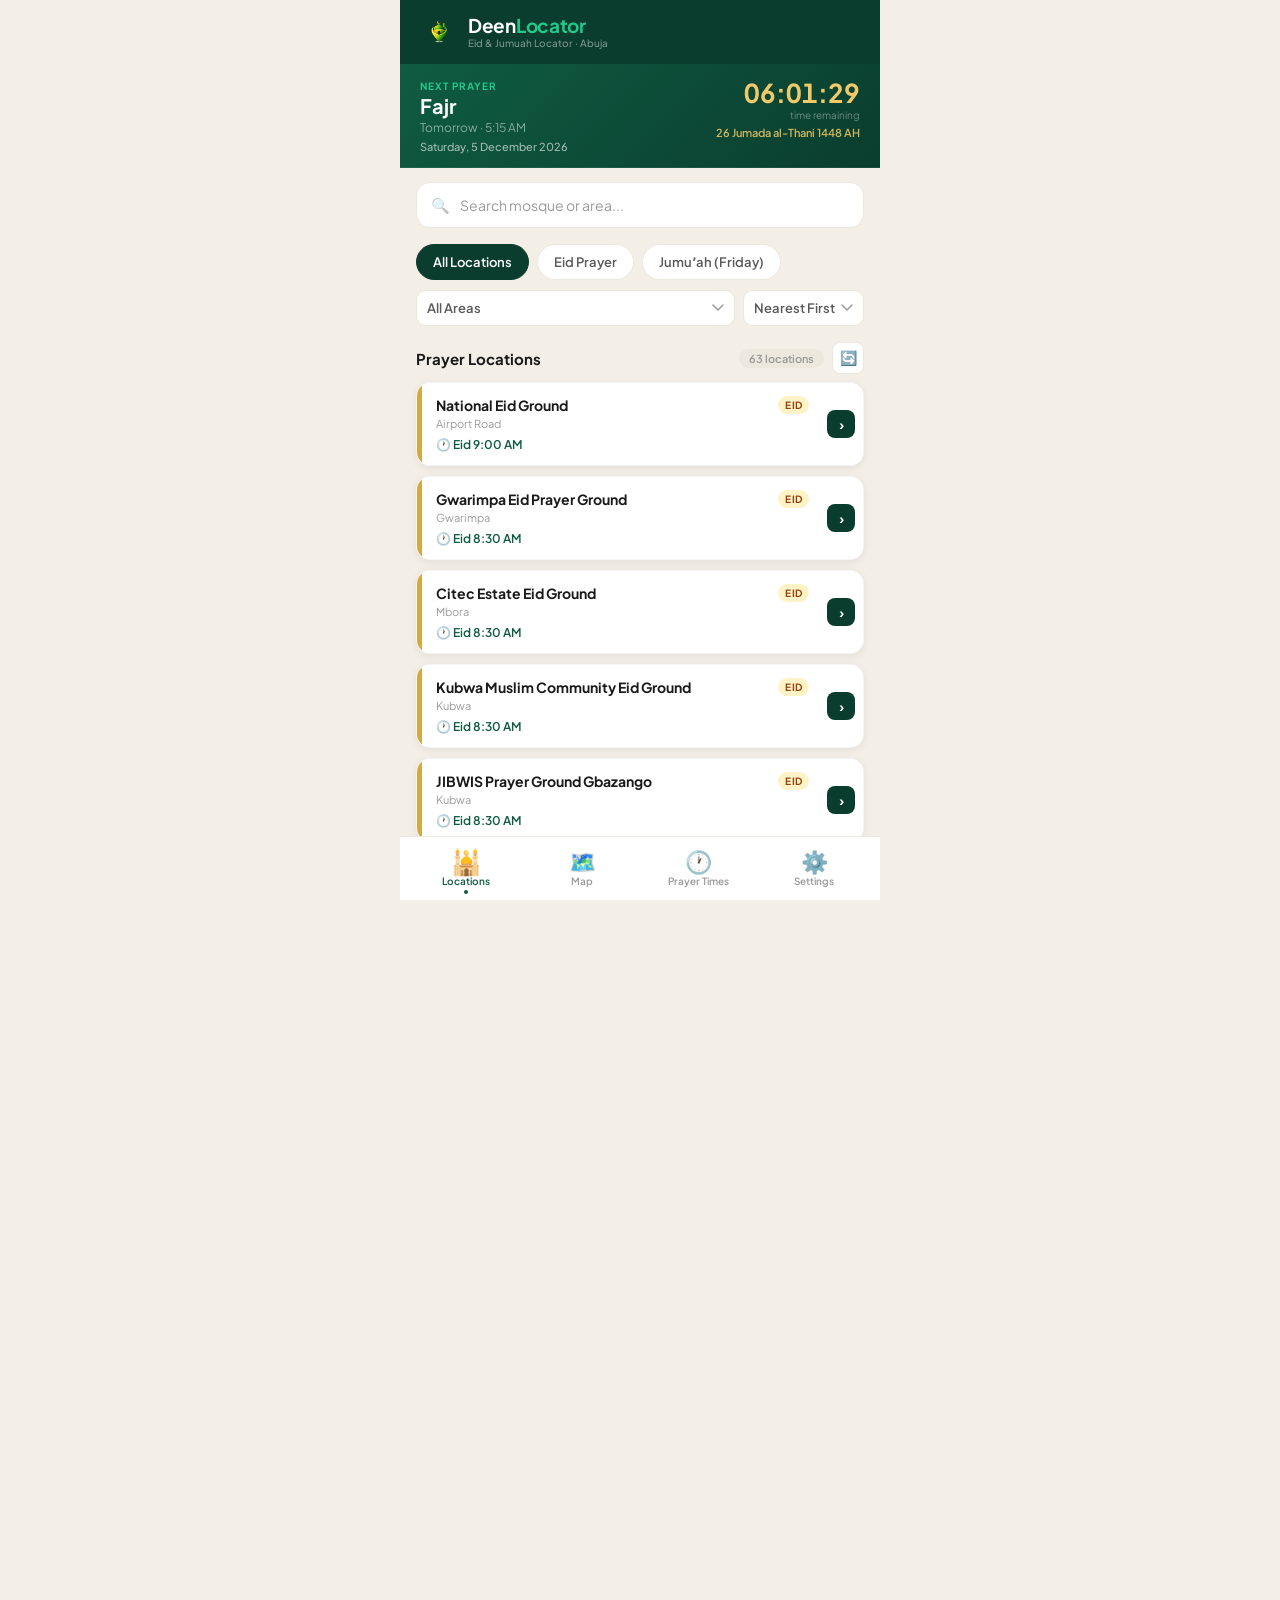
==== commit 9f4785f8: "Add files via upload" ====
--- a/index.html
+++ b/index.html
@@ -1044,8 +1044,11 @@
 
 function updateBanner(){
   var r=getNext();
+  var now=new Date(),nm=now.getHours()*60+now.getMinutes();
+  var allPassed=PRAYERS.every(function(p){return p.h*60+p.m<=nm;});
+  var dayLabel=allPassed?'Tomorrow · ':'Today · ';
   document.getElementById('nextPrayerName').textContent=r.p.name;
-  document.getElementById('nextPrayerTime').textContent='Today · '+fmtTime(r.p.h,r.p.m);
+  document.getElementById('nextPrayerTime').textContent=dayLabel+fmtTime(r.p.h,r.p.m);
   document.getElementById('countdown').textContent=cdStr(r.p.h,r.p.m);
 }
 setInterval(updateBanner,1000); updateBanner();
@@ -1271,7 +1274,7 @@
       html+='<div class="event-actions"><button class="event-btn call" onclick="event.stopPropagation();window.open(\'tel:'+(ev.phone||'')+'\')">📞 Call</button></div>';
     }
     /* Social handles */
-    if(sL.length){
+    if(_activeSocCollapsed.length){
       var _socHtml = '<div style="display:flex;flex-wrap:wrap;gap:6px;margin-top:6px">';
       /* Use _activeSocCollapsed (already built) for expanded card social too */
       var _activeSoc = _activeSocCollapsed;
@@ -1349,12 +1352,7 @@
     html+='<div class="events-dots">';
     active.forEach(function(_,i){ html+='<div class="events-dot'+(i===0?' active':'')+'\"></div>'; });
     html+='</div>';
-    html+='<script>setTimeout(function(){var sc=document.getElementById("'+uid+'");if(!sc)return;'
-      +'sc.addEventListener("scroll",function(){'
-      +'var si=Math.round(sc.scrollLeft/(sc.scrollWidth/'+active.length+'));'
-      +'sc.parentNode.querySelectorAll(".events-dot").forEach(function(d,i){d.classList.toggle("active",i===si)});'
-      +'},false);},100);<\/script>';
-  }
+    html+='<script>setTimeout(function(){var sc=document.getElementById("'+uid+'");if(!sc)return;var cw=sc.offsetWidth||260;sc.addEventListener("scroll",function(){var si=Math.round(sc.scrollLeft/cw);si=Math.max(0,Math.min(si,'+active.length+'-1));sc.parentNode.querySelectorAll(".events-dot").forEach(function(d,i){d.classList.toggle("active",i===si)});},false);},200);<\/script>'; }
   html+='</div>';
   return html;
 }
@@ -1530,7 +1528,7 @@
         ctx.fillStyle='rgba(255,255,255,0.05)'; roundRect(ctx,bx,by,hw,imgH2,12); ctx.fill();
         var bi=new Image(); bi.crossOrigin='anonymous';
         (function(img,x,y,w,h){
-          img.onload=function(){try{ctx.save();roundRect(ctx,x,y,w,h,12);ctx.clip();ctx.fillStyle='#ffffff';ctx.fillRect(x,y,w,h);var iw=img.naturalWidth,ih=img.naturalHeight,scale=Math.min(w/iw,h/ih),dw=iw*scale,dh=ih*scale;ctx.drawImage(img,x+(w-dw)/2,y+(h-dh)/2,dw,dh);ctx.restore();}catch(e){}};
+          img.onload=function(){try{ctx.save();ctx.fillStyle='#fff';roundRect(ctx,x,y,w,h,12);ctx.fill();roundRect(ctx,x,y,w,h,12);ctx.clip();var iw=img.naturalWidth,ih=img.naturalHeight,ps=0.85,sw=w*ps,sh=h*ps,scale=Math.min(sw/iw,sh/ih),dw=iw*scale,dh=ih*scale;ctx.drawImage(img,x+(w-dw)/2,y+(h-dh)/2,dw,dh);ctx.restore();}catch(e){}};
           try{img.src=fixImgurUrl(banners[k]);}catch(e){}
         })(bi,bx,by,hw,imgH2);
       });
@@ -1569,7 +1567,8 @@
   }
 
   /* ══ BOTTOM TWO-COLUMN LAYOUT ══ */
-  var bottomY=H-310;
+  var bottomY=Math.max(curY+40,fY-380);
+  if(bottomY+260>fY-10) bottomY=fY-270;
   var colW=(W-120)/2, leftX=50, rightX=50+colW+20;
   ctx.fillStyle='rgba(255,255,255,0.08)'; ctx.fillRect(50,bottomY-14,W-100,1);
 
@@ -1873,7 +1872,9 @@
       });
     }catch(e){}
   }
+  var _pOp=null;try{_pOp=sessionStorage.getItem('dl_open_card');}catch(e){}
   renderCards();
+  if(_pOp){setTimeout(function(){var c=document.querySelector('.card[data-id="'+_pOp+'"]');if(c&&!c.classList.contains('open'))c.classList.add('open');},50);}
 }
 function isMosqueNotified(name){
   try{ return localStorage.getItem('dl_notify_'+name.replace(/[^a-z0-9]/gi,'_').toLowerCase())==='1'; }catch(e){ return false; }
@@ -1919,8 +1920,10 @@
   if(!navigator.geolocation) return;
   navigator.geolocation.getCurrentPosition(function(pos){
     userLat=pos.coords.latitude; userLng=pos.coords.longitude;
+    var _prevOpen=null; try{_prevOpen=sessionStorage.getItem('dl_open_card');}catch(e){}
     showNearest(); renderCards(); refreshMapNearest(); buildMapList(mapFilter);
     if(leafMap) addUserPin();
+    if(_prevOpen){setTimeout(function(){var c=document.querySelector('.card[data-id="'+_prevOpen+'"]');if(c&&!c.classList.contains('open'))c.classList.add('open');},50);}
   }, function(){
     /* GPS denied or failed — silent */
   }, {enableHighAccuracy:true, timeout:10000});
@@ -2078,6 +2081,7 @@
 var activeFilter='all',activeArea='',activeSort='nearest',searchQuery='';
 
 function getList(){
+  if(typeof LOCATIONS==='undefined'||!LOCATIONS||!LOCATIONS.length) return [];
   var list=LOCATIONS.slice();
   if(activeFilter!=='all') list=list.filter(function(l){return l.type===activeFilter||l.type==='both';});
   if(activeArea) list=list.filter(function(l){return l.area===activeArea;});
@@ -2134,7 +2138,20 @@
   var list=getList();
   var el=document.getElementById('cardsList'),empty=document.getElementById('emptyState');
   document.getElementById('locationCount').textContent=list.length+' location'+(list.length!==1?'s':'');
-  if(!list.length){el.innerHTML='';empty.classList.add('show');return;}
+  if(!list.length){
+    el.innerHTML='';
+    if(typeof LOCATIONS==='undefined'||!LOCATIONS||!LOCATIONS.length){
+      el.innerHTML='<div style="padding:40px 20px;text-align:center;color:var(--ts)">'
+        +'<div style="font-size:40px;margin-bottom:12px">📂</div>'
+        +'<div style="font-size:16px;font-weight:700;margin-bottom:8px">Locations not loaded</div>'
+        +'<div style="font-size:13px;color:var(--tm);line-height:1.6">'
+        +'Make sure <strong>locations.js</strong> is in the same folder.<br>'
+        +'On GitHub Pages both files must be uploaded.'
+        +'</div></div>';
+      if(empty) empty.classList.remove('show');
+    } else { empty.classList.add('show'); }
+    return;
+  }
   empty.classList.remove('show');
   var _openId; try{_openId=sessionStorage.getItem('dl_open_card');}catch(e){}
   el.innerHTML=list.map(function(loc,i){
@@ -2312,7 +2329,7 @@
     timesEl.innerHTML += '<div class="share-card-time-pill"><span>Eid Prayer</span>' + loc.eidTime + '</div>';
   }
   if(loc.imam && loc.imam !== 'To be announced'){
-    timesEl.innerHTML += '<div class="share-card-time-pill"><span>Imam</span>' + loc.imam + '</div>';
+    timesEl.innerHTML += '<div class="share-card-time-pill"><span>'+(loc.imamRole||'Imam')+'</span>' + loc.imam + '</div>';
   }
 
   /* Text preview */
@@ -4137,7 +4154,7 @@
 window.addEventListener('DOMContentLoaded', function(){
 
   var el = document.getElementById('settingsLocCount');
-  var _vc2=LOCATIONS.filter(function(l){return l.verified;}).length; if(el) el.textContent=_vc2+' verified locations · Abuja FCT';
+  var _vc2=(typeof LOCATIONS!=='undefined'&&LOCATIONS)?LOCATIONS.filter(function(l){return l.verified;}).length:0; if(el) el.textContent=_vc2+' verified locations · Abuja FCT';
   buildAreaDropdown();
   renderCards();
   setHijriDate();
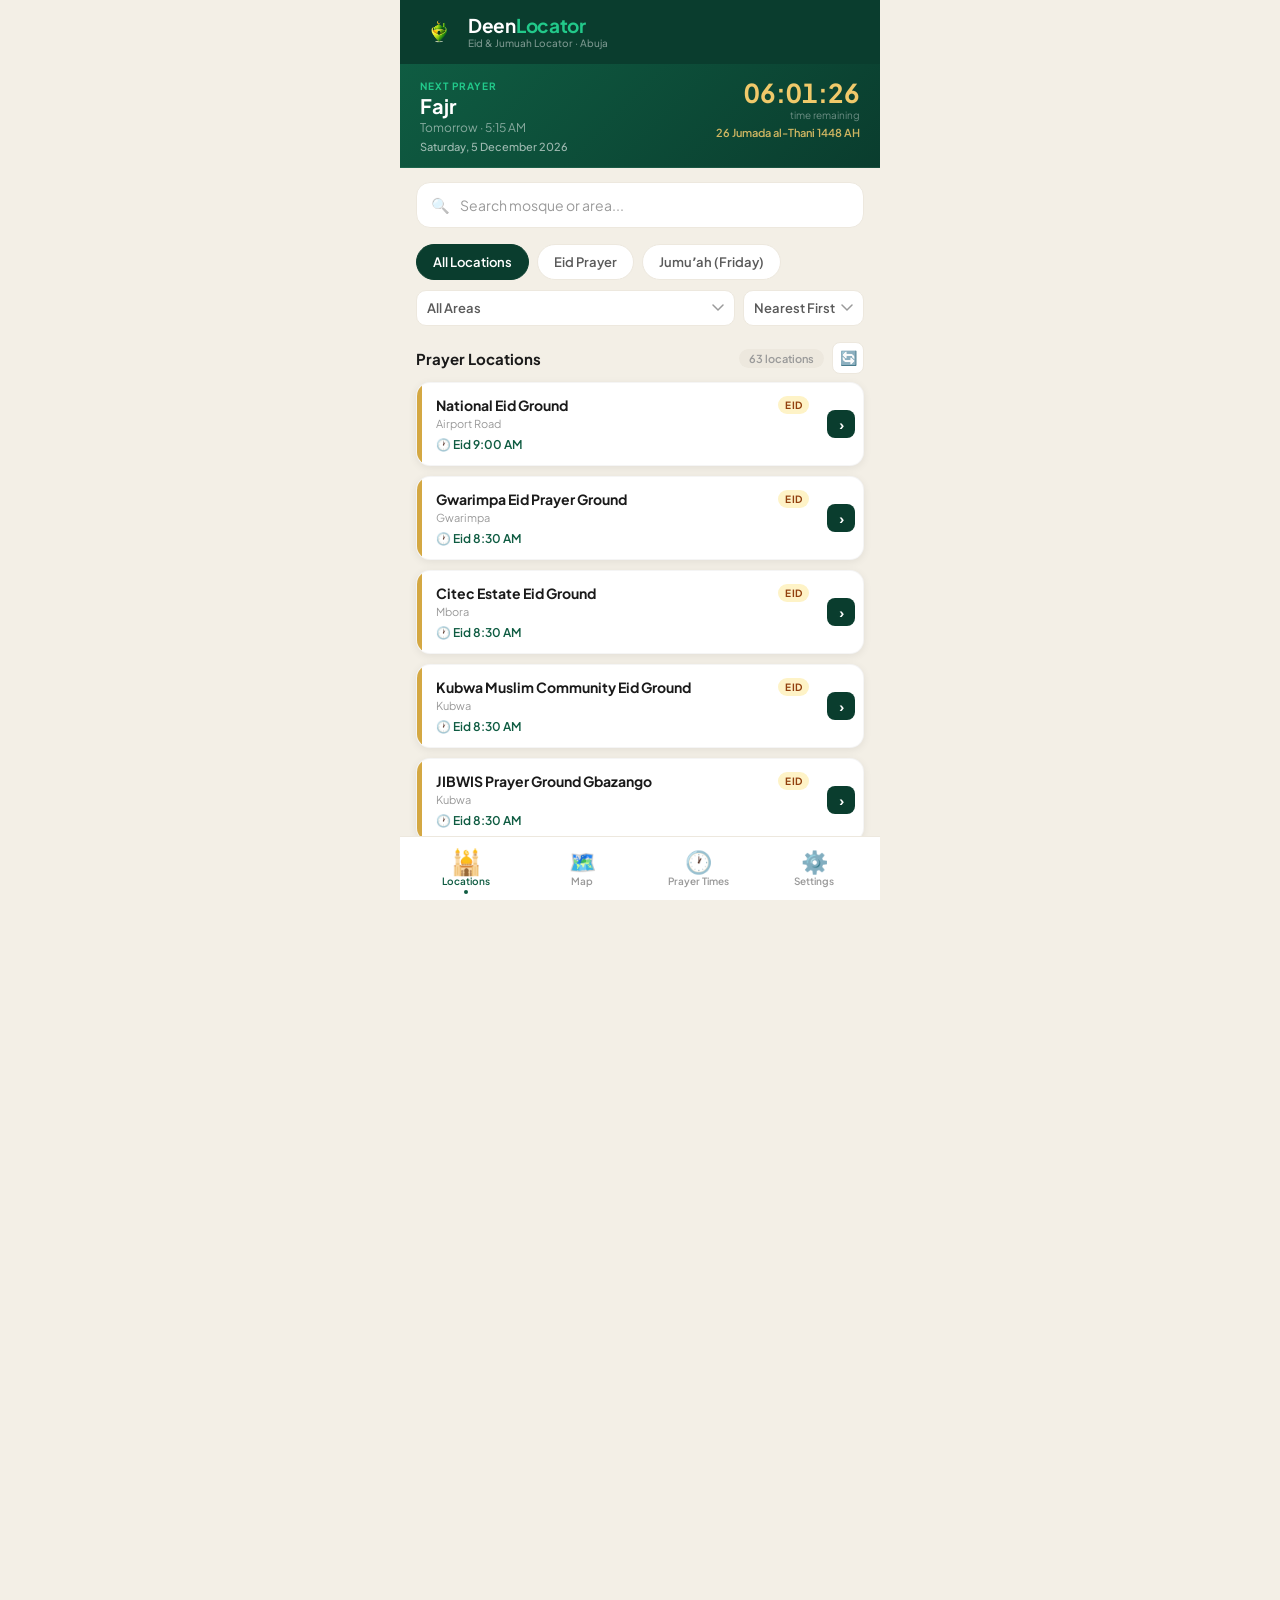
==== commit d0f1baf8: "Add files via upload" ====
--- a/index.html
+++ b/index.html
@@ -47,361 +47,14 @@
   </script>
 
   <!-- LOCATIONS and CONFIG loaded from external files above -->
-  <style>
-    *,*::before,*::after{box-sizing:border-box;margin:0;padding:0}
-    :root{
-      --gd:#0a3d2e;--gm:#0f5c42;--gl:#1a7a58;--gg:#22c98a;
-      --gold:#d4a843;--gold-l:#f0c96a;--cream:#f9f5ee;--cd:#ede8de;
-      --tp:#1a1a1a;--ts:#5a5a5a;--tm:#9a9a9a;
-      --white:#fff;--bg:#f3efe6;--rm:14px;--rs:8px;
-      --sh:0 2px 8px rgba(0,0,0,.07);--nh:64px;--hh:64px;
-    }
-    html,body{height:100%;font-family:"Plus Jakarta Sans",sans-serif;background:var(--bg);color:var(--tp);-webkit-font-smoothing:antialiased;overflow-x:hidden}
-    .app{max-width:480px;margin:0 auto;min-height:100vh;display:flex;flex-direction:column;background:var(--bg)}
-
-    /* HEADER */
-    .header{position:sticky;top:0;z-index:200;background:var(--gd);height:var(--hh);display:flex;align-items:center;justify-content:space-between;padding:0 20px}
-    .header-brand{display:flex;align-items:center;gap:10px}
-    .header-logo{width:38px;height:38px;background:var(--gl);border-radius:10px;display:flex;align-items:center;justify-content:center;font-size:20px;flex-shrink:0}
-    .app-name{font-size:19px;font-weight:700;color:var(--white);letter-spacing:-.3px;line-height:1}
-    .app-name span{color:var(--gg)}
-    .app-sub{font-size:10px;color:rgba(255,255,255,.45);font-weight:500;margin-top:2px}
-
-    /* SCREENS */
-    .screen{display:none;flex-direction:column;flex:1;overflow-y:auto;padding-bottom:var(--nh)}
-    .screen.active{display:flex}
-
-    /* SCREEN 1: LOCATIONS */
-    .prayer-banner{background:linear-gradient(135deg,var(--gm),var(--gd));padding:16px 20px 14px;display:flex;align-items:flex-start;justify-content:space-between;border-bottom:1px solid rgba(255,255,255,.06);flex-shrink:0}
-    .prayer-label{font-size:10px;color:var(--gg);font-weight:700;letter-spacing:1px;text-transform:uppercase;margin-bottom:3px}
-    .prayer-name{font-size:20px;font-weight:700;color:var(--white);line-height:1.1}
-    .prayer-time-text{font-size:12px;color:rgba(255,255,255,.5);margin-top:3px}
-    .prayer-greg{font-size:11px;color:rgba(255,255,255,.6);font-weight:500;margin-top:5px}
-    .prayer-countdown{font-size:26px;font-weight:700;color:var(--gold-l);font-variant-numeric:tabular-nums;text-align:right;line-height:1}
-    .prayer-countdown-label{font-size:10px;color:rgba(255,255,255,.4);margin-top:3px;text-align:right}
-    .prayer-hijri{font-size:11px;color:var(--gold-l);font-weight:600;margin-top:5px;text-align:right;opacity:.85}
-
-    /* Hijri date bar */
-    
-
-    .search-wrap{padding:14px 16px 4px;flex-shrink:0}
-    .search-bar{display:flex;align-items:center;background:var(--white);border-radius:var(--rm);border:1.5px solid var(--cd);padding:0 14px;height:46px;gap:10px;transition:border-color .2s}
-    .search-bar:focus-within{border-color:var(--gl)}
-    .search-icon{font-size:15px;opacity:.4;flex-shrink:0}
-    .search-input{flex:1;border:none;outline:none;font-family:inherit;font-size:14px;color:var(--tp);background:transparent}
-    .search-input::placeholder{color:var(--tm)}
-    .search-clear{background:none;border:none;cursor:pointer;font-size:15px;color:var(--tm);padding:4px;display:none;-webkit-tap-highlight-color:transparent}
-
-    .filter-tabs{display:flex;gap:8px;padding:12px 16px 0;overflow-x:auto;scrollbar-width:none;flex-shrink:0}
-    .filter-tabs::-webkit-scrollbar{display:none}
-    .tab{flex-shrink:0;height:36px;padding:0 16px;border-radius:20px;border:1.5px solid var(--cd);background:var(--white);font-family:inherit;font-size:13px;font-weight:600;color:var(--ts);cursor:pointer;transition:all .18s;-webkit-tap-highlight-color:transparent;white-space:nowrap}
-    .tab.active{background:var(--gd);border-color:var(--gd);color:var(--white)}
-    .tab:active{opacity:.7}
-
-    .filter-bar{display:flex;gap:8px;padding:10px 16px 0;align-items:center;flex-shrink:0}
-    .filter-select,.sort-select{height:36px;padding:0 28px 0 10px;border-radius:10px;border:1.5px solid var(--cd);background:var(--white);font-family:inherit;font-size:13px;font-weight:600;color:var(--ts);cursor:pointer;outline:none;appearance:none;background-image:url("data:image/svg+xml,%3Csvg xmlns='http://www.w3.org/2000/svg' width='12' height='8' viewBox='0 0 12 8'%3E%3Cpath d='M1 1l5 5 5-5' stroke='%239a9a9a' stroke-width='1.5' fill='none' stroke-linecap='round'/%3E%3C/svg%3E");background-repeat:no-repeat;background-position:right 10px center}
-    .filter-select{flex:1}
-    .filter-select:focus,.sort-select:focus{border-color:var(--gl)}
-
-    .nearest-badge{display:flex;align-items:center;gap:10px;margin:12px 16px 0;background:var(--gd);border-radius:var(--rm);padding:12px 14px;flex-shrink:0}
-    .nearest-icon{font-size:20px;flex-shrink:0}
-    .nearest-label{font-size:10px;font-weight:700;color:var(--gg);letter-spacing:.5px;text-transform:uppercase;margin-bottom:2px}
-    .nearest-name{font-size:13px;font-weight:600;color:var(--white);line-height:1.3}
-    .nearest-dist{font-size:11px;color:rgba(255,255,255,.5)}
-    .nearest-btn{margin-left:auto;background:var(--gg);color:var(--gd);border:none;border-radius:8px;font-family:inherit;font-size:12px;font-weight:700;padding:8px 14px;cursor:pointer;flex-shrink:0;-webkit-tap-highlight-color:transparent}
-
-    .section-header{display:flex;align-items:center;justify-content:space-between;padding:16px 16px 8px;flex-shrink:0}
-    .section-title{font-size:15px;font-weight:700;color:var(--tp)}
-    .section-count{font-size:11px;color:var(--tm);background:var(--cd);padding:3px 10px;border-radius:20px;font-weight:600}
-
-    .cards-list{padding:0 16px 16px;display:flex;flex-direction:column;gap:10px}
-    .card{background:var(--white);border-radius:var(--rm);box-shadow:var(--sh);overflow:hidden;border:1px solid rgba(0,0,0,.04);cursor:pointer;-webkit-tap-highlight-color:transparent;transition:box-shadow .2s}
-    .card:active{box-shadow:none}
-    .card-collapsed{display:flex;align-items:stretch;min-height:82px}
-    .card-accent{width:5px;flex-shrink:0}
-    .accent-green{background:var(--gl)}.accent-gold{background:var(--gold)}.accent-both{background:linear-gradient(180deg,var(--gl) 50%,var(--gold) 50%)}
-    .card-body{flex:1;padding:12px 10px 12px 14px;display:flex;flex-direction:column;justify-content:center;gap:3px;min-width:0}
-    .card-top{display:flex;align-items:flex-start;justify-content:space-between;gap:6px}
-    .card-name{font-size:14px;font-weight:700;color:var(--tp);line-height:1.3;flex:1}
-    .card-badge{font-size:10px;font-weight:700;padding:3px 7px;border-radius:20px;flex-shrink:0;text-transform:uppercase;letter-spacing:.2px;white-space:nowrap}
-    .badge-eid{background:#fef3c7;color:#92400e}.badge-jumuah{background:#d1fae5;color:#065f46}.badge-both{background:#ede9fe;color:#4c1d95}
-    .card-area{font-size:11px;color:var(--tm)}
-    .card-meta{display:flex;align-items:center;gap:12px;margin-top:4px;flex-wrap:wrap}
-    .card-time{font-size:12px;font-weight:600;color:var(--gm)}
-    .card-distance{font-size:11px;color:var(--tm);font-weight:600;background:var(--cd);padding:1px 7px;border-radius:10px}
-    .card-chevron{width:44px;display:flex;align-items:center;justify-content:center;flex-shrink:0}
-    .card-chevron-inner{width:28px;height:28px;border-radius:8px;background:var(--gd);color:var(--white);font-size:14px;font-weight:700;display:flex;align-items:center;justify-content:center;transition:transform .25s;flex-shrink:0}
-    .card.open .card-chevron-inner{transform:rotate(90deg)}
-
-    .card-expanded{display:none;border-top:1px solid var(--cd);padding:14px 16px 16px;flex-direction:column;gap:12px}
-    .card.open .card-expanded{display:flex}
-    .exp-row{display:flex;flex-direction:column;gap:3px}
-    .exp-label{font-size:10px;font-weight:700;color:var(--tm);text-transform:uppercase;letter-spacing:.6px}
-    .exp-value{font-size:13px;font-weight:600;color:var(--tp)}
-    .exp-value.muted{color:var(--tm);font-weight:400;font-style:italic}
-    .exp-address{font-size:12px;color:var(--ts);line-height:1.5}
-    .exp-divider{height:1px;background:var(--cd);margin:0 -16px}
-    .exp-contact-row{display:flex;gap:8px;flex-wrap:wrap}
-    .exp-btn{flex:1;min-width:100px;height:38px;border-radius:10px;border:none;font-family:inherit;font-size:12px;font-weight:700;cursor:pointer;display:flex;align-items:center;justify-content:center;gap:6px;-webkit-tap-highlight-color:transparent;text-decoration:none}
-    .btn-call{background:#d1fae5;color:#065f46}.btn-whatsapp{background:#dcfce7;color:#14532d}.btn-disabled{background:var(--cd);color:var(--tm);cursor:default;font-weight:500}
-    .exp-stream{display:flex;align-items:center;gap:10px;background:var(--cd);border-radius:10px;padding:10px 14px}
-    .exp-stream-icon{font-size:20px;flex-shrink:0}
-    .exp-stream-text{font-size:12px;color:var(--tm)}
-    .exp-stream-text strong{display:block;font-size:13px;color:var(--ts);margin-bottom:1px}
-    .exp-stream-badge{margin-left:auto;background:var(--white);border-radius:6px;font-size:10px;font-weight:700;color:var(--tm);padding:3px 8px;flex-shrink:0}
-    .btn-navigate{width:100%;height:44px;background:var(--gd);color:var(--white);border:none;border-radius:12px;font-family:inherit;font-size:14px;font-weight:700;cursor:pointer;display:flex;align-items:center;justify-content:center;gap:8px;-webkit-tap-highlight-color:transparent}
-    .btn-navigate:active{opacity:.85}
-    .exp-bottom-row{display:flex;gap:8px}
-    .btn-notify,.btn-share{flex:1;height:38px;border-radius:10px;border:1.5px solid var(--cd);background:var(--white);font-family:inherit;font-size:12px;font-weight:700;color:var(--ts);cursor:pointer;display:flex;align-items:center;justify-content:center;gap:6px;-webkit-tap-highlight-color:transparent}
-    .btn-share{background:var(--gd);color:var(--white);border-color:var(--gd)}
-
-    .empty-state{text-align:center;padding:48px 20px;display:none;flex-direction:column;align-items:center;gap:8px}
-    .empty-state.show{display:flex}
-
-    /* SCREEN 2: MAP */
-    .map-filter-bar{display:flex;gap:8px;padding:10px 16px;background:var(--white);border-bottom:1px solid var(--cd);overflow-x:auto;scrollbar-width:none;flex-shrink:0}
-    .map-filter-bar::-webkit-scrollbar{display:none}
-    .map-tab{flex-shrink:0;height:34px;padding:0 14px;border-radius:20px;border:1.5px solid var(--cd);background:var(--white);font-family:inherit;font-size:12px;font-weight:600;color:var(--ts);cursor:pointer;-webkit-tap-highlight-color:transparent;white-space:nowrap;transition:all .18s}
-    .map-tab.active{background:var(--gd);border-color:var(--gd);color:var(--white)}
-    .map-nearest{background:var(--gd);padding:9px 16px;display:flex;align-items:center;gap:10px;flex-shrink:0}
-    .map-nearest-label{font-size:10px;font-weight:700;color:var(--gg);text-transform:uppercase;letter-spacing:.6px;flex-shrink:0}
-    .map-nearest-name{font-size:12px;font-weight:600;color:var(--white);flex:1;min-width:0;white-space:nowrap;overflow:hidden;text-overflow:ellipsis}
-    .map-nearest-dist{font-size:11px;color:rgba(255,255,255,.55);flex-shrink:0;margin-right:4px}
-    .map-nearest-btn{background:var(--gg);color:var(--gd);border:none;border-radius:7px;font-family:inherit;font-size:11px;font-weight:700;padding:5px 12px;cursor:pointer;flex-shrink:0}
-    #map{height:320px;z-index:1;flex-shrink:0}
-    .map-list-title{font-size:13px;font-weight:700;color:var(--tp);padding:14px 16px 8px;flex-shrink:0}
-    .map-list{padding:0 16px 12px;display:flex;flex-direction:column;gap:8px;flex-shrink:0}
-    .map-list-row{display:flex;align-items:center;gap:12px;background:var(--white);border-radius:10px;padding:11px 14px;cursor:pointer;border:1px solid var(--cd);-webkit-tap-highlight-color:transparent}
-    .map-list-row:active{background:var(--cd)}
-    .map-dot{width:11px;height:11px;border-radius:50%;flex-shrink:0}
-    .dot-green{background:var(--gl)}.dot-gold{background:var(--gold)}.dot-both{background:#7c3aed}
-    .map-list-info{flex:1;min-width:0}
-    .map-list-name{font-size:13px;font-weight:700;color:var(--tp);white-space:nowrap;overflow:hidden;text-overflow:ellipsis}
-    .map-list-meta{font-size:11px;color:var(--tm);margin-top:1px}
-    .map-list-dist{font-size:11px;font-weight:700;color:var(--gm);flex-shrink:0;background:var(--cd);padding:2px 8px;border-radius:10px}
-    .map-list-nav{font-size:11px;font-weight:700;color:var(--gm);background:none;border:none;cursor:pointer;flex-shrink:0;padding:4px 0}
-    .leaflet-popup-content-wrapper{border-radius:12px!important;box-shadow:0 4px 20px rgba(0,0,0,.15)!important;padding:0!important}
-    .leaflet-popup-content{margin:0!important}
-    .leaflet-popup-tip-container{display:none}
-
-    /* SCREEN 3: PRAYER TIMES */
-    .pt-hero{background:linear-gradient(160deg,var(--gd),var(--gm));padding:24px 24px 28px;text-align:center;flex-shrink:0}
-    .pt-city{font-size:11px;color:var(--gg);font-weight:700;letter-spacing:1.2px;text-transform:uppercase;margin-bottom:4px}
-    .pt-date{font-size:13px;color:rgba(255,255,255,.65);margin-bottom:4px;font-weight:500}
-    .pt-hijri{font-size:11px;color:rgba(255,255,255,.45);margin-bottom:14px}
-    .pt-next-label{font-size:11px;color:rgba(255,255,255,.5);text-transform:uppercase;letter-spacing:.8px;margin-bottom:3px}
-    .pt-next-name{font-size:32px;font-weight:700;color:var(--white);line-height:1;margin-bottom:3px}
-    .pt-next-time{font-size:17px;color:var(--gg);font-weight:600;margin-bottom:14px}
-    .pt-big-countdown{font-size:42px;font-weight:700;color:var(--gold-l);font-variant-numeric:tabular-nums;line-height:1}
-    .pt-big-label{font-size:11px;color:rgba(255,255,255,.4);margin-top:6px}
-    .pt-mode-bar{display:flex;align-items:center;justify-content:space-between;padding:10px 16px;background:var(--cd);flex-shrink:0;gap:10px}
-    .pt-mode-btns{display:flex;gap:6px;background:var(--white);border-radius:10px;padding:3px}
-    .pt-mode-btn{height:30px;padding:0 14px;border-radius:8px;border:none;font-family:inherit;font-size:12px;font-weight:600;color:var(--ts);background:transparent;cursor:pointer;transition:all .18s;-webkit-tap-highlight-color:transparent}
-    .pt-mode-btn.active{background:var(--gd);color:var(--white)}
-    .pt-mode-status{font-size:11px;color:var(--ts);flex:1;text-align:right}
-    .pt-edit-bar{display:flex;align-items:center;gap:10px;padding:11px 16px;background:var(--white);border-bottom:1px solid var(--cd);flex-shrink:0}
-    .pt-edit-bar-text{flex:1;font-size:12px;color:var(--ts);line-height:1.4}
-    .pt-edit-bar-text b{color:var(--tp)}
-    .pt-edit-btn{flex-shrink:0;height:30px;padding:0 14px;background:var(--gd);color:var(--white);border:none;border-radius:8px;font-family:inherit;font-size:11px;font-weight:700;cursor:pointer}
-    .pt-edit-btn.saving{background:var(--gg);color:var(--gd)}
-    .pt-cards{padding:16px 16px 0;display:flex;flex-direction:column;gap:10px}
-    .pt-card{background:var(--white);border-radius:var(--rm);padding:14px 16px;display:flex;align-items:center;justify-content:space-between;border:1px solid var(--cd);box-shadow:var(--sh)}
-    .pt-card.current{background:var(--gd);border-color:var(--gd)}
-    .pt-card.passed{opacity:.4}
-    .pt-card-left{display:flex;align-items:center;gap:14px}
-    .pt-card-icon{font-size:20px}
-    .pt-card-name{font-size:14px;font-weight:700;color:var(--tp)}
-    .pt-card.current .pt-card-name{color:var(--white)}
-    .pt-card-arabic{font-size:11px;color:var(--tm);margin-top:2px}
-    .pt-card.current .pt-card-arabic{color:rgba(255,255,255,.55)}
-    .pt-card-right{display:flex;flex-direction:column;align-items:flex-end;gap:4px}
-    .pt-card-time{font-size:17px;font-weight:700;color:var(--gm);font-variant-numeric:tabular-nums}
-    .pt-card.current .pt-card-time{color:var(--gold-l)}
-    .pt-now-badge{font-size:10px;font-weight:700;padding:2px 8px;border-radius:20px;background:var(--gg);color:var(--gd)}
-    .pt-time-input{font-size:16px;font-weight:700;color:var(--gm);font-variant-numeric:tabular-nums;border:none;border-bottom:2px solid var(--gg);background:transparent;outline:none;font-family:inherit;width:88px;text-align:right;padding:2px 0}
-    .pt-card.current .pt-time-input{color:var(--gold-l);border-bottom-color:rgba(255,255,255,.5)}
-    .pt-jumuah{margin:14px 16px 0;background:var(--gd);border-radius:var(--rm);padding:14px 16px;display:flex;align-items:center;gap:14px;flex-shrink:0}
-    .pt-jumuah-icon{font-size:24px;flex-shrink:0}
-    .pt-jumuah-label{font-size:10px;font-weight:700;color:var(--gg);text-transform:uppercase;letter-spacing:.8px;margin-bottom:2px}
-    .pt-jumuah-text{font-size:13px;font-weight:700;color:var(--white)}
-    .pt-jumuah-sub{font-size:11px;color:rgba(255,255,255,.55);margin-top:2px}
-    .pt-note{margin:12px 16px 0;background:var(--cd);border-radius:10px;padding:11px 14px;font-size:12px;color:var(--ts);line-height:1.6}
-    .pt-note strong{display:block;font-size:13px;color:var(--tp);margin-bottom:3px}
-    .pt-reset{text-align:center;padding:12px 16px 0}
-    .pt-reset-btn{background:none;border:none;font-family:inherit;font-size:12px;color:var(--tm);cursor:pointer;text-decoration:underline;padding:4px}
-
-    /* SCREEN 4: SETTINGS */
-    .settings-hero{background:linear-gradient(135deg,var(--gd),var(--gm));padding:28px 24px;text-align:center;flex-shrink:0}
-    .settings-logo-wrap{width:100px;margin:0 auto 14px;background:rgba(255,255,255,.1);border-radius:16px;padding:10px;display:flex;align-items:center;justify-content:center}
-    .settings-logo-wrap img{width:100%;height:auto;display:block}
-    .settings-app-name{font-size:22px;font-weight:700;color:var(--white);margin-bottom:3px}
-    .settings-app-name span{color:var(--gg)}
-    .settings-version{font-size:11px;color:rgba(255,255,255,.4);margin-bottom:6px}
-    .settings-tagline{font-size:13px;color:rgba(255,255,255,.6)}
-    .settings-section{padding:20px 16px 0;flex-shrink:0}
-    .settings-section-title{font-size:11px;font-weight:700;color:var(--tm);text-transform:uppercase;letter-spacing:.8px;margin-bottom:10px;padding:0 4px}
-    .settings-group{background:var(--white);border-radius:var(--rm);overflow:hidden;border:1px solid var(--cd);box-shadow:var(--sh)}
-    .settings-row{display:flex;align-items:center;gap:14px;padding:15px 16px;cursor:pointer;-webkit-tap-highlight-color:transparent;border-bottom:1px solid var(--cd);transition:background .15s}
-    .settings-row:last-child{border-bottom:none}
-    .settings-row:active{background:var(--cd)}
-    .settings-row.static{cursor:default}.settings-row.static:active{background:var(--white)}
-    .settings-row-icon{font-size:20px;flex-shrink:0;width:32px;text-align:center}
-    .settings-row-body{flex:1;min-width:0}
-    .settings-row-title{font-size:14px;font-weight:600;color:var(--tp)}
-    .settings-row-sub{font-size:12px;color:var(--tm);margin-top:1px}
-    .settings-row-right{font-size:16px;color:var(--tm);flex-shrink:0}
-    .toggle{position:relative;width:44px;height:26px;flex-shrink:0}
-    .toggle input{opacity:0;width:0;height:0;position:absolute}
-    .toggle-slider{position:absolute;inset:0;background:var(--cd);border-radius:13px;cursor:pointer;transition:background .2s}
-    .toggle-slider::before{content:"";position:absolute;width:20px;height:20px;left:3px;top:3px;background:var(--white);border-radius:50%;transition:transform .2s;box-shadow:0 1px 4px rgba(0,0,0,.2)}
-    .toggle input:checked+.toggle-slider{background:var(--gl)}
-    .toggle input:checked+.toggle-slider::before{transform:translateX(18px)}
-    .settings-footer{padding:24px 16px 8px;text-align:center;flex-shrink:0}
-    .settings-footer-logo{width:120px;margin:0 auto 8px;opacity:.55;filter:sepia(1) saturate(2) hue-rotate(90deg)}
-    .settings-footer-logo img{width:100%;height:auto}
-    .settings-footer-copy{font-size:11px;color:var(--tm)}
-
-    /* BOTTOM NAV */
-    .bottom-nav{position:fixed;bottom:0;left:50%;transform:translateX(-50%);width:100%;max-width:480px;height:var(--nh);background:var(--white);border-top:1px solid var(--cd);display:flex;align-items:center;z-index:200;padding:0 8px}
-    .nav-item{flex:1;display:flex;flex-direction:column;align-items:center;justify-content:center;gap:3px;height:100%;cursor:pointer;border:none;background:none;font-family:inherit;-webkit-tap-highlight-color:transparent;position:relative}
-    .nav-item:active{opacity:.6}
-    .nav-icon{font-size:22px;line-height:1;transition:transform .2s}
-    .nav-label{font-size:10px;font-weight:600;color:var(--tm);transition:color .2s}
-    .nav-item.active .nav-label{color:var(--gm)}
-    .nav-item.active .nav-icon{transform:scale(1.12)}
-    .nav-item.active::after{content:"";position:absolute;bottom:6px;width:4px;height:4px;border-radius:50%;background:var(--gm)}
-
-    /* SHARE SHEET */
-    .share-overlay{position:fixed;top:0;left:0;right:0;bottom:0;background:rgba(0,0,0,.6);z-index:5000;display:none;align-items:flex-end;justify-content:center}
-    .share-overlay.show{display:flex}
-    .share-sheet{background:var(--white);border-radius:20px 20px 0 0;padding:16px 16px 24px;width:100%;max-width:480px;max-height:92vh;overflow-y:auto}
-    .share-sheet-handle{width:40px;height:4px;background:var(--cd);border-radius:2px;margin:0 auto 16px}
-    .share-sheet-title{font-size:14px;font-weight:700;color:var(--tp);margin-bottom:14px;text-align:center}
-
-    /* Visual share card */
-    .share-card{border-radius:16px;overflow:hidden;margin-bottom:14px;box-shadow:0 4px 20px rgba(0,0,0,.15);font-family:"Plus Jakarta Sans",sans-serif}
-    .share-card-top{background:linear-gradient(135deg,#0a3d2e,#0f5c42);padding:14px 16px 12px;font-family:"Plus Jakarta Sans",sans-serif}
-    .share-card-logo-row{display:flex;align-items:center;gap:8px;margin-bottom:10px}
-    .share-card-logo-icon{width:28px;height:28px;background:rgba(255,255,255,.15);border-radius:7px;display:flex;align-items:center;justify-content:center;font-size:14px}
-    .share-card-app-name{font-size:12px;font-weight:700;color:rgba(255,255,255,.9)}
-    .share-card-app-name span{color:#22c98a}
-    .share-card-badge{display:inline-block;font-size:10px;font-weight:700;padding:3px 9px;border-radius:20px;text-transform:uppercase;margin-bottom:8px}
-    .share-card-mosque-name{font-size:18px;font-weight:700;color:#fff;line-height:1.2;margin-bottom:4px}
-    .share-card-area{font-size:12px;color:rgba(255,255,255,.6);margin-bottom:12px}
-    .share-card-times{display:flex;gap:10px;flex-wrap:wrap}
-    .share-card-time-pill{background:rgba(255,255,255,.12);border-radius:8px;padding:6px 12px;font-size:11px;font-weight:700;color:#fff}
-    .share-card-time-pill span{display:block;font-size:10px;color:rgba(255,255,255,.55);font-weight:400;margin-bottom:1px}
-    .share-card-bottom{background:#f3efe6;padding:10px 16px;display:flex;align-items:center;justify-content:space-between}
-    .share-card-address{font-size:11px;color:#5a5a5a;flex:1;margin-right:10px;line-height:1.4}
-    .share-card-qr-placeholder{font-size:22px;flex-shrink:0}
-    .share-card-footer{background:#0a3d2e;padding:7px 16px;display:flex;align-items:center;justify-content:space-between}
-    .share-card-footer-text{font-size:10px;color:rgba(255,255,255,.6)}
-    .share-card-footer-contact{font-size:10px;color:#22c98a;font-weight:600}
-
-    /* Text preview */
-    .share-text-preview{background:var(--bg);border-radius:12px;padding:10px 12px;margin-bottom:10px;border:1px solid var(--cd);max-height:80px;overflow-y:auto}
-    .share-text-preview-content{font-size:11px;color:var(--ts);line-height:1.7;white-space:pre-line}
-
-    .share-actions{display:flex;gap:8px;margin-bottom:8px}
-    .share-btn{flex:1;height:46px;border-radius:12px;border:none;font-family:inherit;font-size:13px;font-weight:700;cursor:pointer;display:flex;align-items:center;justify-content:center;gap:8px;-webkit-tap-highlight-color:transparent}
-    .share-whatsapp{background:#25D366;color:var(--white)}
-    .share-copy{background:var(--cd);color:var(--ts)}
-    .share-close{width:100%;height:44px;margin-top:4px;border-radius:12px;border:1.5px solid var(--cd);background:var(--white);font-family:inherit;font-size:13px;font-weight:600;color:var(--tm);cursor:pointer}
-    .share-save{height:46px;border-radius:12px;border:none;font-family:inherit;font-size:13px;font-weight:700;cursor:pointer;display:flex;align-items:center;justify-content:center;gap:8px;-webkit-tap-highlight-color:transparent}
-
-    /* TOAST */
-    .toast{position:fixed;bottom:calc(var(--nh) + 16px);left:50%;transform:translateX(-50%) translateY(20px);background:var(--gd);color:var(--white);padding:10px 20px;border-radius:30px;font-size:13px;font-weight:600;opacity:0;transition:all .3s;pointer-events:none;z-index:600;white-space:nowrap;max-width:90%}
-    .toast.show{opacity:1;transform:translateX(-50%) translateY(0)}
-
-    @keyframes fadeUp{from{opacity:0;transform:translateY(6px)}to{opacity:1;transform:translateY(0)}}
-    @keyframes spin{from{transform:rotate(0deg)}to{transform:rotate(360deg)}}
-    @keyframes eidPulse{0%,100%{opacity:1}50%{opacity:.75}}
-    .eid-banner{display:none;flex-direction:column;align-items:center;justify-content:center;padding:14px 20px;background:linear-gradient(135deg,#92400e,#d4a843,#92400e);background-size:200% 100%;animation:eidPulse 3s ease-in-out infinite;flex-shrink:0;text-align:center;cursor:pointer;-webkit-tap-highlight-color:transparent}
-    .eid-banner.show{display:flex}
-    .eid-banner-title{font-size:16px;font-weight:700;color:#fff;margin-bottom:3px}
-    .eid-banner-sub{font-size:12px;color:rgba(255,255,255,.8)}
-    .eid-banner-countdown{font-size:28px;font-weight:700;color:#fff;margin:6px 0 2px;font-variant-numeric:tabular-nums}
-    .eid-banner-date{font-size:11px;color:rgba(255,255,255,.7)}
-    .eid-banner-tap{font-size:10px;color:rgba(255,255,255,.55);margin-top:4px}
-      .pt-drum-row{display:flex;align-items:center;justify-content:center;gap:8px;padding:6px 0}
-    .pt-drum{position:relative;width:62px;height:108px;overflow:hidden;border-radius:14px;background:var(--cd);cursor:ns-resize;-webkit-user-select:none;user-select:none;touch-action:none;flex-shrink:0}
-    .pt-drum-inner{position:absolute;left:0;right:0;top:0}
-    .pt-drum-item{height:36px;display:flex;align-items:center;justify-content:center;font-size:19px;font-weight:700;color:var(--ts);font-variant-numeric:tabular-nums}
-    .pt-drum-item.sel{color:var(--gm);font-size:22px}
-    .pt-drum::before,.pt-drum::after{content:'';position:absolute;left:0;right:0;height:36px;z-index:2;pointer-events:none}
-    .pt-drum::before{top:0;background:linear-gradient(to bottom,var(--cd),transparent)}
-    .pt-drum::after{bottom:0;background:linear-gradient(to top,var(--cd),transparent)}
-    .pt-drum-hl{position:absolute;left:4px;right:4px;top:36px;height:36px;border-radius:8px;background:rgba(34,201,138,0.13);border:1.5px solid rgba(34,201,138,0.28);z-index:1;pointer-events:none}
-    .pt-drum-sep{font-size:22px;font-weight:700;color:var(--tp)}
-    .pt-drum-ampm{display:flex;flex-direction:column;gap:4px}
-    .pt-drum-ap-btn{width:46px;height:37px;border:none;border-radius:10px;font-family:inherit;font-size:13px;font-weight:700;cursor:pointer;-webkit-tap-highlight-color:transparent}
-    .pt-drum-ap-btn.on{background:var(--gd);color:var(--white)}
-    .pt-drum-ap-btn:not(.on){background:var(--cd);color:var(--ts)}
-
-    .event-card{background:var(--white);border-radius:12px;padding:12px 14px;margin:0 0 8px;border-left:3px solid var(--gd);box-shadow:var(--sh)}
-    .event-title{font-size:14px;font-weight:700;color:var(--tp);margin-bottom:2px}
-    .event-org{font-size:12px;color:var(--ts);margin-bottom:3px}
-    .event-time{font-size:12px;color:var(--gm);font-weight:600;margin-bottom:6px}
-    .event-actions{display:flex;gap:6px;flex-wrap:wrap;margin-top:6px}
-    .event-btn{height:32px;padding:0 12px;border-radius:8px;border:1.5px solid var(--cd);background:var(--white);color:var(--tp);font-family:inherit;font-size:12px;font-weight:600;cursor:pointer;display:inline-flex;align-items:center;gap:5px}
-    .event-btn.call{border-color:rgba(34,201,138,.4);color:var(--gm);background:rgba(34,201,138,.08)}
-    .event-btn.copy-acc{border-color:rgba(240,201,106,.5);color:#856404;background:rgba(240,201,106,.12)}
-    .exp-events{margin:10px 0 6px}
-    .exp-events-title{font-size:11px;font-weight:700;letter-spacing:.08em;color:var(--tm);text-transform:uppercase;margin-bottom:8px;padding:0 16px}
-    .donate-acc-box{background:var(--cd);border-radius:12px;padding:14px 16px;margin:12px 0}
-    .donate-acc-num{font-size:22px;font-weight:700;color:var(--gm);letter-spacing:.06em;margin-bottom:6px}
-    .donate-bank{font-size:12px;color:var(--ts)}
-
-    .exp-info{display:flex;align-items:flex-start;gap:10px;padding:10px 0;border-bottom:1px solid var(--cd);margin-bottom:2px}
-    .exp-info-icon{font-size:18px;flex-shrink:0;margin-top:1px}
-    .exp-info-text{font-size:13px;color:var(--ts);line-height:1.55;flex:1}
-    .exp-doc-row{display:flex;align-items:center;gap:12px;padding:12px 16px;background:rgba(99,102,241,.07);border-radius:12px;margin:8px 0;text-decoration:none;border:1.5px solid rgba(99,102,241,.2)}
-    .exp-doc-icon{font-size:22px;flex-shrink:0}
-    .exp-doc-text{flex:1;min-width:0}
-    .exp-doc-text strong{display:block;font-size:13px;font-weight:700;color:var(--tp);margin-bottom:1px}
-    .exp-notice-pill{background:linear-gradient(135deg,rgba(34,201,138,0.12),rgba(34,201,138,0.06));border:1px solid rgba(34,201,138,0.3);border-left:4px solid var(--gm);border-radius:12px;padding:10px 14px;margin:8px 0;font-family:inherit}
-    .exp-notice-line{line-height:1.7;color:var(--tp);font-weight:500}
-    .exp-doc-badge{background:#6366f1;color:#fff;border-radius:8px;padding:4px 10px;font-size:11px;font-weight:700;flex-shrink:0}
-    .btn-notify.notify-active{background:var(--gd)!important;color:var(--white)!important;border-color:var(--gd)!important}
-
-    .exp-media-row{display:flex;gap:8px;margin:10px 0}
-    .exp-media-btn{flex:1;display:flex;flex-direction:column;align-items:center;justify-content:center;gap:4px;height:60px;border-radius:12px;background:var(--cd);text-decoration:none;border:1.5px solid transparent;font-size:12px;font-weight:600;color:var(--ts);cursor:pointer}
-    .exp-media-btn span:first-child{font-size:20px}
-    .exp-media-btn.dim{opacity:0.4;cursor:default}
-    .exp-media-btn:not(.dim){border-color:rgba(99,102,241,.25);background:rgba(99,102,241,.07);color:#6366f1}
-    .exp-media-btn.youtube:not(.dim){border-color:rgba(239,68,68,.25);background:rgba(239,68,68,.07);color:#ef4444}
-    /* Horizontal events carousel */
-    .exp-events-scroll{display:flex;gap:10px;overflow-x:auto;padding:4px 0 8px;scrollbar-width:none;-ms-overflow-style:none;scroll-snap-type:x mandatory}
-    .exp-events-scroll::-webkit-scrollbar{display:none}
-    .event-card{min-width:240px;max-width:260px;scroll-snap-align:start;background:var(--white);border-radius:12px;padding:12px 14px;border-left:3px solid var(--gd);box-shadow:var(--sh);flex-shrink:0}
-    .event-card.lecture{border-left-color:#6366f1}
-    .event-card.feeding{border-left-color:#22c98a}
-    .event-card.donation,.event-card.project{border-left-color:#f0c96a}
-    .event-card.eid{border-left-color:var(--gold)}
-    .event-title{font-size:13px;font-weight:700;color:var(--tp);margin-bottom:2px}
-    .event-org{font-size:11px;color:var(--ts);margin-bottom:3px}
-    .event-time{font-size:11px;color:var(--gm);font-weight:600;margin-bottom:5px}
-    .event-actions{display:flex;gap:5px;flex-wrap:wrap}
-    .event-btn{height:28px;padding:0 10px;border-radius:7px;border:1.5px solid var(--cd);background:var(--white);color:var(--tp);font-family:inherit;font-size:11px;font-weight:600;cursor:pointer;display:inline-flex;align-items:center;gap:4px;-webkit-tap-highlight-color:transparent}
-    .event-btn.call{border-color:rgba(34,201,138,.4);color:var(--gm);background:rgba(34,201,138,.08)}
-    .event-btn.copy-acc{border-color:rgba(240,201,106,.5);color:#856404;background:rgba(240,201,106,.12)}
-    .events-dots{display:flex;justify-content:center;gap:5px;padding:4px 0}
-    .events-dot{width:6px;height:6px;border-radius:50%;background:var(--cd);transition:background .2s}
-    .events-dot.active{background:var(--gm)}
-
-    .event-card{cursor:pointer;transition:all .2s ease}
-    .event-card .event-extra{display:none;margin-top:8px;padding-top:8px;border-top:1px solid var(--cd);font-size:12px;color:var(--ts);line-height:1.6}
-    .event-card.expanded .event-extra{display:block}
-    .event-card .event-chevron{font-size:12px;color:var(--tm);float:right;transition:transform .2s}
-    .event-card.expanded .event-chevron{transform:rotate(180deg)}
-</style>
+    <link rel="stylesheet" href="styles.css">
 </head>
 <body>
 <div class="app">
 
   <header class="header">
     <div class="header-brand">
-      <div class="header-logo" style="background:transparent;padding:2px"><img src="[data-uri]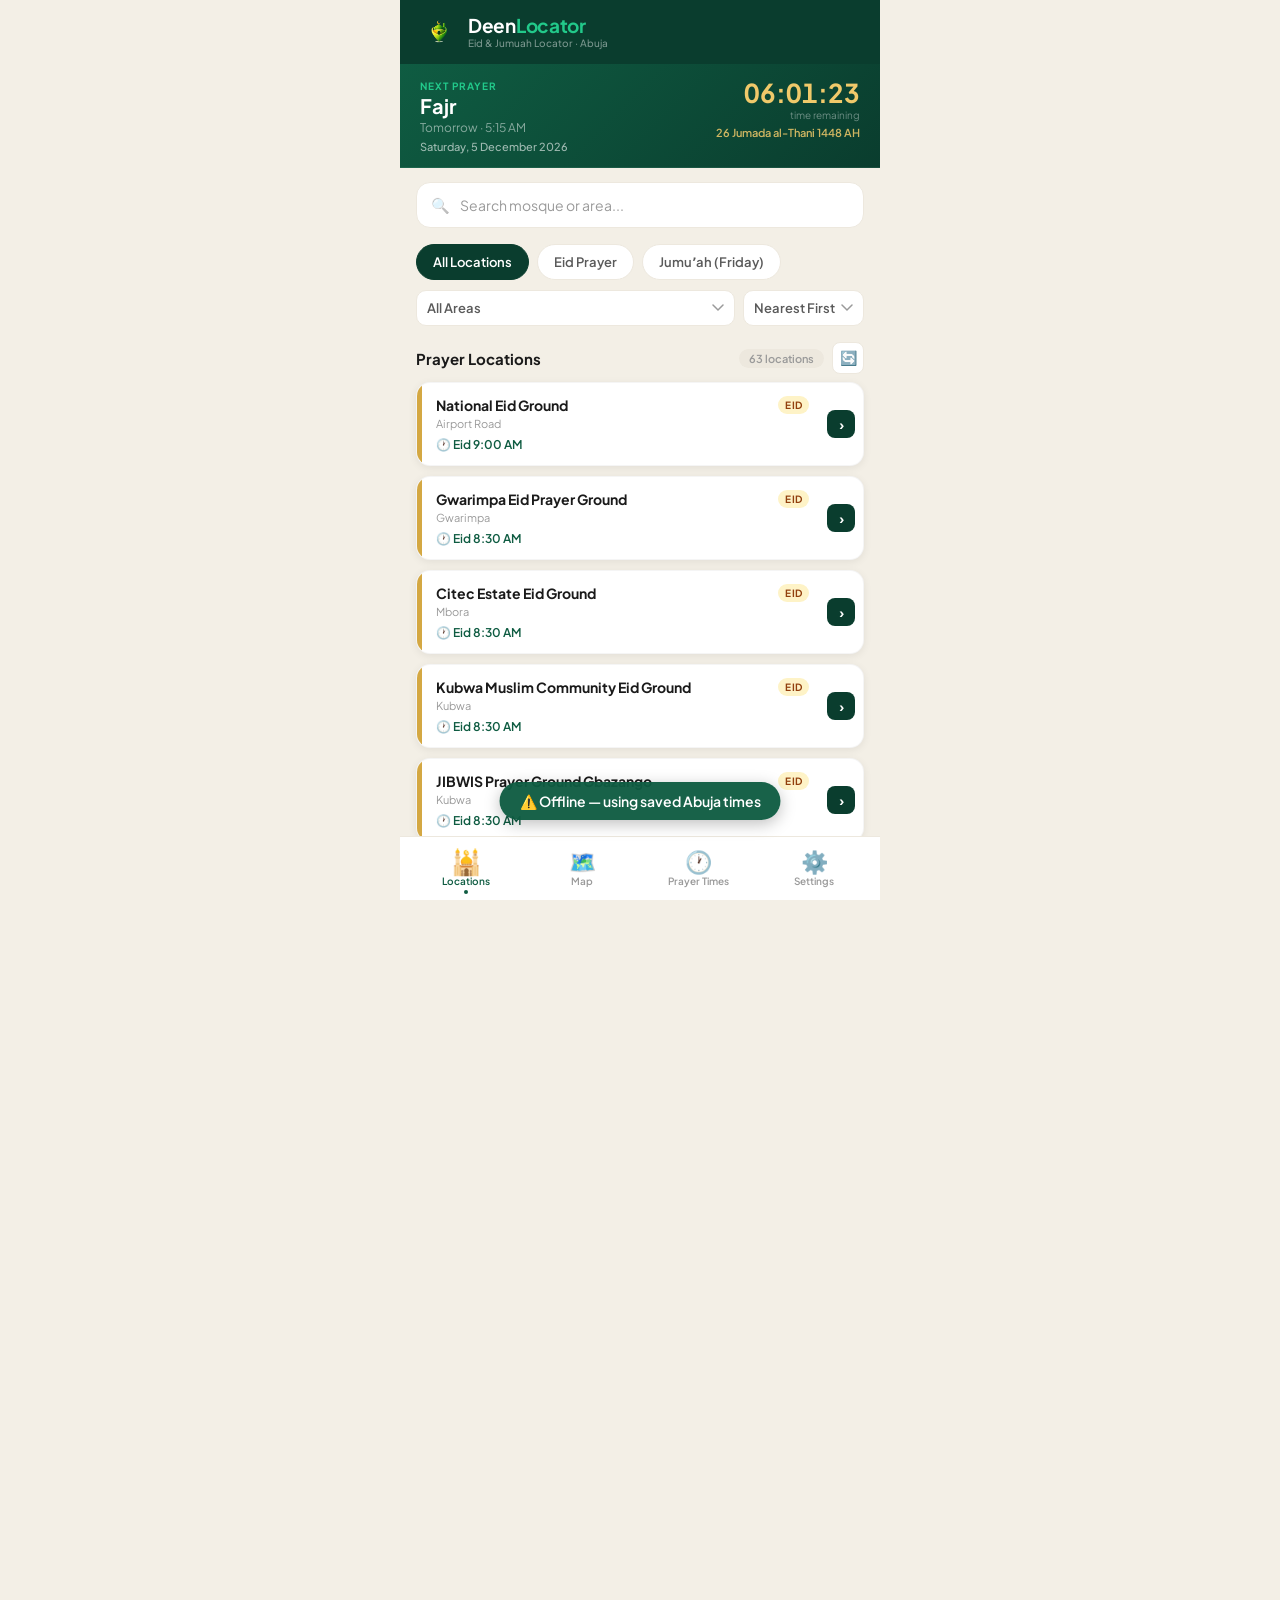
==== commit 85dc0e67: "Add files via upload" ====
--- a/index.html
+++ b/index.html
@@ -48,6 +48,17 @@
 
   <!-- LOCATIONS and CONFIG loaded from external files above -->
     <link rel="stylesheet" href="styles.css">
+  <style>
+  /* Toast notification */
+  .toast{
+    position:fixed;bottom:80px;left:50%;transform:translateX(-50%) translateY(20px);
+    background:rgba(15,92,66,0.96);color:#fff;padding:10px 20px;border-radius:24px;
+    font-size:14px;font-weight:600;z-index:9999;pointer-events:none;
+    opacity:0;transition:opacity .25s,transform .25s;white-space:nowrap;
+    max-width:90vw;text-align:center;box-shadow:0 4px 16px rgba(0,0,0,.25);
+  }
+  .toast.show{opacity:1;transform:translateX(-50%) translateY(0);}
+  </style>
 </head>
 <body>
 <div class="app">
@@ -554,18 +565,26 @@
 
 <div class="toast" id="toast"></div>
 
+<script>
+/* ══ SHOW TOAST ══ */
+function showToast(msg, duration){
+  var t=document.getElementById('toast');
+  if(!t) return;
+  t.textContent=msg;
+  t.classList.add('show');
+  clearTimeout(t._tid);
+  t._tid=setTimeout(function(){t.classList.remove('show');},duration||2800);
+}
+</script>
+
   <script src="app.js"></script>
   <script src="share-card.js"></script>
 <script>
-/* ══ KILL OLD SERVICE WORKERS ══ */
+/* ══ SERVICE WORKER ══ */
+/* Register SW so notifications work via serviceWorker.showNotification() */
 if(navigator.serviceWorker){
-  navigator.serviceWorker.getRegistrations().then(function(regs){
-    regs.forEach(function(r){ r.unregister(); console.log('SW unregistered'); });
-  });
-}
-if(window.caches){
-  caches.keys().then(function(keys){
-    keys.forEach(function(k){ caches.delete(k); console.log('Cache cleared:', k); });
+  navigator.serviceWorker.register('/deenlocator/sw.js').catch(function(e){
+    console.log('SW register failed:', e);
   });
 }
 
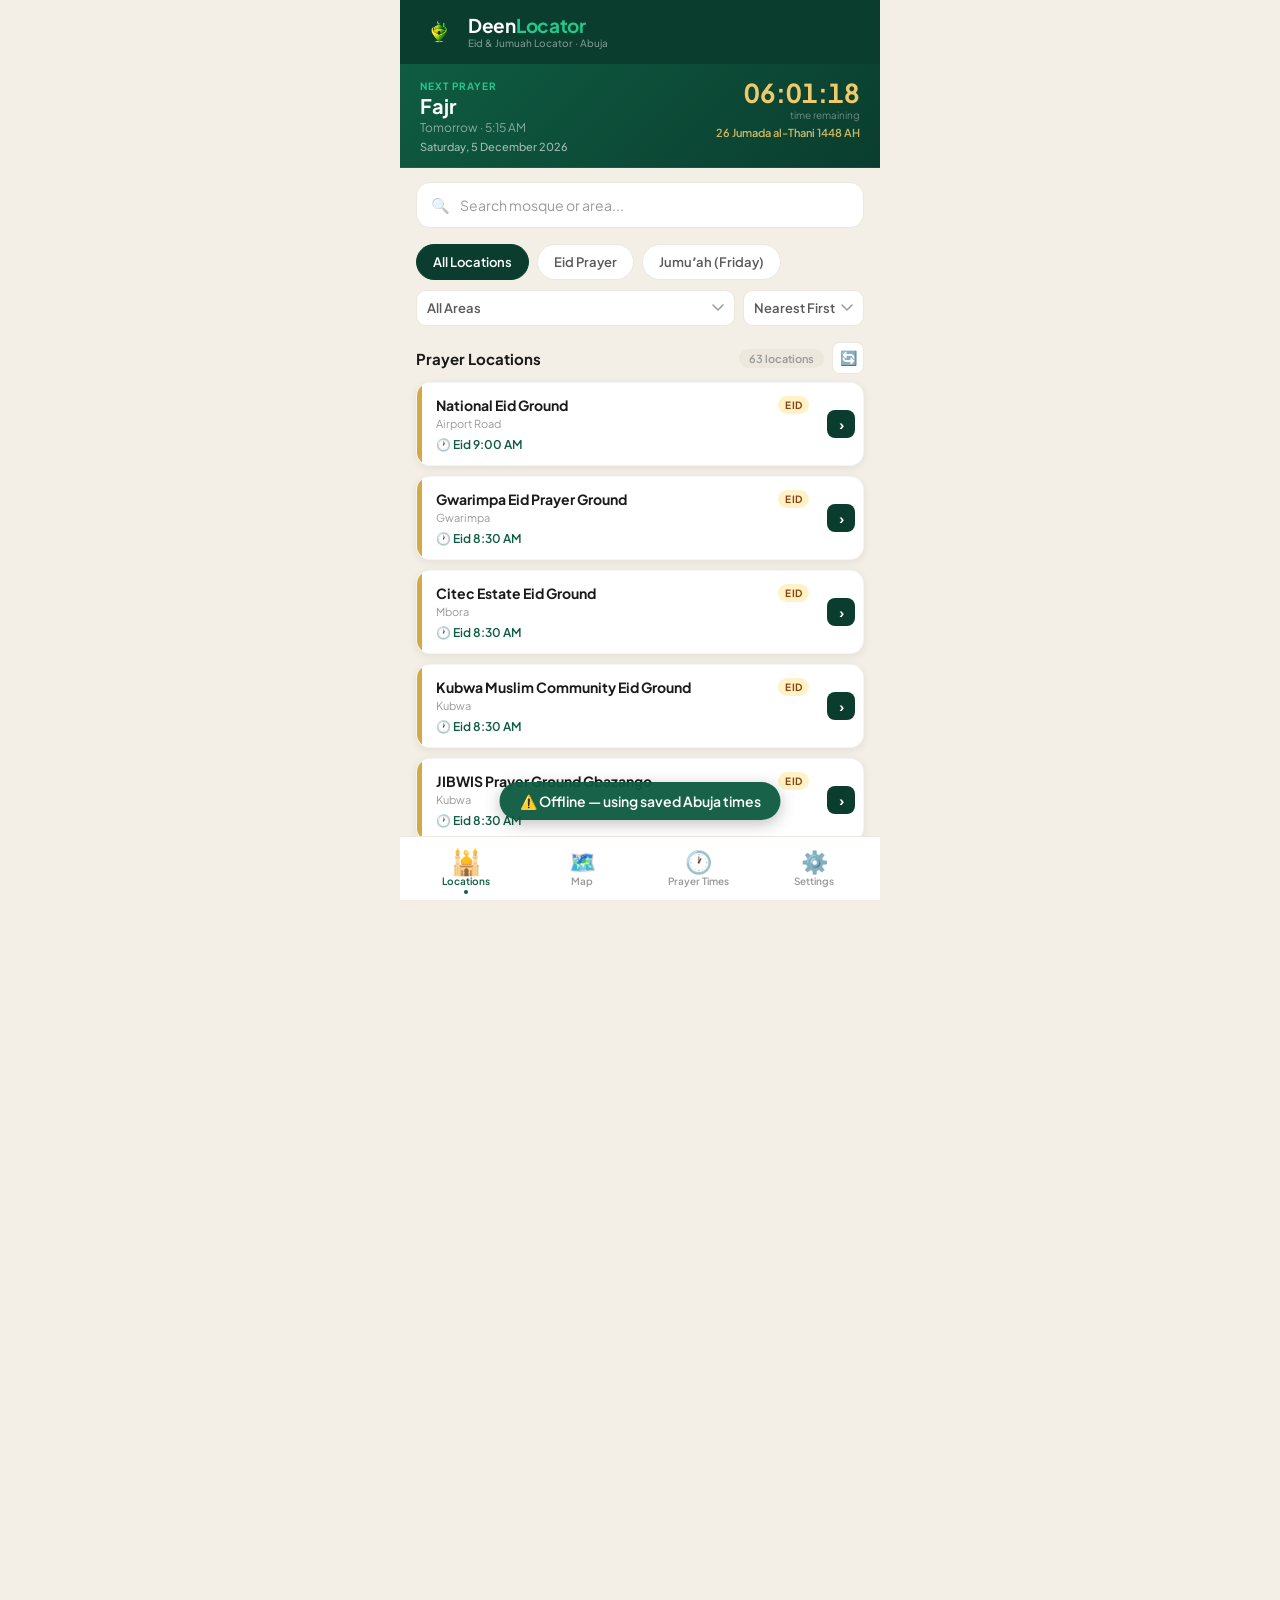
==== commit 9b740eb6: "Add files via upload" ====
--- a/index.html
+++ b/index.html
@@ -196,20 +196,26 @@
     <!-- My Mosque name + edit bar -->
     <div class="pt-edit-bar" id="ptEditBar" style="display:none">
       <div style="width:100%">
+        <!-- Row 1: Mosque Name + Mosque Address -->
         <div style="display:flex;gap:8px;margin-bottom:6px">
-          <input id="myMosqueName" type="text" placeholder="Your mosque name (optional)"
+          <input id="myMosqueName" type="text" placeholder="Mosque name (optional)"
             value=""
             oninput="try{localStorage.setItem('dl_my_mosque_name',this.value);}catch(e){}"
             style="flex:1;border:1.5px solid var(--cd);border-radius:8px;padding:8px 12px;font-family:inherit;font-size:13px;background:var(--bg);color:var(--tp);box-sizing:border-box"/>
-          <input id="myPrayerName" type="text" placeholder="Your name (optional)"
+          <input id="myMosqueAddress" type="text" placeholder="Mosque address (optional)"
             value=""
-            oninput="try{localStorage.setItem('dl_my_prayer_name',this.value);}catch(e){}"
+            oninput="try{localStorage.setItem('dl_my_mosque_address',this.value);}catch(e){}"
             style="flex:1;border:1.5px solid var(--cd);border-radius:8px;padding:8px 12px;font-family:inherit;font-size:13px;background:var(--bg);color:var(--tp);box-sizing:border-box"/>
         </div>
-        <div style="display:flex;align-items:center;gap:8px">
-          <div class="pt-edit-bar-text">Set your exact prayer times below. Tap <b>Save</b> when done.</div>
+        <!-- Row 2: Generated by + Edit button -->
+        <div style="display:flex;align-items:center;gap:8px;margin-bottom:6px">
+          <input id="myGeneratedBy" type="text" placeholder="Generated by (optional)"
+            value=""
+            oninput="try{localStorage.setItem('dl_my_generated_by',this.value);}catch(e){}"
+            style="flex:1;border:1.5px solid var(--cd);border-radius:8px;padding:8px 12px;font-family:inherit;font-size:13px;background:var(--bg);color:var(--tp);box-sizing:border-box"/>
           <button class="pt-edit-btn" id="ptEditBtn" onclick="toggleEdit()">Edit</button>
         </div>
+        <div class="pt-edit-bar-text">Set your exact prayer times below. Tap <b>Save</b> when done.</div>
       </div>
     </div>
     <div class="pt-cards" id="ptCards"></div>
@@ -227,7 +233,7 @@
       <div style="font-size:11px;color:var(--ts);line-height:1.6">Share with friends &middot; Add your mosque or Eid ground &middot; Help us map every prayer location in Abuja &mdash; free, always.</div>
     </div>
     <!-- Share My Mosque Card button (My Mosque mode only) -->
-    <div id="ptShareRow" style="display:none;padding:0 16px 4px">
+    <div id="ptShareRow" style="display:none;padding:0 16px 8px">
       <button onclick="shareMosqueTimeCard()" style="width:100%;height:44px;border-radius:12px;border:1.5px solid rgba(34,201,138,.4);background:rgba(34,201,138,.08);color:var(--gm);font-family:inherit;font-size:14px;font-weight:600;cursor:pointer">↗ Share My Mosque Prayer Times</button>
     </div>
     <div class="pt-note">
--- a/styles.css
+++ b/styles.css
@@ -278,18 +278,21 @@
     .eid-banner-countdown{font-size:28px;font-weight:700;color:#fff;margin:6px 0 2px;font-variant-numeric:tabular-nums}
     .eid-banner-date{font-size:11px;color:rgba(255,255,255,.7)}
     .eid-banner-tap{font-size:10px;color:rgba(255,255,255,.55);margin-top:4px}
-      .pt-drum-row{display:flex;align-items:center;justify-content:center;gap:8px;padding:6px 0}
-    .pt-drum{position:relative;width:62px;height:108px;overflow:hidden;border-radius:14px;background:var(--cd);cursor:ns-resize;-webkit-user-select:none;user-select:none;touch-action:none;flex-shrink:0}
+      .pt-drum-row{display:flex;align-items:center;justify-content:center;gap:8px;padding:4px 0}
+    .pt-drum-col{display:flex;flex-direction:column;align-items:center;gap:3px}
+    .pt-drum-col-label{font-size:10px;font-weight:700;color:var(--ts);letter-spacing:0.08em;text-transform:uppercase;line-height:1}
+    .pt-drum{position:relative;width:54px;height:84px;overflow:hidden;border-radius:12px;background:var(--cd);cursor:ns-resize;-webkit-user-select:none;user-select:none;touch-action:none;flex-shrink:0}
     .pt-drum-inner{position:absolute;left:0;right:0;top:0}
-    .pt-drum-item{height:36px;display:flex;align-items:center;justify-content:center;font-size:19px;font-weight:700;color:var(--ts);font-variant-numeric:tabular-nums}
-    .pt-drum-item.sel{color:var(--gm);font-size:22px}
-    .pt-drum::before,.pt-drum::after{content:'';position:absolute;left:0;right:0;height:36px;z-index:2;pointer-events:none}
+    .pt-drum-item{height:28px;display:flex;align-items:center;justify-content:center;font-size:16px;font-weight:700;color:var(--ts);font-variant-numeric:tabular-nums}
+    .pt-drum-item.sel{color:var(--gm);font-size:19px}
+    .pt-drum-item.phantom{visibility:hidden;pointer-events:none}
+    .pt-drum::before,.pt-drum::after{content:'';position:absolute;left:0;right:0;height:28px;z-index:2;pointer-events:none}
     .pt-drum::before{top:0;background:linear-gradient(to bottom,var(--cd),transparent)}
     .pt-drum::after{bottom:0;background:linear-gradient(to top,var(--cd),transparent)}
-    .pt-drum-hl{position:absolute;left:4px;right:4px;top:36px;height:36px;border-radius:8px;background:rgba(34,201,138,0.13);border:1.5px solid rgba(34,201,138,0.28);z-index:1;pointer-events:none}
-    .pt-drum-sep{font-size:22px;font-weight:700;color:var(--tp)}
-    .pt-drum-ampm{display:flex;flex-direction:column;gap:4px}
-    .pt-drum-ap-btn{width:46px;height:37px;border:none;border-radius:10px;font-family:inherit;font-size:13px;font-weight:700;cursor:pointer;-webkit-tap-highlight-color:transparent}
+    .pt-drum-hl{position:absolute;left:4px;right:4px;top:28px;height:28px;border-radius:8px;background:rgba(34,201,138,0.13);border:1.5px solid rgba(34,201,138,0.28);z-index:1;pointer-events:none}
+    .pt-drum-sep{font-size:20px;font-weight:700;color:var(--tp);margin-top:18px}
+    .pt-drum-ampm{display:flex;flex-direction:column;gap:4px;margin-top:18px}
+    .pt-drum-ap-btn{width:42px;height:32px;border:none;border-radius:10px;font-family:inherit;font-size:12px;font-weight:700;cursor:pointer;-webkit-tap-highlight-color:transparent}
     .pt-drum-ap-btn.on{background:var(--gd);color:var(--white)}
     .pt-drum-ap-btn:not(.on){background:var(--cd);color:var(--ts)}
 
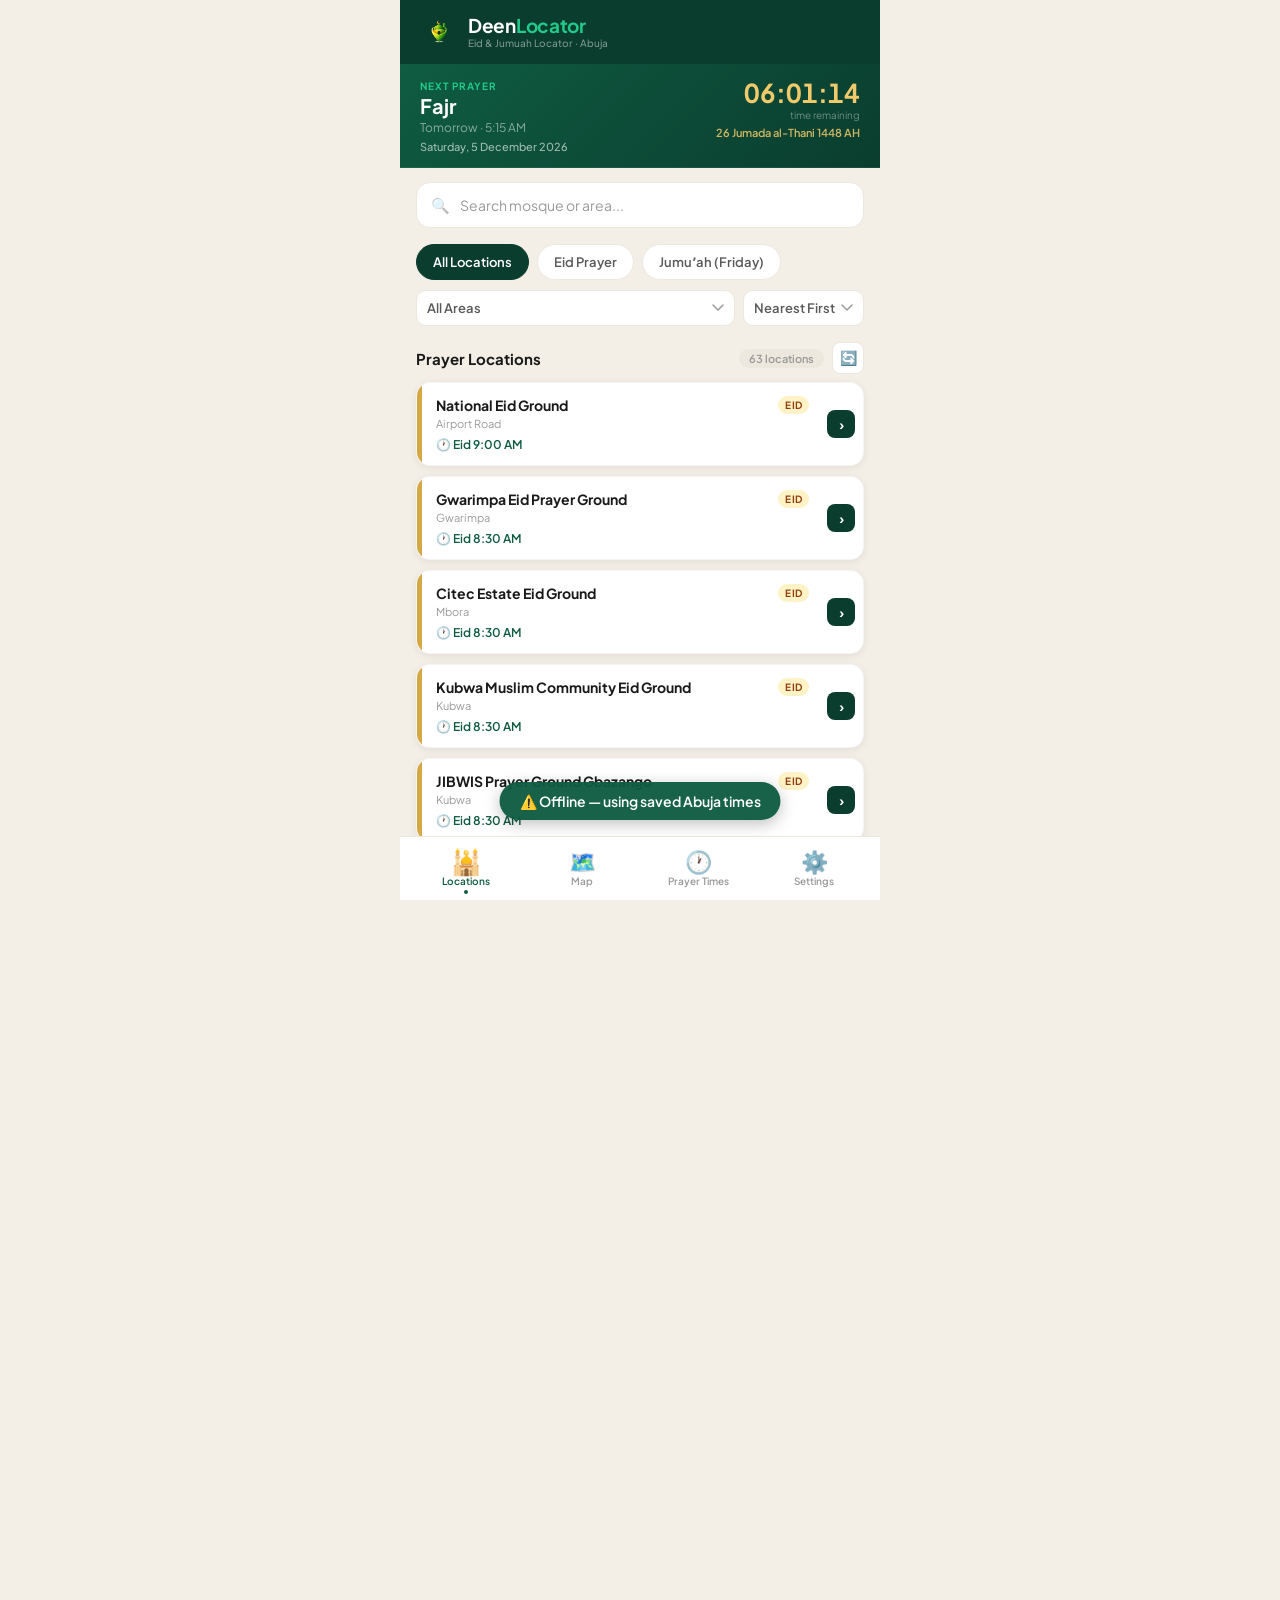
==== commit f698e4f8: "Add files via upload" ====
--- a/index.html
+++ b/index.html
@@ -23,6 +23,8 @@
   <script src="https://cdnjs.cloudflare.com/ajax/libs/leaflet/1.9.4/leaflet.min.js"></script>
   <script src="locations.js"></script>
   <script src="config.js"></script>
+  <script>/* faq-items.js is optional — loads admin-edited FAQs if uploaded to GitHub */</script>
+  <script src="faq-items.js" onerror="void 0"></script>
 
   <!-- Google Analytics GA4 — replace G-XXXXXXXXXX with your real Measurement ID -->
   <!-- Get yours free at analytics.google.com — takes 5 minutes to set up -->
@@ -362,50 +364,11 @@
       </div>
     </div>
 
-    <!-- FAQ Section -->
+    <!-- FAQ Section — rendered dynamically by app.js from FAQ_ITEMS (editable in admin) -->
     <div class="settings-section">
       <div class="settings-section-title">Frequently Asked Questions</div>
-      <div class="settings-group">
-        <div class="settings-row" onclick="toggleFaq(this)">
-          <div class="settings-row-icon">❓</div>
-          <div class="settings-row-body">
-            <div class="settings-row-title">Are the prayer times accurate?</div>
-            <div class="faq-answer" style="display:none;font-size:12px;color:var(--ts);margin-top:6px;line-height:1.6;padding-bottom:4px">Times are approximate for Abuja. Use <b>Auto Abuja</b> mode in Prayer Times for daily accurate times from AlAdhan.com, or set your mosque's exact times manually.</div>
-          </div>
-          <div class="settings-row-right">›</div>
-        </div>
-        <div class="settings-row" onclick="toggleFaq(this)">
-          <div class="settings-row-icon">❓</div>
-          <div class="settings-row-body">
-            <div class="settings-row-title">How do I install this as an app?</div>
-            <div class="faq-answer" style="display:none;font-size:12px;color:var(--ts);margin-top:6px;line-height:1.6;padding-bottom:4px">On <b>Android</b>: Open in Chrome → tap 3 dots menu → "Add to Home Screen". On <b>iPhone</b>: Open in Safari → tap Share button → "Add to Home Screen".</div>
-          </div>
-          <div class="settings-row-right">›</div>
-        </div>
-        <div class="settings-row" onclick="toggleFaq(this)">
-          <div class="settings-row-icon">❓</div>
-          <div class="settings-row-body">
-            <div class="settings-row-title">How do I suggest a mosque?</div>
-            <div class="faq-answer" style="display:none;font-size:12px;color:var(--ts);margin-top:6px;line-height:1.6;padding-bottom:4px">Tap <b>Suggest a Mosque</b> in the Contact section above. Fill in the email template and send it — we verify and add it within 48 hours.</div>
-          </div>
-          <div class="settings-row-right">›</div>
-        </div>
-        <div class="settings-row" onclick="toggleFaq(this)">
-          <div class="settings-row-icon">❓</div>
-          <div class="settings-row-body">
-            <div class="settings-row-title">Why is my nearest mosque wrong?</div>
-            <div class="faq-answer" style="display:none;font-size:12px;color:var(--ts);margin-top:6px;line-height:1.6;padding-bottom:4px">Allow location access when the app asks, then tap the 🔄 refresh button on the Locations screen. The app uses two-stage GPS for accuracy — the second reading is more precise.</div>
-          </div>
-          <div class="settings-row-right">›</div>
-        </div>
-        <div class="settings-row" onclick="toggleFaq(this)">
-          <div class="settings-row-icon">❓</div>
-          <div class="settings-row-body">
-            <div class="settings-row-title">Is this app free? Who built it?</div>
-            <div class="faq-answer" style="display:none;font-size:12px;color:var(--ts);margin-top:6px;line-height:1.6;padding-bottom:4px">Yes — completely free. DeenLocator is built and maintained by <b>2now Technology</b>, Abuja. Launched on Eid al-Fitr, 1 Shawwal 1447 AH (20 March 2026).</div>
-          </div>
-          <div class="settings-row-right">›</div>
-        </div>
+      <div class="settings-group" id="faqGroup">
+        <!-- Populated by renderFaq() in app.js -->
       </div>
     </div>
 
@@ -519,45 +482,41 @@
 <div class="share-overlay" id="suggestOverlay" onclick="closeSuggestOverlay(event)">
   <div class="share-sheet" id="suggestSheet">
     <div class="share-sheet-handle"></div>
-    <div class="share-sheet-title">Share "Suggest a Mosque" Card</div>
-    <div style="border-radius:12px;overflow:hidden;margin-bottom:12px;background:#0a3d2e" id="suggestPreviewWrap">
+    <div class="share-sheet-title">🕌 Suggest a Mosque or Eid Ground</div>
+
+    <!-- Canvas card preview -->
+    <div style="border-radius:12px;overflow:hidden;margin-bottom:10px;background:#0a3d2e" id="suggestPreviewWrap">
       <canvas id="suggestCanvas" style="width:100%;display:block;border-radius:12px"></canvas>
     </div>
-    <div style="font-size:11px;color:var(--tm);text-align:center;margin-bottom:12px;line-height:1.6">
-      Post this card on your WhatsApp Status · Help us find more mosques in Abuja
-    </div>
-    <button class="share-btn" id="suggestSaveBtn" style="width:100%;margin-bottom:8px;background:var(--gd);color:var(--white);height:48px;border-radius:12px;border:none;font-family:inherit;font-size:14px;font-weight:700;cursor:pointer;display:flex;align-items:center;justify-content:center;gap:8px">
-      📸 Save Card + Share on WhatsApp
+
+    <!-- Section label -->
+    <div style="font-size:11px;font-weight:700;color:var(--ts);text-transform:uppercase;letter-spacing:.6px;margin-bottom:8px">Choose how to submit</div>
+
+    <!-- Option 1: Save card + WhatsApp Status -->
+    <button id="suggestSaveBtn" onclick="saveSuggestCard()" style="width:100%;margin-bottom:8px;background:var(--gd);color:#fff;height:52px;border-radius:14px;border:none;font-family:inherit;font-size:14px;font-weight:700;cursor:pointer;display:flex;align-items:center;justify-content:center;gap:10px;-webkit-tap-highlight-color:transparent">
+      📸 Save Card — Post on WhatsApp Status
     </button>
-    <button class="share-btn share-whatsapp" id="suggestTextBtn" style="width:100%;margin-bottom:8px">
-      💬 Share Text on WhatsApp
+
+    <!-- Option 2: WhatsApp text message -->
+    <button id="suggestTextBtn" onclick="shareSuggestText()" style="width:100%;margin-bottom:8px;background:linear-gradient(135deg,#25D366,#128C7E);color:#fff;height:52px;border-radius:14px;border:none;font-family:inherit;font-size:14px;font-weight:700;cursor:pointer;display:flex;align-items:center;justify-content:center;gap:10px;-webkit-tap-highlight-color:transparent">
+      💬 Send via WhatsApp Message
     </button>
+
+    <!-- Option 3: Google Form -->
+    <button id="suggestFormBtn" onclick="openSuggestForm()" style="width:100%;margin-bottom:12px;background:var(--white);color:var(--tp);height:52px;border-radius:14px;border:1.5px solid var(--cd);font-family:inherit;font-size:14px;font-weight:700;cursor:pointer;display:flex;align-items:center;justify-content:center;gap:10px;-webkit-tap-highlight-color:transparent">
+      📋 Fill Google Form (Recommended)
+    </button>
+
+    <div style="font-size:11px;color:var(--ts);text-align:center;margin-bottom:12px;line-height:1.7">
+      Google Form is easiest — takes 2 minutes &amp; sends details directly to us.<br>
+      WhatsApp card is great for your Status to invite others.
+    </div>
+
     <button class="share-close" onclick="closeSuggestSheet()">Close</button>
   </div>
 </div>
 
-<!-- SUGGEST MOSQUE OVERLAY -->
-<div class="share-overlay" id="suggestOverlay" onclick="closeSuggestOverlay(event)">
-  <div class="share-sheet" id="suggestSheet">
-    <div class="share-sheet-handle"></div>
-    <div class="share-sheet-title">Suggest a Mosque or Eid Ground</div>
-
-    <!-- Shareable card preview -->
-    <div style="border-radius:12px;overflow:hidden;margin-bottom:10px;background:#0a3d2e" id="suggestCardWrap">
-      <canvas id="suggestCanvas" style="width:100%;display:block;border-radius:12px"></canvas>
-    </div>
-
-    <div style="font-size:11px;color:var(--tm);text-align:center;margin-bottom:12px;line-height:1.6">
-      Share this card on WhatsApp Status to invite others to suggest their mosque
-    </div>
-
-    <button class="share-btn" id="suggestShareCardBtn" style="width:100%;margin-bottom:8px;background:var(--gd);color:var(--white);height:48px;border-radius:12px;border:none;font-family:inherit;font-size:14px;font-weight:700;cursor:pointer;display:flex;align-items:center;justify-content:center;gap:8px">
-      📸 Save Card — Share on WhatsApp Status
-    </button>
-
-    <button class="share-close" onclick="closeSuggestSheet()">Close</button>
-  </div>
-</div>
+
 
 <!-- NOTIFICATION SETTINGS SHEET -->
 <div class="share-overlay" id="notifSheet" onclick="closeNotifSheet(event)">
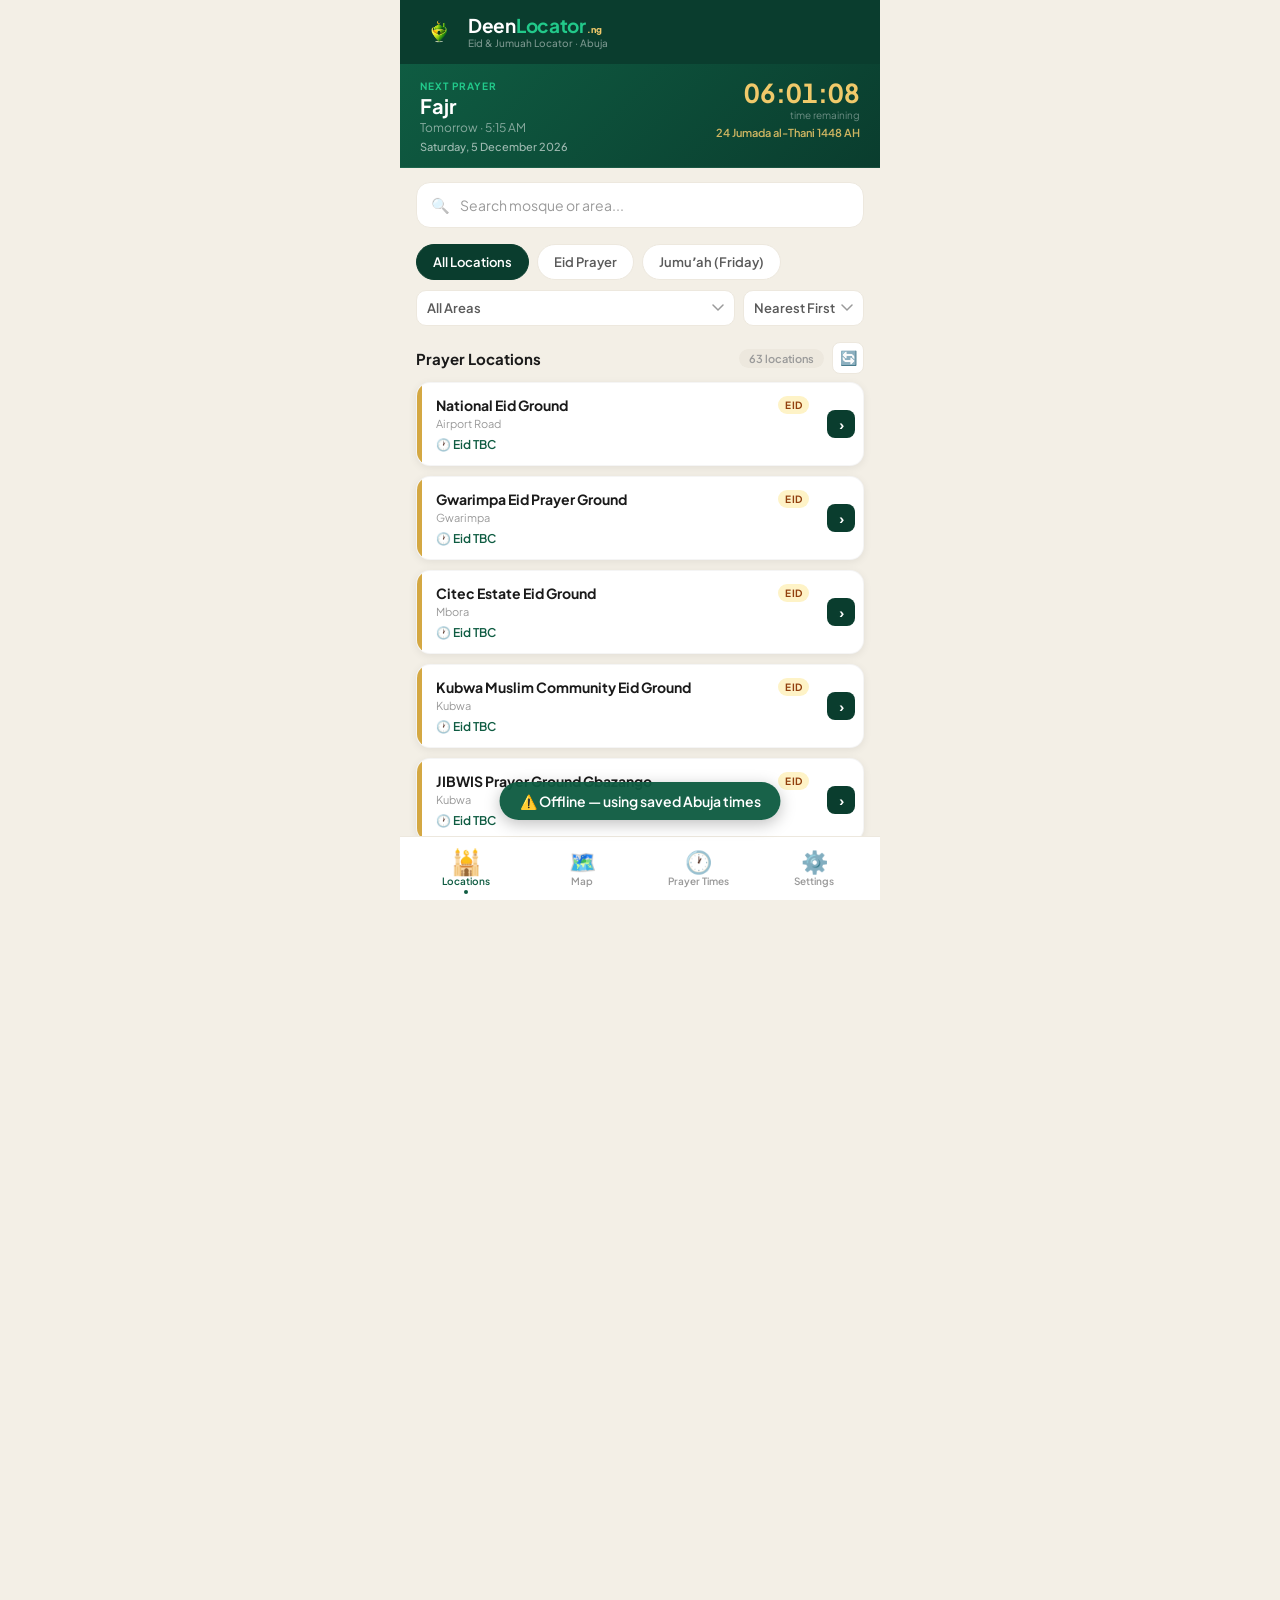
==== commit 2b7d533e: "Add files via upload" ====
--- a/index.html
+++ b/index.html
@@ -12,10 +12,10 @@
   <meta name="apple-mobile-web-app-status-bar-style" content="black-translucent"/>
   <meta name="mobile-web-app-capable" content="yes"/>
   <meta name="application-name" content="DeenLocator"/>
-  <link rel="apple-touch-startup-image" href="/deenlocator/icon-512.png"/>
+  <link rel="apple-touch-startup-image" href="/icon-512.png"/>
   <meta name="apple-mobile-web-app-title" content="DeenLocator"/>
-  <link rel="manifest" href="/deenlocator/manifest.json"/>
-  <link rel="apple-touch-icon" href="/deenlocator/icon-192.png"/>
+  <link rel="manifest" href="/manifest.json"/>
+  <link rel="apple-touch-icon" href="/icon-192.png"/>
   <title>DeenLocator — Abuja Prayer Locator</title>
   <link rel="preconnect" href="https://fonts.googleapis.com"/>
   <link href="https://fonts.googleapis.com/css2?family=Plus+Jakarta+Sans:wght@400;500;600;700&display=swap" rel="stylesheet"/>
@@ -69,7 +69,7 @@
     <div class="header-brand">
       <div class="header-logo" style="background:transparent;padding:2px"><img src="[data-uri]" data-logo="1" style="width:100%;height:100%;object-fit:contain;border-radius:8px" alt="DeenLocator"/></div>
       <div>
-        <div class="app-name">Deen<span>Locator</span></div>
+        <div class="app-name">Deen<span>Locator</span><sup class="ng-badge">.ng</sup></div>
         <div class="app-sub">Eid &amp; Jumuah Locator · Abuja</div>
       </div>
     </div>
@@ -251,7 +251,7 @@
   <div class="screen" id="screen-settings">
     <div class="settings-hero">
       <div class="settings-logo-wrap"><img id="settingsLogo" src="" alt="2now Technology"/></div>
-      <div class="settings-app-name">Deen<span>Locator</span></div>
+      <div class="settings-app-name">Deen<span>Locator</span><sup class="ng-badge">.ng</sup></div>
       <div class="settings-version">v2.0 · Launched 20 March 2026 · 1 Shawwal 1447</div>
       <div class="settings-tagline">Launched on Eid al-Fitr · 1 Shawwal 1447 AH</div>
     </div>
@@ -377,7 +377,7 @@
       <div class="settings-group">
         <div class="settings-row static"><div class="settings-row-icon">🕌</div><div class="settings-row-body"><div class="settings-row-title">Locations in Database</div><div class="settings-row-sub" id="settingsLocCount">28 verified locations</div></div></div>
         <div class="settings-row static"><div class="settings-row-icon">🗺️</div><div class="settings-row-body"><div class="settings-row-title">Coverage</div><div class="settings-row-sub">Abuja (FCT) · Expanding to all Nigeria</div></div></div>
-        <div class="settings-row static"><div class="settings-row-icon">📋</div><div class="settings-row-body"><div class="settings-row-title">Data Sources</div><div class="settings-row-sub">CFII (Committee of FCT Imams Initiative) · CEMA Masjid · praysalat.com</div></div></div>
+        <div class="settings-row static"><div class="settings-row-icon">📋</div><div class="settings-row-body"><div class="settings-row-title">Data Sources</div><div class="settings-row-sub">CFII (Committee of FCT Imams Initiative)</div></div></div>
         <div class="settings-row static"><div class="settings-row-icon">🗓️</div><div class="settings-row-body"><div class="settings-row-title">Launched</div><div class="settings-row-sub">Eid al-Fitr · 20 March 2026 · 1 Shawwal 1447 AH</div></div></div>
         <div class="settings-row static"><div class="settings-row-icon">ℹ️</div><div class="settings-row-body"><div class="settings-row-title">Version</div><div class="settings-row-sub">2.0 · Free · No login required</div></div></div>
         <div class="settings-row" onclick="shareApp()"><div class="settings-row-icon">↗️</div><div class="settings-row-body"><div class="settings-row-title">Share DeenLocator</div><div class="settings-row-sub">Help others find their nearest mosque</div></div><div class="settings-row-right">›</div></div>
@@ -410,7 +410,7 @@
       <div class="share-card-top">
         <div class="share-card-logo-row">
           <div class="share-card-logo-icon" style="background:transparent;padding:1px"><img src="[data-uri]" data-logo="1" style="width:100%;height:100%;object-fit:contain;border-radius:5px" alt="DeenLocator"/></div>
-          <div class="share-card-app-name">Deen<span>Locator</span></div>
+          <div class="share-card-app-name">Deen<span>Locator</span><sup class="ng-badge-sm">.ng</sup></div>
         </div>
         <div class="share-card-badge" id="scBadge"></div>
         <div class="share-card-mosque-name" id="scName"></div>
@@ -548,7 +548,7 @@
 /* ══ SERVICE WORKER ══ */
 /* Register SW so notifications work via serviceWorker.showNotification() */
 if(navigator.serviceWorker){
-  navigator.serviceWorker.register('/deenlocator/sw.js').catch(function(e){
+  navigator.serviceWorker.register('/sw.js').catch(function(e){
     console.log('SW register failed:', e);
   });
 }
--- a/styles.css
+++ b/styles.css
@@ -20,6 +20,8 @@
     .header-logo{width:38px;height:38px;background:var(--gl);border-radius:10px;display:flex;align-items:center;justify-content:center;font-size:20px;flex-shrink:0}
     .app-name{font-size:19px;font-weight:700;color:var(--white);letter-spacing:-.3px;line-height:1}
     .app-name span{color:var(--gg)}
+    .ng-badge{font-size:9px;font-weight:800;color:#f0c96a;letter-spacing:0;vertical-align:baseline;position:relative;top:0px;margin-left:1px}
+    .ng-badge-sm{font-size:7px;font-weight:800;color:#f0c96a;vertical-align:baseline;margin-left:1px}
     .app-sub{font-size:10px;color:rgba(255,255,255,.45);font-weight:500;margin-top:2px}
 
     /* SCREENS */
@@ -191,6 +193,7 @@
     .settings-logo-wrap img{width:100%;height:auto;display:block}
     .settings-app-name{font-size:22px;font-weight:700;color:var(--white);margin-bottom:3px}
     .settings-app-name span{color:var(--gg)}
+    .settings-app-name .ng-badge{font-size:11px;font-weight:800;color:#f0c96a;vertical-align:baseline;margin-left:1px}
     .settings-version{font-size:11px;color:rgba(255,255,255,.4);margin-bottom:6px}
     .settings-tagline{font-size:13px;color:rgba(255,255,255,.6)}
     .settings-section{padding:20px 16px 0;flex-shrink:0}
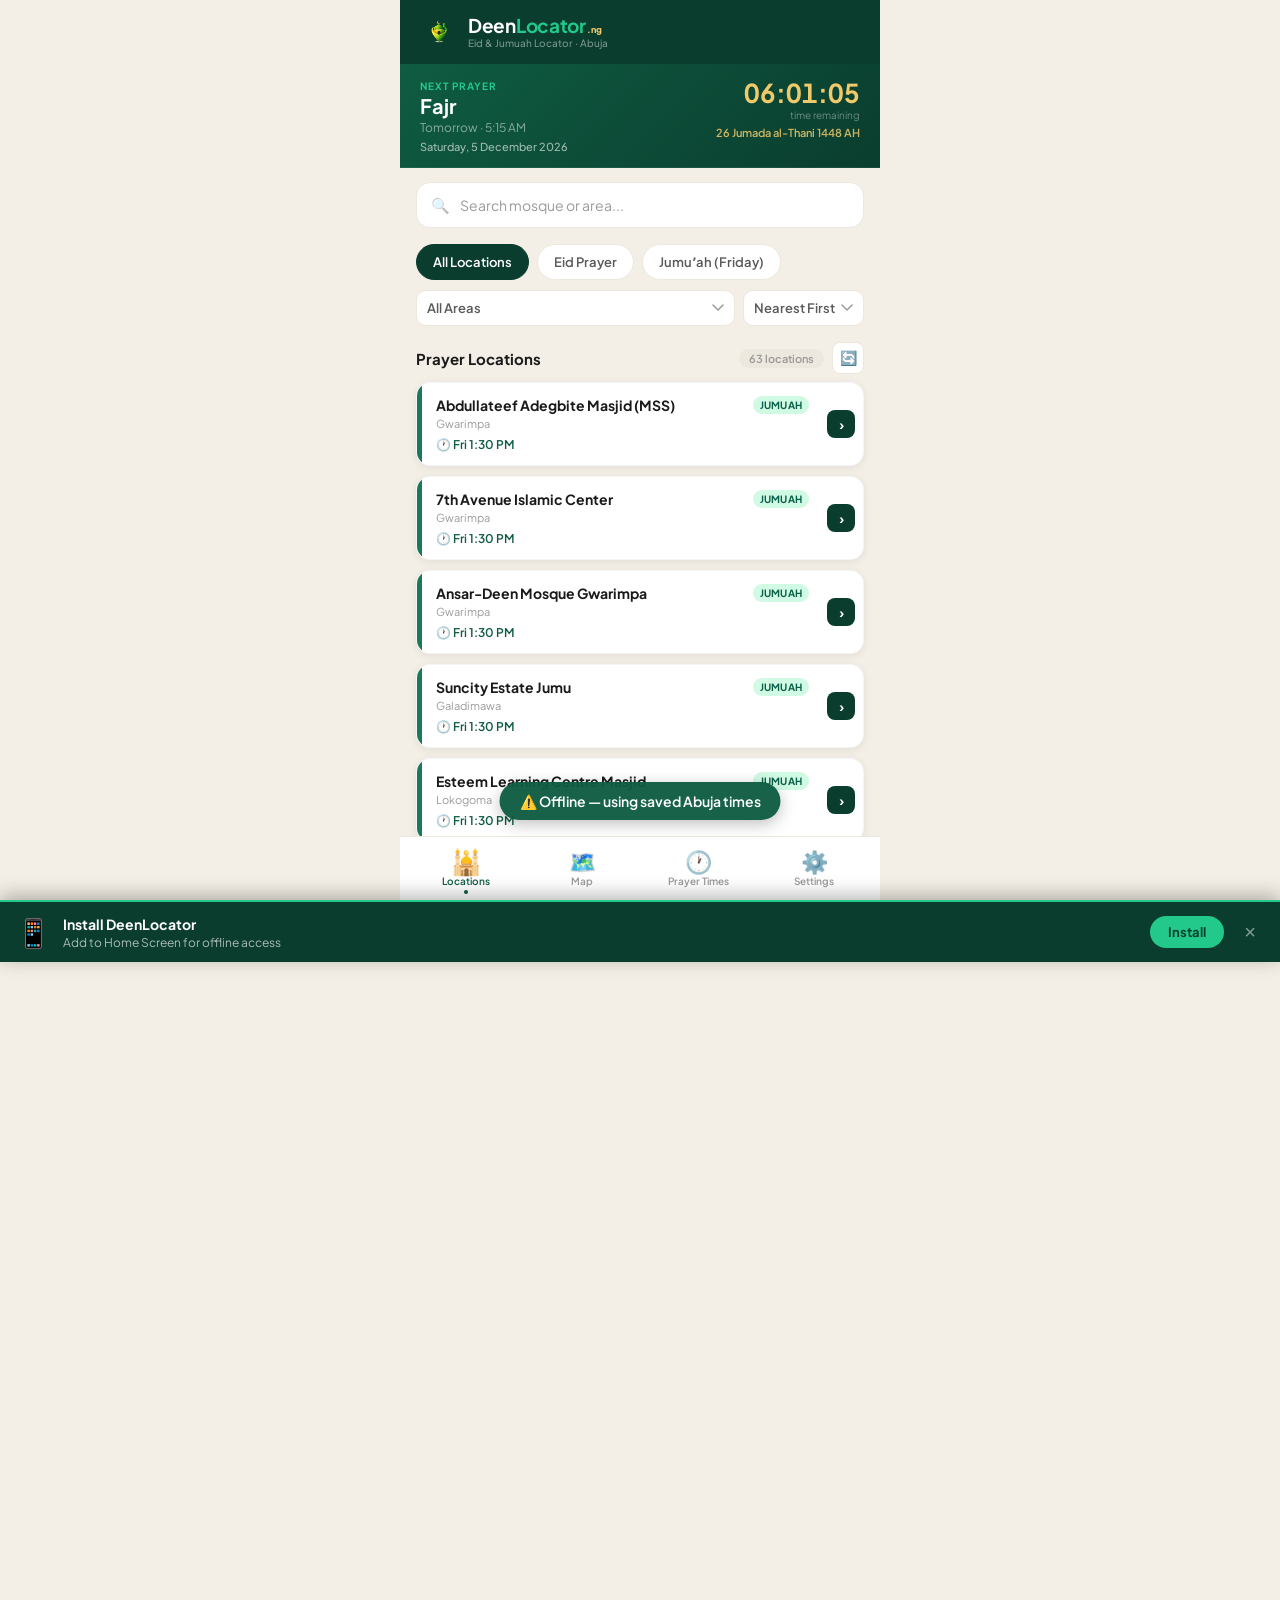
==== commit 02fd980c: "Add files via upload" ====
--- a/index.html
+++ b/index.html
@@ -26,15 +26,15 @@
   <script>/* faq-items.js is optional — loads admin-edited FAQs if uploaded to GitHub */</script>
   <script src="faq-items.js" onerror="void 0"></script>
 
-  <!-- Google Analytics GA4 — replace G-XXXXXXXXXX with your real Measurement ID -->
+  <!-- Google Analytics GA4 — DeenLocator · G-0MWE5CYWG6 -->
   <!-- Get yours free at analytics.google.com — takes 5 minutes to set up -->
-  <script async src="https://www.googletagmanager.com/gtag/js?id=G-XXXXXXXXXX"></script>
+  <script async src="https://www.googletagmanager.com/gtag/js?id=G-0MWE5CYWG6"></script>
   <script>
     window.dataLayer = window.dataLayer || [];
     function gtag(){dataLayer.push(arguments);}
     gtag('js', new Date());
     /* Privacy-first config — no ad personalisation, anonymised IPs */
-    gtag('config', 'G-XXXXXXXXXX', {
+    gtag('config', 'G-0MWE5CYWG6', {
       anonymize_ip: true,
       allow_google_signals: false,
       allow_ad_personalization_signals: false
@@ -51,6 +51,29 @@
   <!-- LOCATIONS and CONFIG loaded from external files above -->
     <link rel="stylesheet" href="styles.css">
   <style>
+  /* Install banner */
+  .install-banner{
+    position:fixed;bottom:0;left:0;right:0;z-index:8000;
+    background:#0a3d2e;border-top:2px solid #22c98a;
+    display:flex;align-items:center;gap:12px;padding:12px 16px;
+    transform:translateY(100%);transition:transform .3s ease;
+    box-shadow:0 -4px 20px rgba(0,0,0,.3);
+  }
+  .install-banner.show{transform:translateY(0);}
+  .install-banner-icon{font-size:28px;flex-shrink:0;}
+  .install-banner-body{flex:1;min-width:0;}
+  .install-banner-title{font-size:14px;font-weight:700;color:#fff;margin-bottom:2px;}
+  .install-banner-sub{font-size:12px;color:rgba(255,255,255,0.65);}
+  .install-banner-btn{
+    background:#22c98a;color:#0a3d2e;border:none;border-radius:20px;
+    padding:8px 18px;font-size:13px;font-weight:700;cursor:pointer;
+    font-family:inherit;flex-shrink:0;white-space:nowrap;
+  }
+  .install-banner-close{
+    background:none;border:none;color:rgba(255,255,255,0.5);
+    font-size:20px;cursor:pointer;padding:4px 8px;flex-shrink:0;line-height:1;
+  }
+
   /* Toast notification */
   .toast{
     position:fixed;bottom:80px;left:50%;transform:translateX(-50%) translateY(20px);
@@ -381,6 +404,7 @@
         <div class="settings-row static"><div class="settings-row-icon">🗓️</div><div class="settings-row-body"><div class="settings-row-title">Launched</div><div class="settings-row-sub">Eid al-Fitr · 20 March 2026 · 1 Shawwal 1447 AH</div></div></div>
         <div class="settings-row static"><div class="settings-row-icon">ℹ️</div><div class="settings-row-body"><div class="settings-row-title">Version</div><div class="settings-row-sub">2.0 · Free · No login required</div></div></div>
         <div class="settings-row" onclick="shareApp()"><div class="settings-row-icon">↗️</div><div class="settings-row-body"><div class="settings-row-title">Share DeenLocator</div><div class="settings-row-sub">Help others find their nearest mosque</div></div><div class="settings-row-right">›</div></div>
+        <div class="settings-row" onclick="manualInstall()" id="installSettingsRow"><div class="settings-row-icon">📲</div><div class="settings-row-body"><div class="settings-row-title">Install App</div><div class="settings-row-sub" id="installSettingsSub">Add to Home Screen for offline access</div></div><div class="settings-row-right">›</div></div>
       </div>
     </div>
     <div class="settings-footer">
@@ -547,6 +571,17 @@
 <script>
 /* ══ SERVICE WORKER ══ */
 /* Register SW so notifications work via serviceWorker.showNotification() */
+/* Update install settings row state */
+(function(){
+  var isStnd=window.navigator.standalone===true||window.matchMedia('(display-mode: standalone)').matches;
+  if(isStnd){
+    var s=document.getElementById('installSettingsSub');
+    if(s) s.textContent='Already installed ✅';
+    var r=document.getElementById('installSettingsRow');
+    if(r) r.style.opacity='0.5';
+  }
+})();
+
 if(navigator.serviceWorker){
   navigator.serviceWorker.register('/sw.js').catch(function(e){
     console.log('SW register failed:', e);
@@ -555,6 +590,14 @@
 
 /* PWA Install */
 var _deferredPrompt=null;
+/* Clear old dismiss flag if set more than 7 days ago */
+try{
+  var _idts=localStorage.getItem('dl_install_dismissed_ts');
+  if(_idts && (Date.now()-parseInt(_idts)) > 7*24*60*60*1000){
+    localStorage.removeItem('dl_install_dismissed');
+    localStorage.removeItem('dl_install_dismissed_ts');
+  }
+}catch(e){}
 window.addEventListener('beforeinstallprompt',function(e){e.preventDefault();_deferredPrompt=e;setTimeout(showInstallBanner,3000);});
 function showInstallBanner(){try{if(localStorage.getItem('dl_install_dismissed'))return;}catch(e){}
 var b=document.getElementById('installBanner');if(!b)return;
@@ -562,8 +605,34 @@
 if(isStnd)return;
 if(isIOS){var sb=document.getElementById('installSub');if(sb)sb.textContent='Tap Share then \"Add to Home Screen\"';var ib=document.getElementById('installBtn');if(ib){ib.textContent='How?';ib.onclick=function(){showToast('Tap the Share icon at the bottom, then choose Add to Home Screen');};}b.classList.add('show');}else if(_deferredPrompt){b.classList.add('show');}}
 function doInstall(){if(!_deferredPrompt)return;_deferredPrompt.prompt();_deferredPrompt.userChoice.then(function(c){if(c.outcome==='accepted')showToast('DeenLocator installed! Find it on your home screen.');_deferredPrompt=null;dismissInstall();});}
-function dismissInstall(){var b=document.getElementById('installBanner');if(b)b.classList.remove('show');try{localStorage.setItem('dl_install_dismissed','1');}catch(e){}}
-window.addEventListener('appinstalled',function(){dismissInstall();});
+function dismissInstall(){var b=document.getElementById('installBanner');if(b)b.classList.remove('show');try{localStorage.setItem('dl_install_dismissed','1');localStorage.setItem('dl_install_dismissed_ts',Date.now().toString());}catch(e){}}
+window.addEventListener('appinstalled',function(){
+  dismissInstall();
+  var r=document.getElementById('installSettingsRow');
+  var s=document.getElementById('installSettingsSub');
+  if(r) r.style.opacity='0.4';
+  if(s) s.textContent='Already installed ✅';
+});
+
+function manualInstall(){
+  var isStnd=window.navigator.standalone===true||window.matchMedia('(display-mode: standalone)').matches;
+  if(isStnd){ showToast('DeenLocator is already installed on your device ✅'); return; }
+  var isIOS=/iphone|ipad|ipod/i.test(navigator.userAgent);
+  if(isIOS){
+    showToast('Tap the Share icon (□↑) at the bottom of Safari, then choose "Add to Home Screen"');
+    return;
+  }
+  if(_deferredPrompt){
+    _deferredPrompt.prompt();
+    _deferredPrompt.userChoice.then(function(c){
+      if(c.outcome==='accepted') showToast('DeenLocator installed! Find it on your home screen 🎉');
+      _deferredPrompt=null; dismissInstall();
+    });
+    return;
+  }
+  /* Chrome hasn't fired beforeinstallprompt yet — guide user manually */
+  showToast('Tap ⋮ menu in Chrome → "Add to Home Screen" or "Install app"');
+}
 
 function toggleFaq(row){
   var answer = row.querySelector('.faq-answer');
